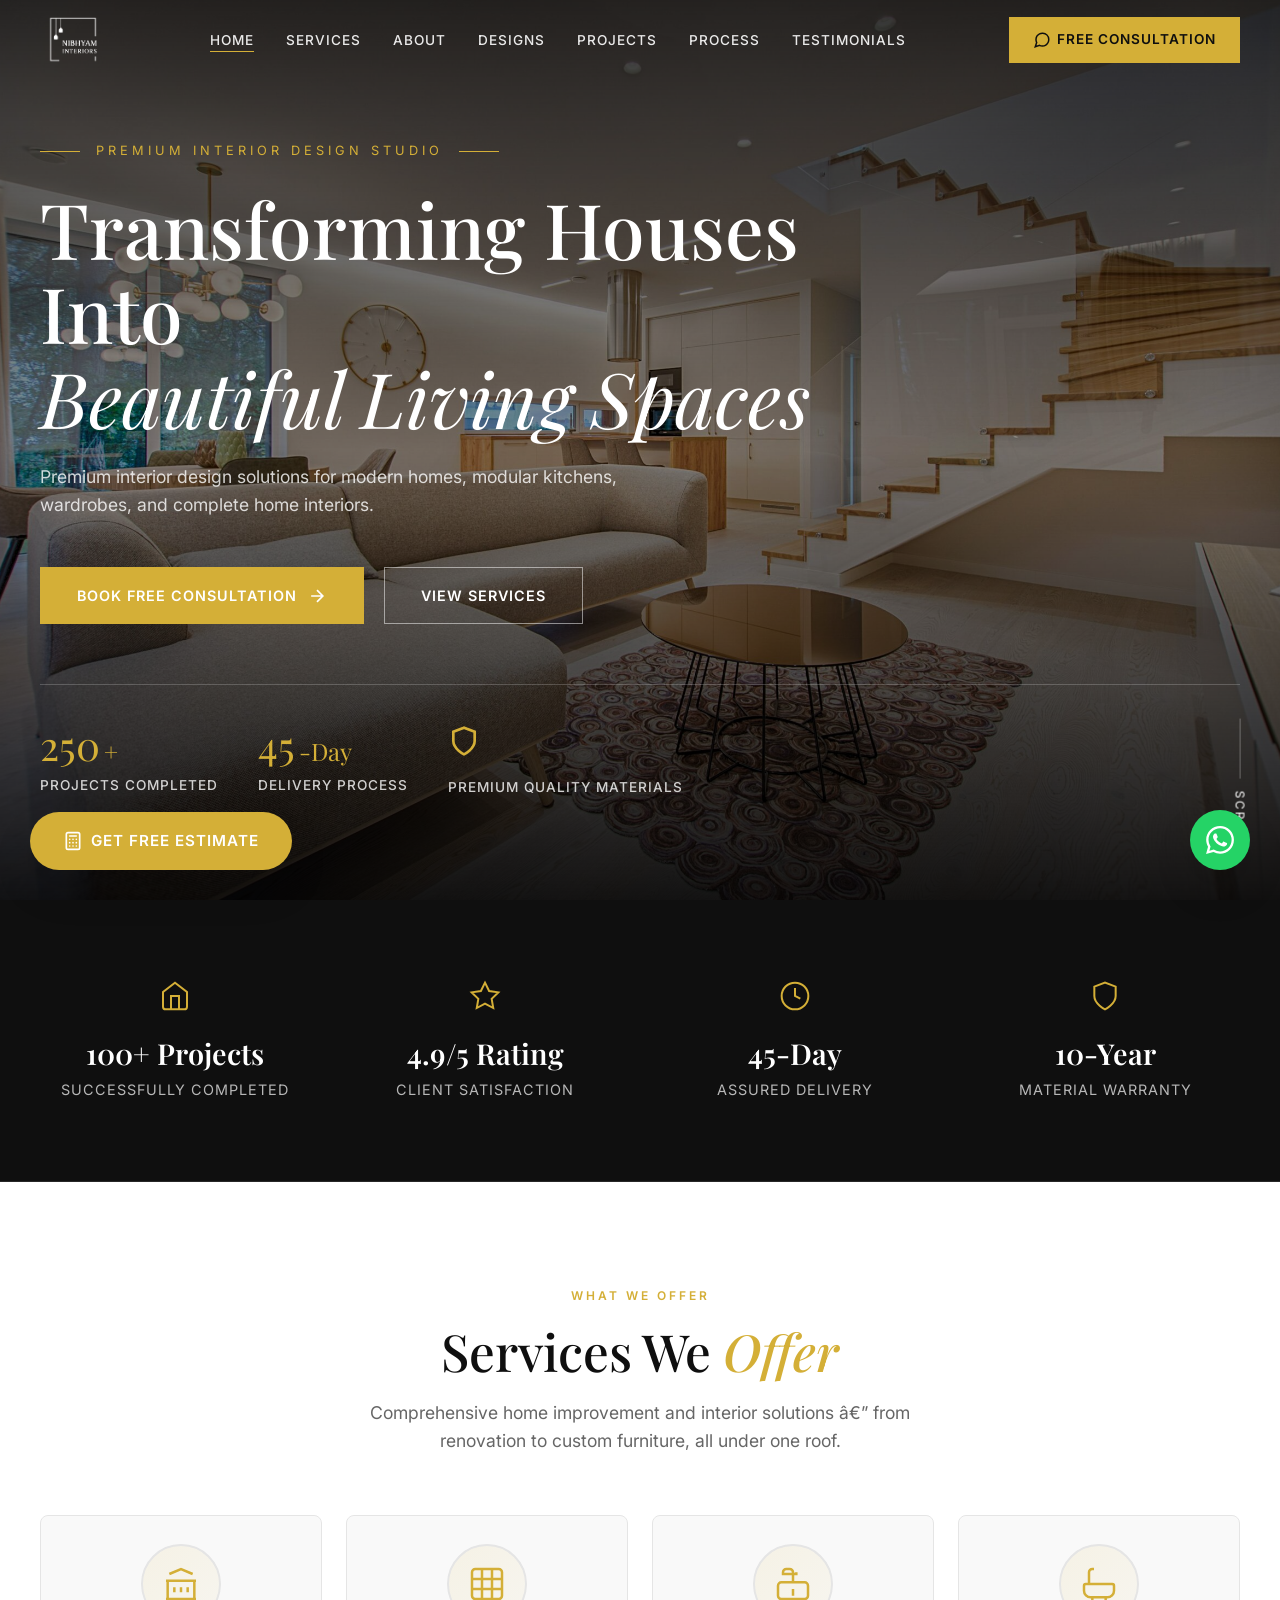
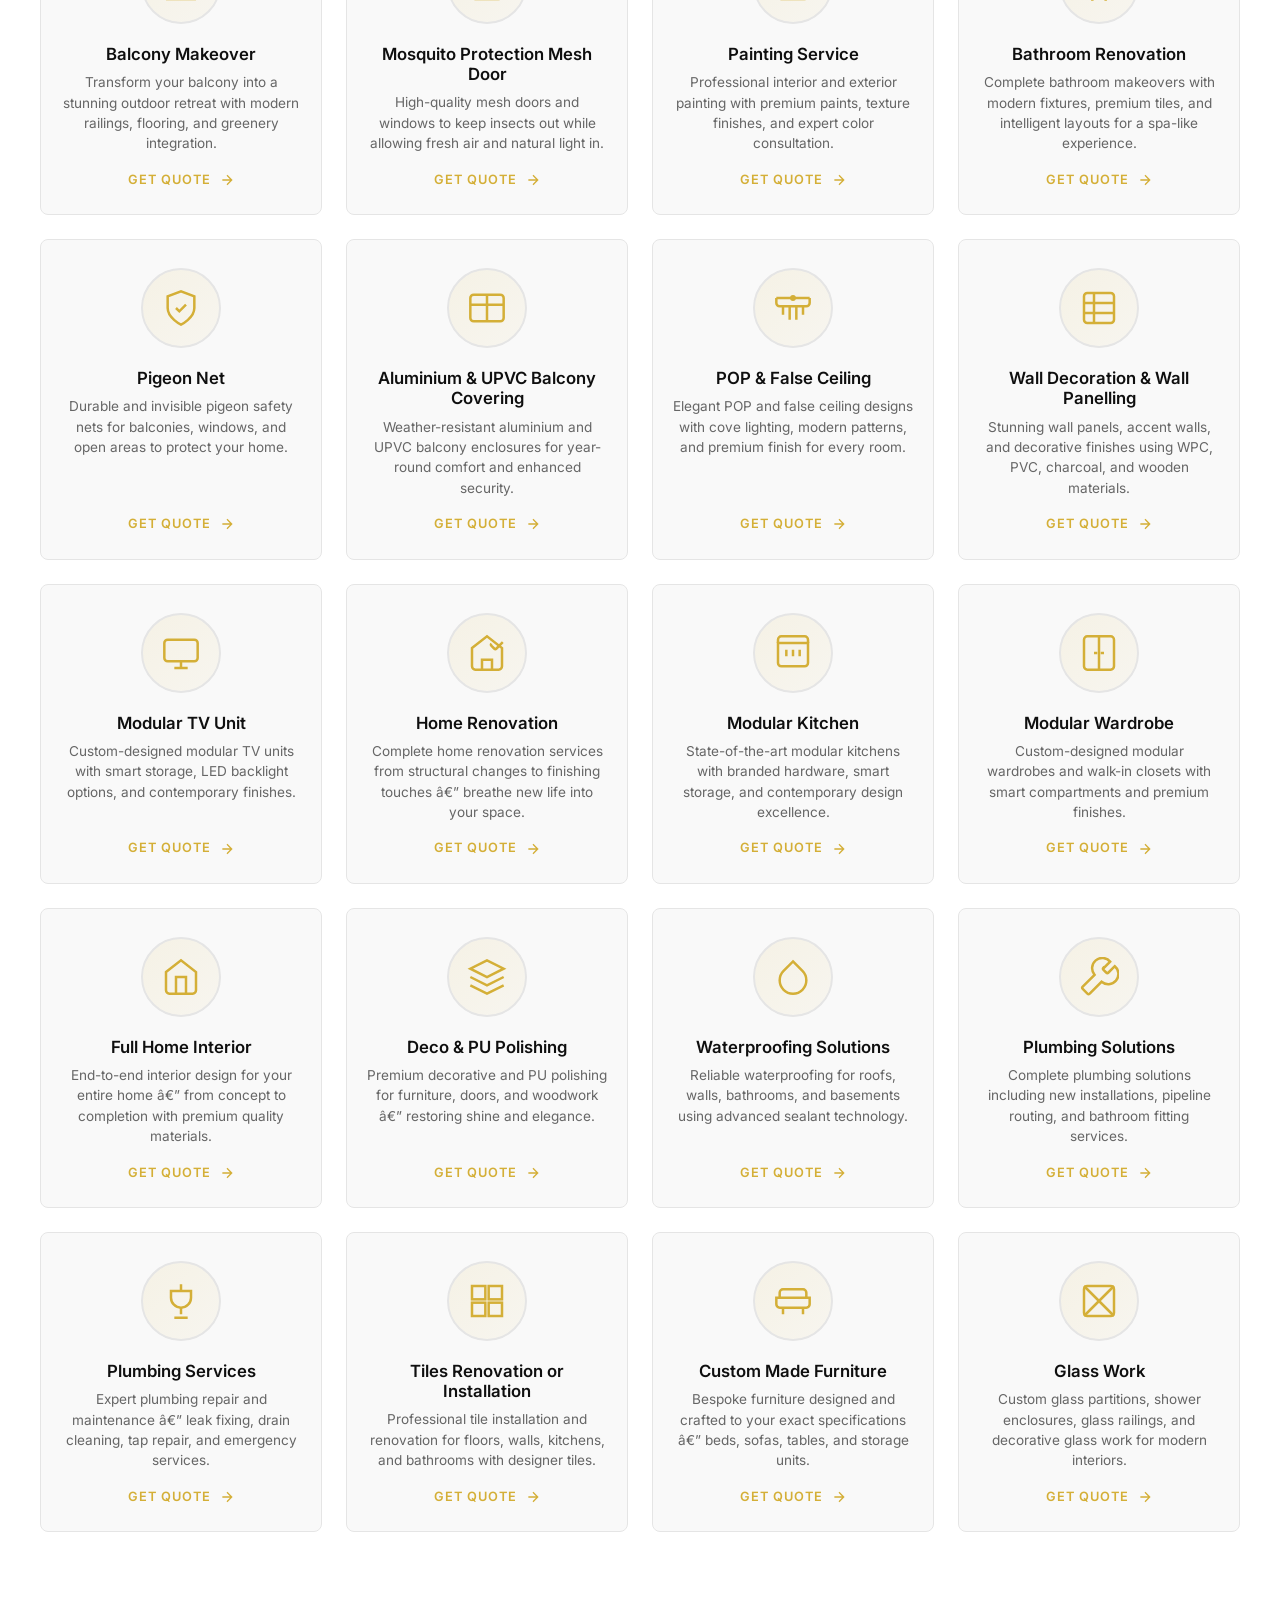
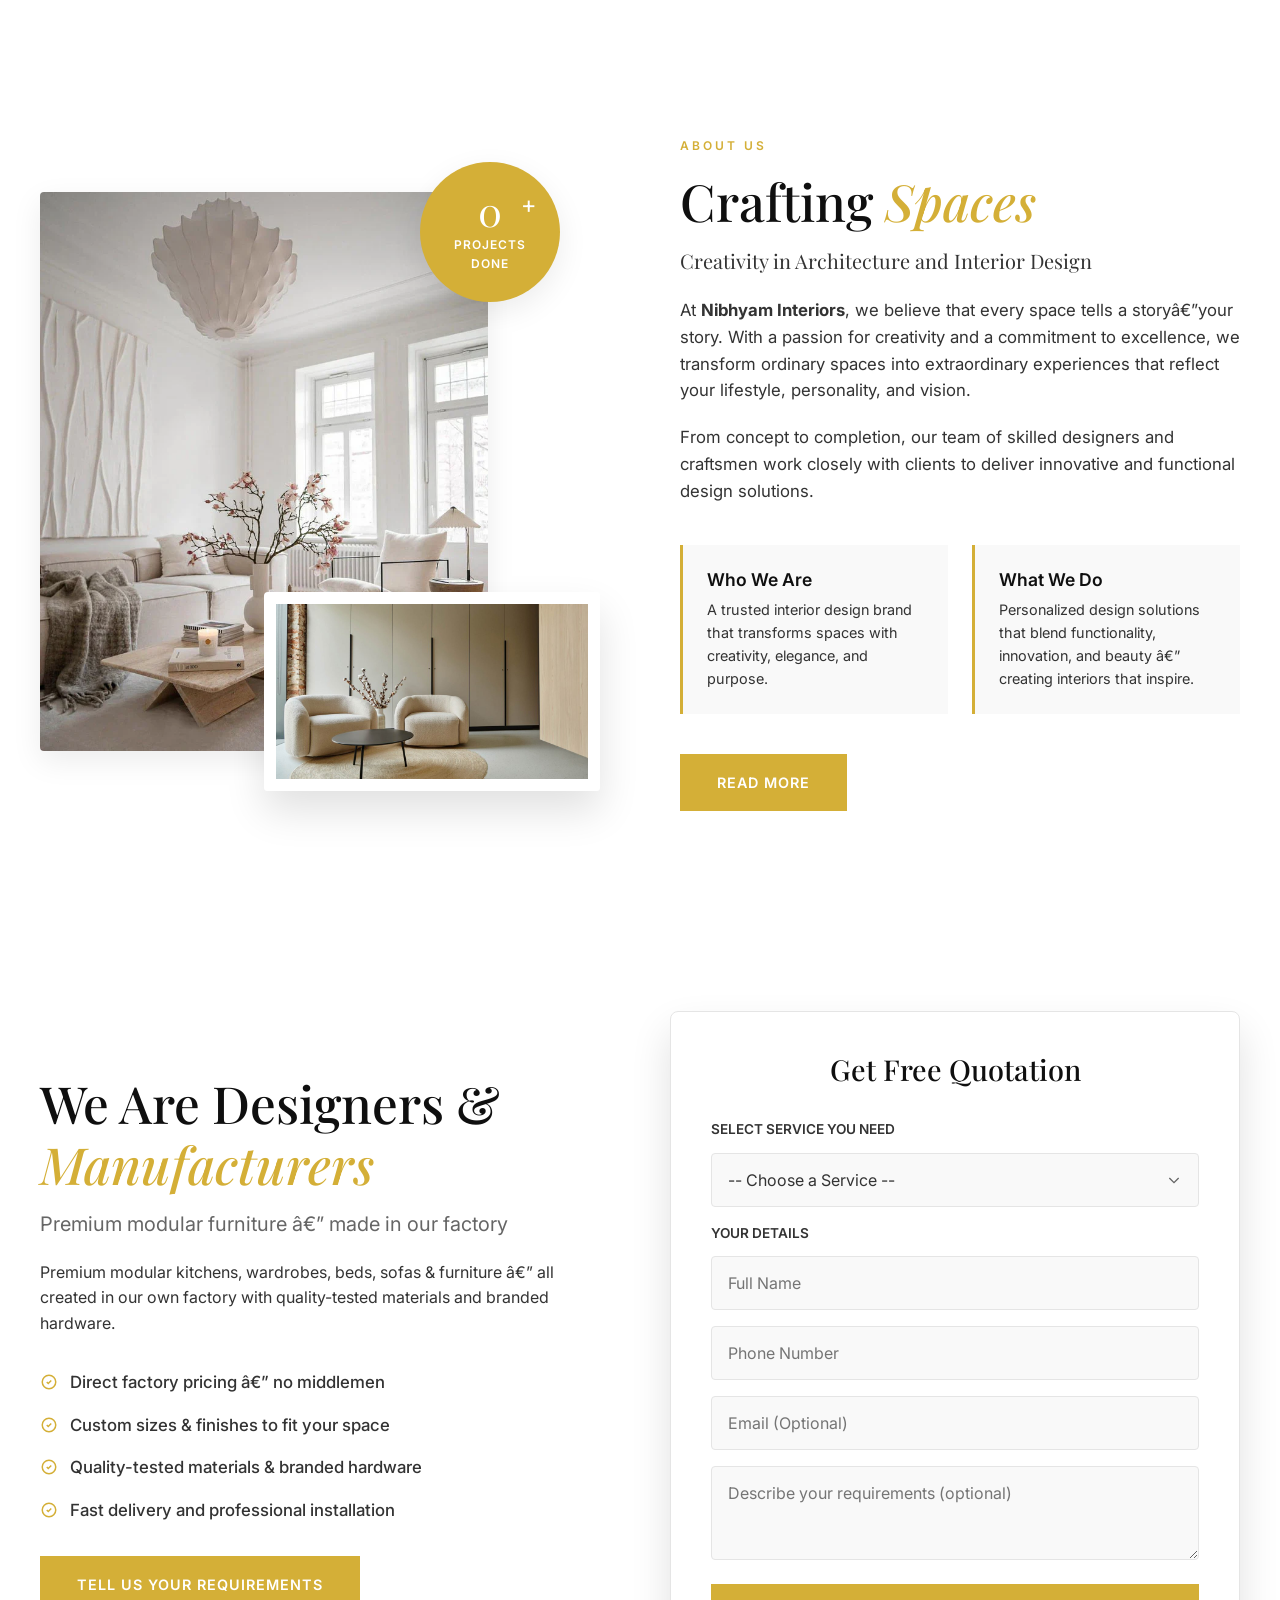
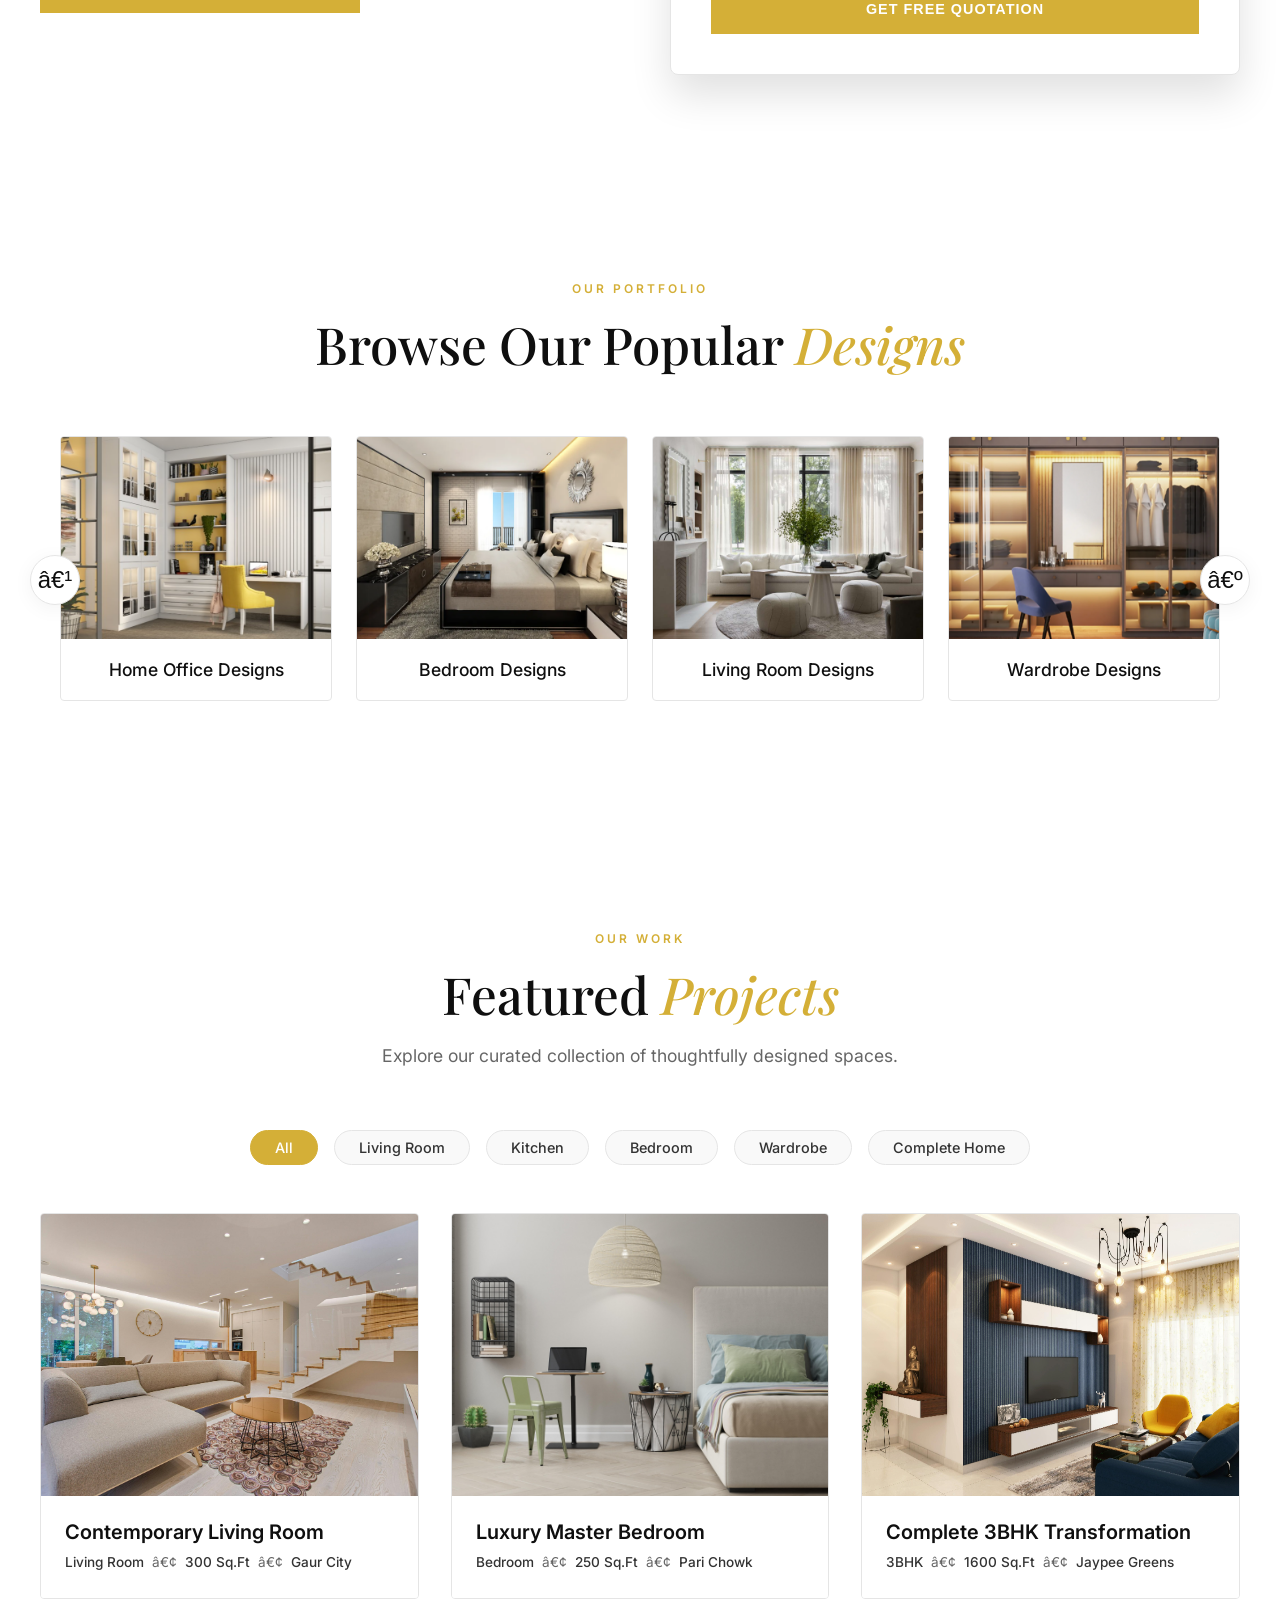
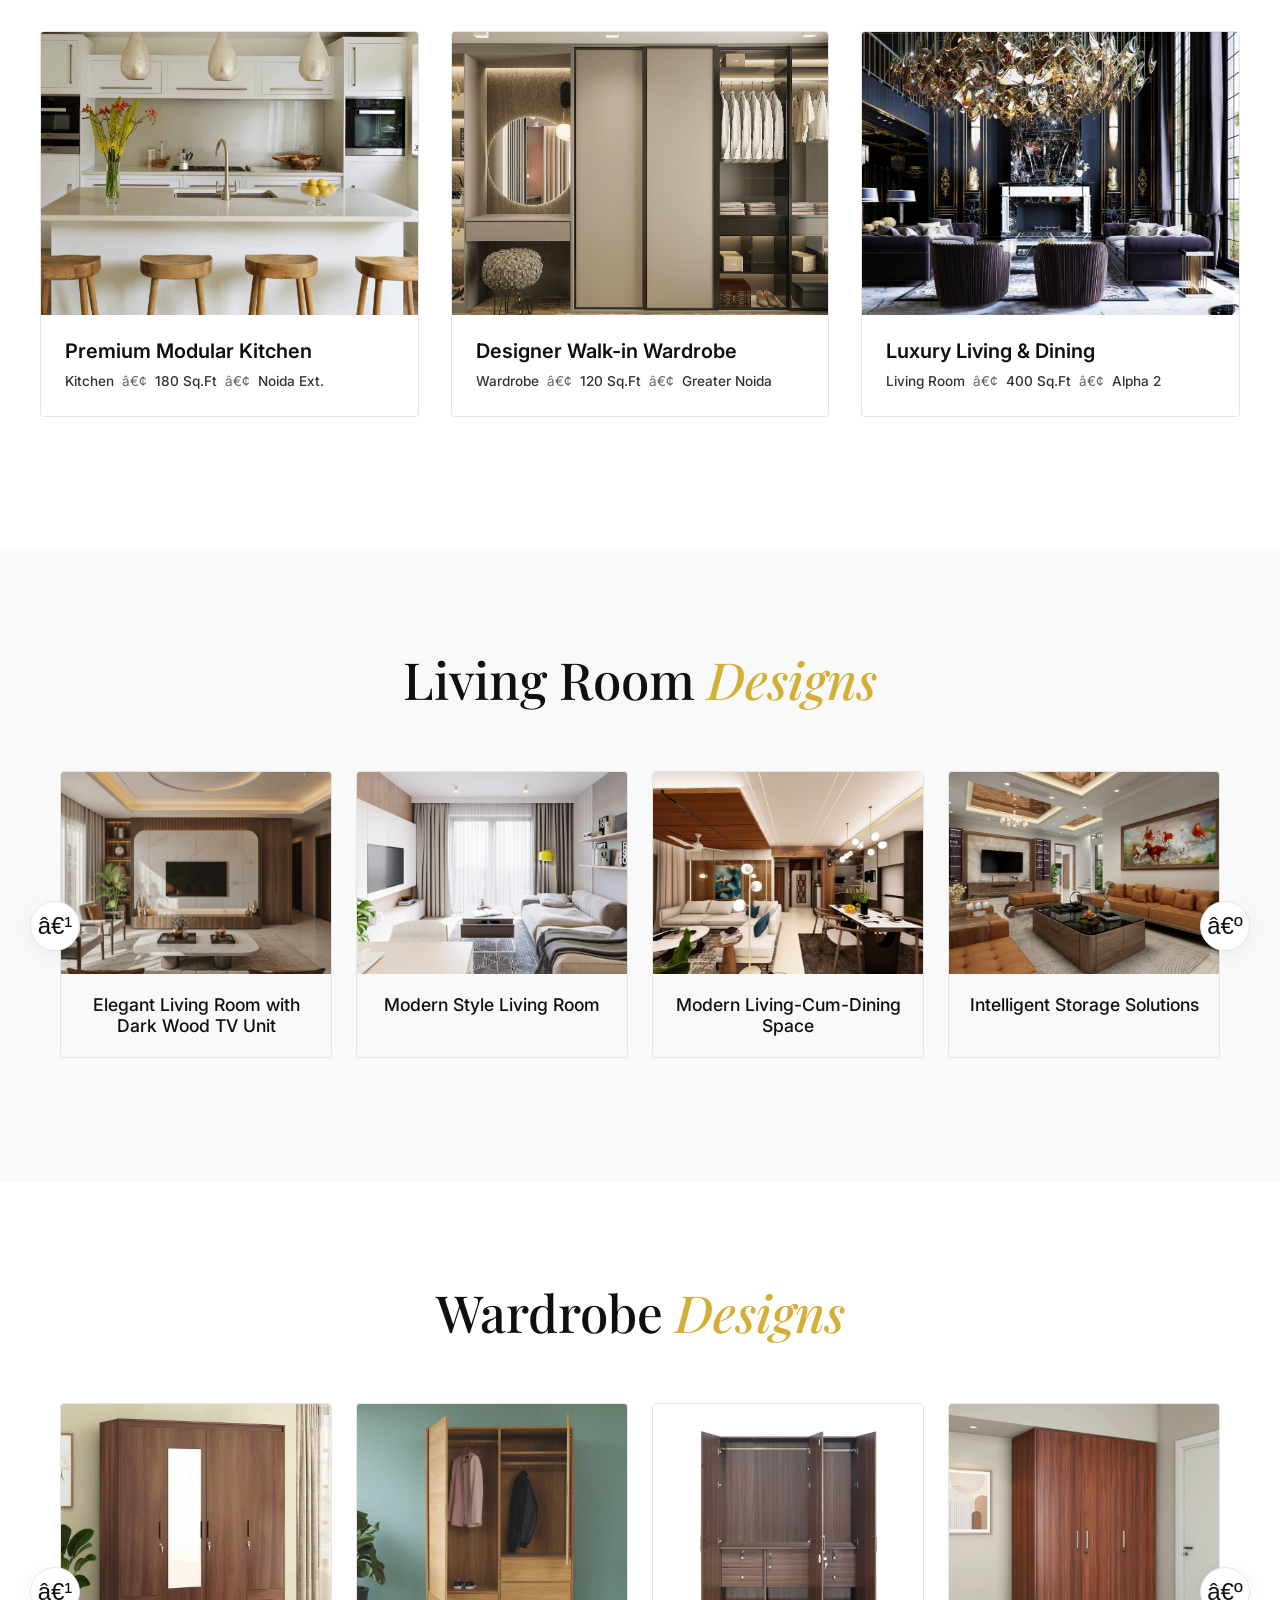
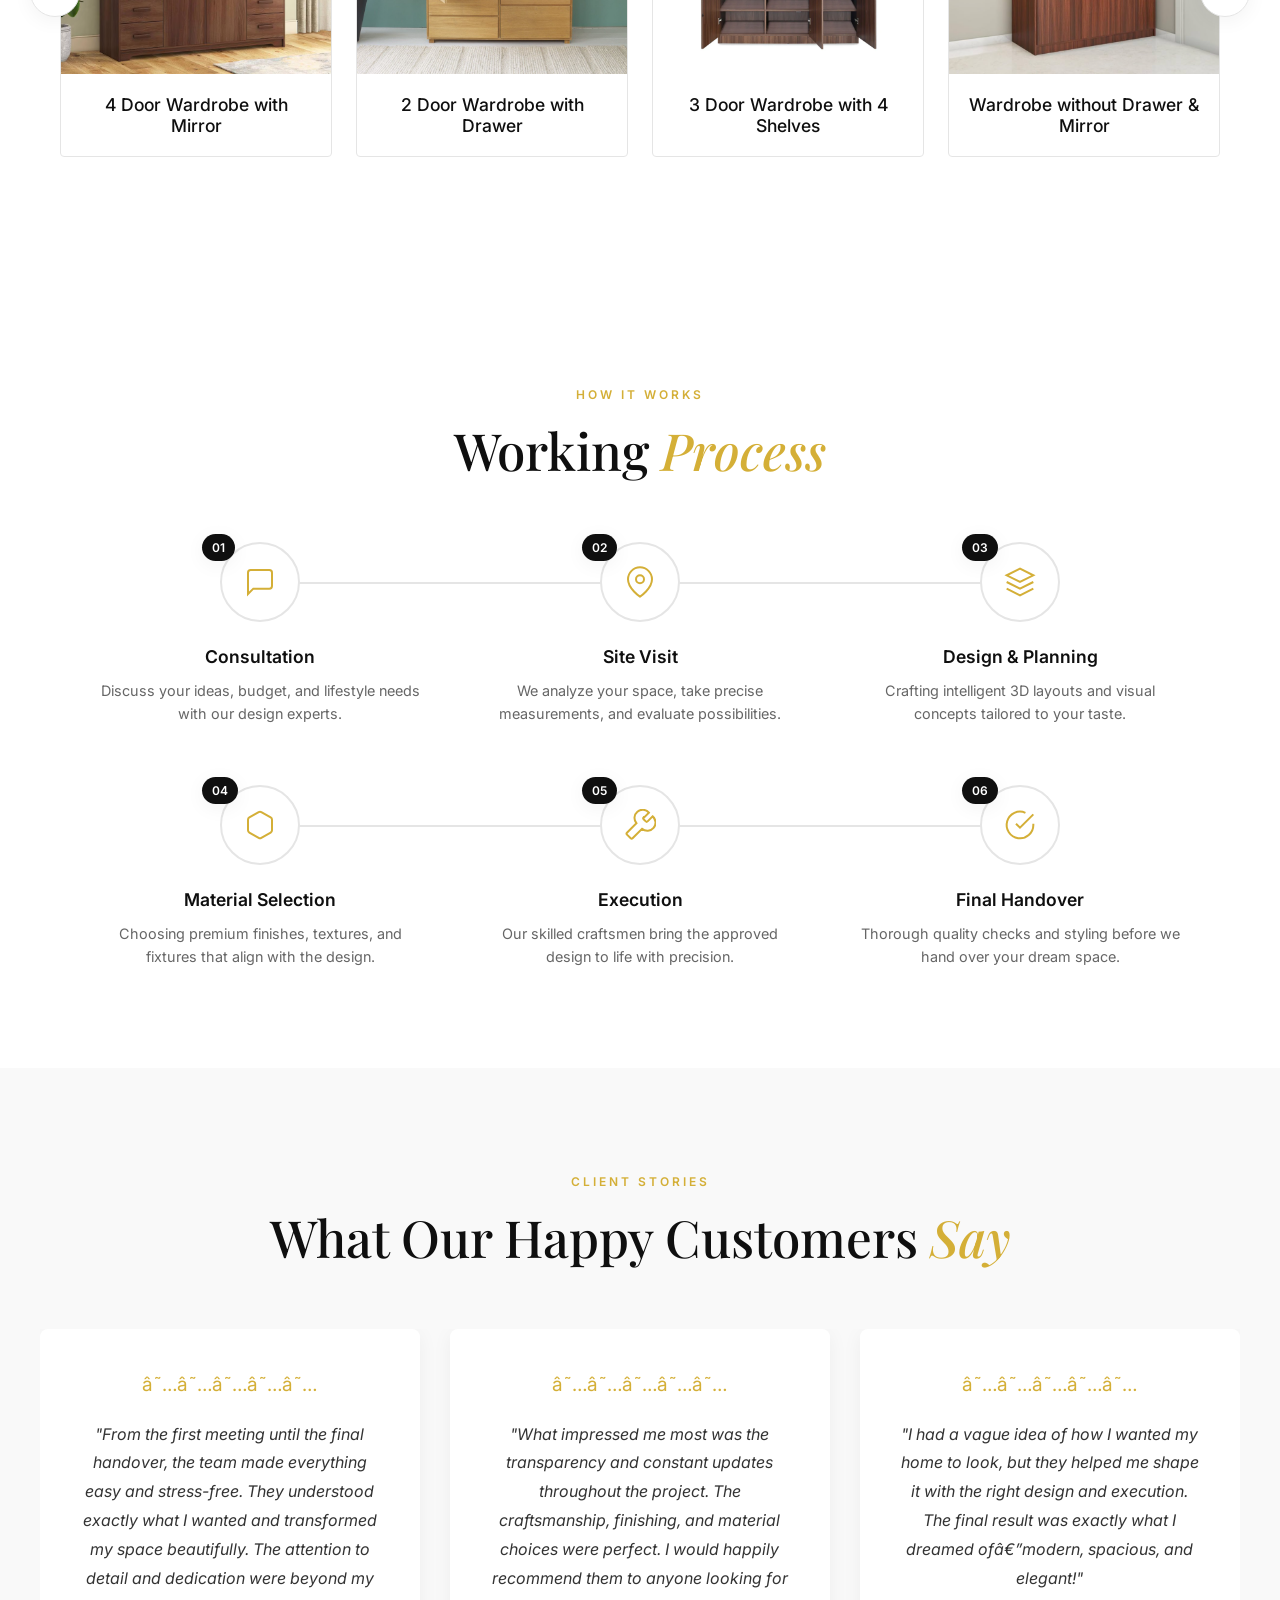
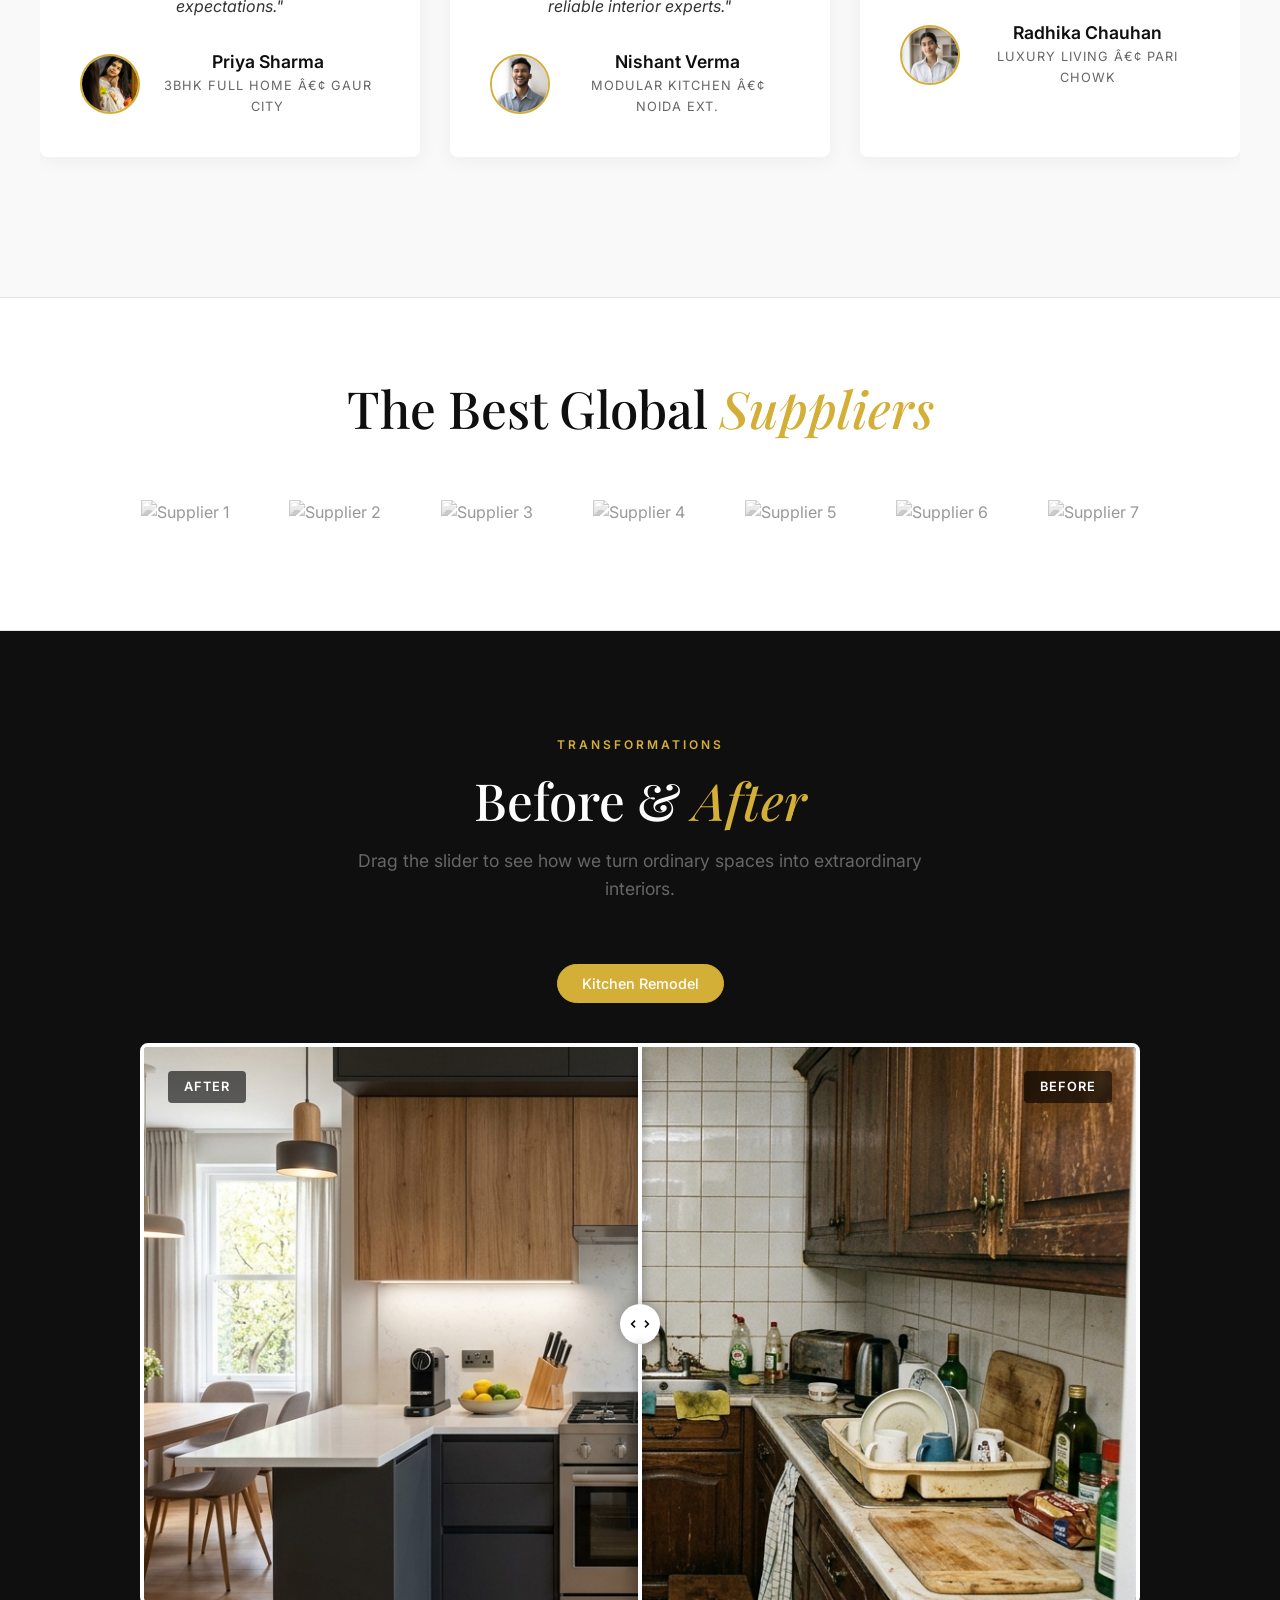
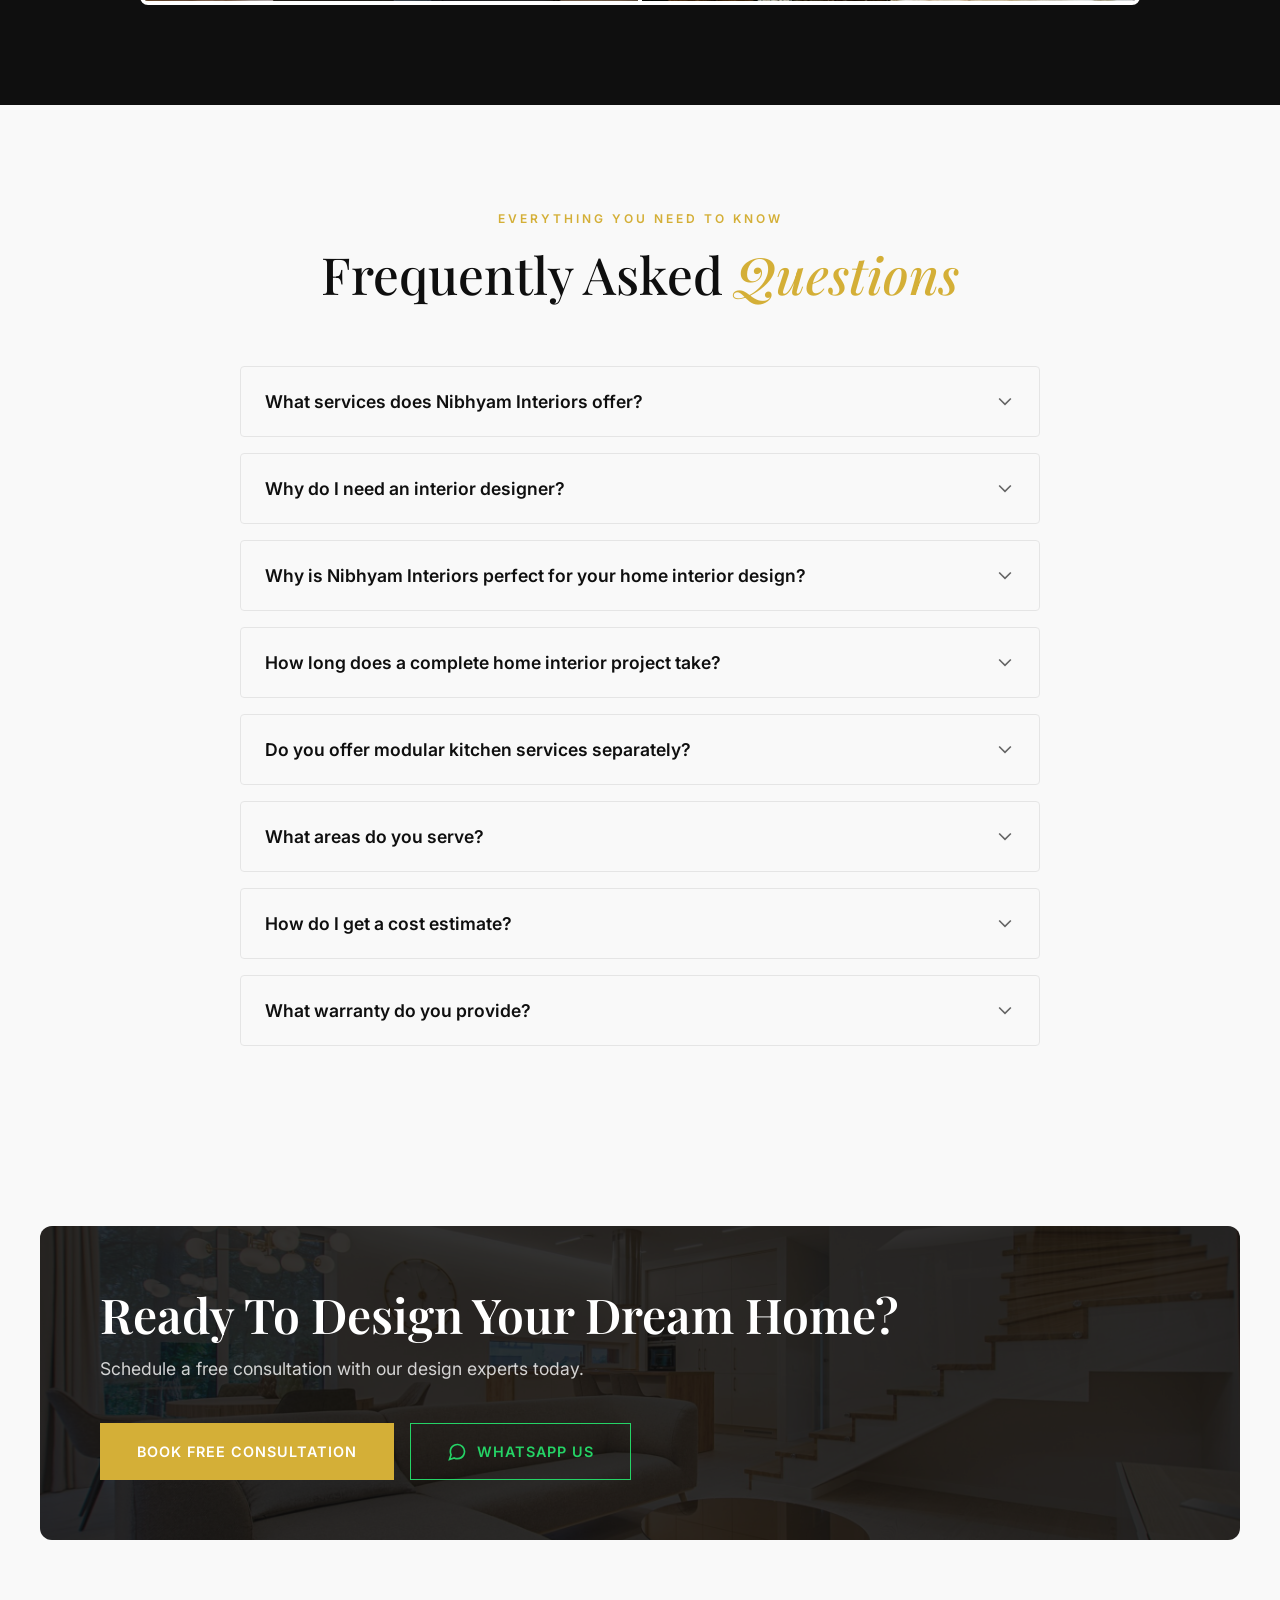
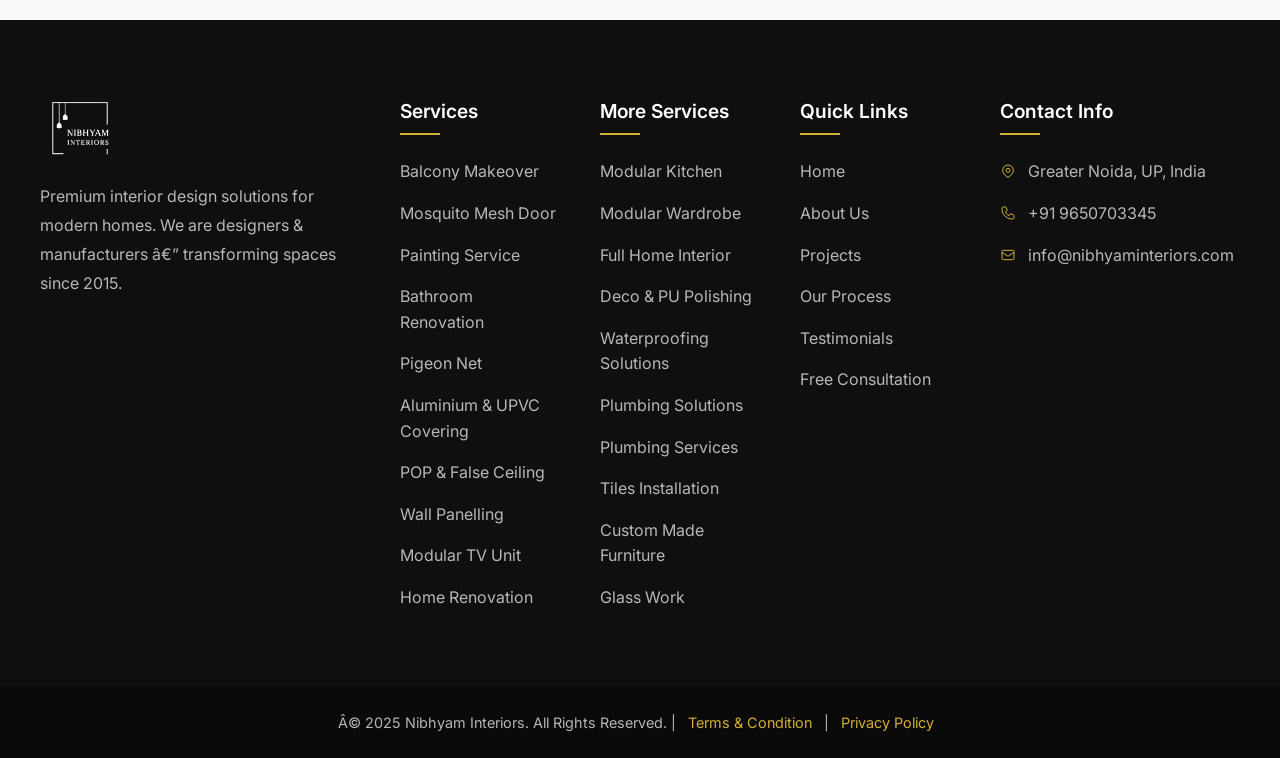
==== index.html @ f207890b "Simplify form: service dropdown + personal details, rename all links to #getfreequotation" ====
﻿<!DOCTYPE html>
<html lang="en">
<head>
    <meta charset="UTF-8">
    <meta name="viewport" content="width=device-width, initial-scale=1.0">
    <meta name="description" content="Nibhyam Interiors â€” Best interior designer in Greater Noida. Premium modular kitchen, bedroom & complete home interior services. Book free consultation.">
    <meta name="keywords" content="interior designer Greater Noida, modular kitchen, home interiors, wardrobe design, bedroom interiors, luxury interiors, Noida Extension">
    <meta name="author" content="Nibhyam Interiors">
    <meta property="og:title" content="Best Interior Designer in Greater Noida | Nibhyam Interiors">
    <meta property="og:description" content="Transforming houses into beautiful living spaces. Premium interior design solutions for modern homes.">
    <meta property="og:type" content="website">
    <meta property="og:url" content="https://nibhyaminteriors.com/">
    <meta property="og:image" content="images/logo.png">
    <title>Best Interior Designer in Greater Noida | Nibhyam Interiors</title>
    <link rel="icon" type="image/png" href="images/logo.png">
    <link rel="preconnect" href="https://fonts.googleapis.com">
    <link rel="preconnect" href="https://fonts.gstatic.com" crossorigin>
    <link href="https://fonts.googleapis.com/css2?family=Playfair+Display:ital,wght@0,400;0,500;0,600;0,700;1,400;1,500&family=Inter:wght@300;400;500;600;700&display=swap" rel="stylesheet">
    <link rel="stylesheet" href="styles.css">
</head>
<body>


    <!-- NAVBAR -->
    <nav id="navbar" class="navbar">
        <div class="nav-container">
            <a href="#" class="nav-logo">
                <img src="images/logo.png" alt="Nibhyam Interiors Logo" class="nav-logo-img">
            </a>
            <ul class="nav-links" id="navLinks">
                <li><a href="#home" class="nav-link active">Home</a></li>
                <li><a href="#services" class="nav-link">Services</a></li>
                <li><a href="#about" class="nav-link">About</a></li>
                <li><a href="#designs" class="nav-link">Designs</a></li>
                <li><a href="#projects" class="nav-link">Projects</a></li>
                <li><a href="#process" class="nav-link">Process</a></li>
                <li><a href="#testimonials" class="nav-link">Testimonials</a></li>
            </ul>
            <a href="#getfreequotation" class="nav-cta">
                <svg width="18" height="18" viewBox="0 0 24 24" fill="none" stroke="currentColor" stroke-width="2" style="vertical-align: middle; margin-right: 6px;"><path d="M21 11.5a8.38 8.38 0 0 1-.9 3.8 8.5 8.5 0 0 1-7.6 4.7 8.38 8.38 0 0 1-3.8-.9L3 21l1.9-5.7a8.38 8.38 0 0 1-.9-3.8 8.5 8.5 0 0 1 4.7-7.6 8.38 8.38 0 0 1 3.8-.9h.5a8.48 8.48 0 0 1 8 8v.5z"/></svg>Free Consultation
            </a>
            <button class="nav-toggle" id="navToggle" aria-label="Toggle menu"><span></span><span></span><span></span></button>
        </div>
    </nav>

    <!-- HERO SECTION -->
    <section id="home" class="hero" style="background-image:url('images/hero-living-room.jpg'); background-size: cover; background-position: center;">
        <div class="hero-overlay"></div>
        <div class="hero-content">
            <div class="hero-badge anim"><span class="badge-line"></span><span>Premium Interior Design Studio</span><span class="badge-line"></span></div>
            <h1 class="hero-title anim">Transforming Houses Into<br><span class="title-accent">Beautiful Living Spaces</span></h1>
            <p class="hero-subtitle anim">Premium interior design solutions for modern homes, modular kitchens, wardrobes, and complete home interiors.</p>
            <div class="hero-cta anim">
                <a href="#getfreequotation" class="btn btn-primary"><span>Book Free Consultation</span><svg width="20" height="20" viewBox="0 0 24 24" fill="none" stroke="currentColor" stroke-width="2"><path d="M5 12h14M12 5l7 7-7 7"/></svg></a>
                <a href="#services" class="btn btn-outline"><span>View Services</span></a>
            </div>
            
            <div class="hero-trust-metrics anim">
                <div class="trust-item">
                    <div class="trust-stat"><span class="trust-number" data-target="250">0</span><span class="trust-suffix">+</span></div>
                    <div class="trust-label">Projects Completed</div>
                </div>
                <div class="trust-item">
                    <div class="trust-stat"><span class="trust-number" data-target="45">0</span><span class="trust-suffix">-Day</span></div>
                    <div class="trust-label">Delivery Process</div>
                </div>
                <div class="trust-item">
                    <div class="trust-icon"><svg width="32" height="32" viewBox="0 0 24 24" fill="none" stroke="currentColor" stroke-width="2"><path d="M12 22s8-4 8-10V5l-8-3-8 3v7c0 6 8 10 8 10z"/></svg></div>
                    <div class="trust-label">Premium Quality Materials</div>
                </div>
            </div>
        </div>
        <div class="hero-scroll-indicator"><div class="scroll-line"></div><span>Scroll</span></div>
    </section>

    <!-- TRUST STRIP -->
    <section class="trust-strip">
        <div class="container">
            <div class="trust-strip-grid anim">
                <div class="trust-strip-card">
                    <div class="trust-strip-icon"><svg width="32" height="32" viewBox="0 0 24 24" fill="none" stroke="currentColor" stroke-width="1.5"><path d="M3 9l9-7 9 7v11a2 2 0 0 1-2 2H5a2 2 0 0 1-2-2z"/><polyline points="9 22 9 12 15 12 15 22"/></svg></div>
                    <h3>100+ Projects</h3>
                    <p>Successfully Completed</p>
                </div>
                <div class="trust-strip-card">
                    <div class="trust-strip-icon"><svg width="32" height="32" viewBox="0 0 24 24" fill="none" stroke="currentColor" stroke-width="1.5"><polygon points="12 2 15.09 8.26 22 9.27 17 14.14 18.18 21.02 12 17.77 5.82 21.02 7 14.14 2 9.27 8.91 8.26 12 2"/></svg></div>
                    <h3>4.9/5 Rating</h3>
                    <p>Client Satisfaction</p>
                </div>
                <div class="trust-strip-card">
                    <div class="trust-strip-icon"><svg width="32" height="32" viewBox="0 0 24 24" fill="none" stroke="currentColor" stroke-width="1.5"><circle cx="12" cy="12" r="10"/><polyline points="12 6 12 12 16 14"/></svg></div>
                    <h3>45-Day</h3>
                    <p>Assured Delivery</p>
                </div>
                <div class="trust-strip-card">
                    <div class="trust-strip-icon"><svg width="32" height="32" viewBox="0 0 24 24" fill="none" stroke="currentColor" stroke-width="1.5"><path d="M12 22s8-4 8-10V5l-8-3-8 3v7c0 6 8 10 8 10z"/></svg></div>
                    <h3>10-Year</h3>
                    <p>Material Warranty</p>
                </div>
            </div>
        </div>
    </section>

    <!-- SERVICES -->
    <section id="services" class="services-section">
        <div class="container">
            <div class="section-header anim"><span class="section-tag">What We Offer</span><h2 class="section-title">Services We <span class="text-gold">Offer</span></h2><p class="section-desc">Comprehensive home improvement and interior solutions â€” from renovation to custom furniture, all under one roof.</p></div>
            <div class="services-grid">

                <!-- 1. Balcony Makeover -->
                <div class="service-card anim">
                    <div class="service-icon-wrap">
                        <svg width="40" height="40" viewBox="0 0 24 24" fill="none" stroke="currentColor" stroke-width="1.5"><path d="M3 21h18M3 10h18M5 6l7-3 7 3M4 10v11M20 10v11M8 14v3M12 14v3M16 14v3"/></svg>
                    </div>
                    <div class="service-content">
                        <h3>Balcony Makeover</h3>
                        <p class="service-desc">Transform your balcony into a stunning outdoor retreat with modern railings, flooring, and greenery integration.</p>
                        <a href="#getfreequotation" class="service-link">Get Quote <svg width="16" height="16" viewBox="0 0 24 24" fill="none" stroke="currentColor" stroke-width="2"><path d="M5 12h14M12 5l7 7-7 7"/></svg></a>
                    </div>
                </div>

                <!-- 2. Mosquito Protection Mesh Door -->
                <div class="service-card anim">
                    <div class="service-icon-wrap">
                        <svg width="40" height="40" viewBox="0 0 24 24" fill="none" stroke="currentColor" stroke-width="1.5"><rect x="3" y="3" width="18" height="18" rx="2"/><path d="M3 9h18M3 15h18M9 3v18M15 3v18"/></svg>
                    </div>
                    <div class="service-content">
                        <h3>Mosquito Protection Mesh Door</h3>
                        <p class="service-desc">High-quality mesh doors and windows to keep insects out while allowing fresh air and natural light in.</p>
                        <a href="#getfreequotation" class="service-link">Get Quote <svg width="16" height="16" viewBox="0 0 24 24" fill="none" stroke="currentColor" stroke-width="2"><path d="M5 12h14M12 5l7 7-7 7"/></svg></a>
                    </div>
                </div>

                <!-- 3. Painting Service -->
                <div class="service-card anim">
                    <div class="service-icon-wrap">
                        <svg width="40" height="40" viewBox="0 0 24 24" fill="none" stroke="currentColor" stroke-width="1.5"><path d="M19 11H5a2 2 0 00-2 2v6a2 2 0 002 2h14a2 2 0 002-2v-6a2 2 0 00-2-2z"/><path d="M12 11V5a2 2 0 00-2-2H8a2 2 0 00-2 2v1h8V5"/><path d="M12 15v4"/></svg>
                    </div>
                    <div class="service-content">
                        <h3>Painting Service</h3>
                        <p class="service-desc">Professional interior and exterior painting with premium paints, texture finishes, and expert color consultation.</p>
                        <a href="#getfreequotation" class="service-link">Get Quote <svg width="16" height="16" viewBox="0 0 24 24" fill="none" stroke="currentColor" stroke-width="2"><path d="M5 12h14M12 5l7 7-7 7"/></svg></a>
                    </div>
                </div>

                <!-- 4. Bathroom Renovation -->
                <div class="service-card anim">
                    <div class="service-icon-wrap">
                        <svg width="40" height="40" viewBox="0 0 24 24" fill="none" stroke="currentColor" stroke-width="1.5"><path d="M4 12h16a1 1 0 011 1v3a4 4 0 01-4 4H7a4 4 0 01-4-4v-3a1 1 0 011-1z"/><path d="M6 12V5a2 2 0 012-2h1"/><path d="M8 20v2M16 20v2"/></svg>
                    </div>
                    <div class="service-content">
                        <h3>Bathroom Renovation</h3>
                        <p class="service-desc">Complete bathroom makeovers with modern fixtures, premium tiles, and intelligent layouts for a spa-like experience.</p>
                        <a href="#getfreequotation" class="service-link">Get Quote <svg width="16" height="16" viewBox="0 0 24 24" fill="none" stroke="currentColor" stroke-width="2"><path d="M5 12h14M12 5l7 7-7 7"/></svg></a>
                    </div>
                </div>

                <!-- 5. Pigeon Net -->
                <div class="service-card anim">
                    <div class="service-icon-wrap">
                        <svg width="40" height="40" viewBox="0 0 24 24" fill="none" stroke="currentColor" stroke-width="1.5"><path d="M12 22s8-4 8-10V5l-8-3-8 3v7c0 6 8 10 8 10z"/><path d="M9 12l2 2 4-4"/></svg>
                    </div>
                    <div class="service-content">
                        <h3>Pigeon Net</h3>
                        <p class="service-desc">Durable and invisible pigeon safety nets for balconies, windows, and open areas to protect your home.</p>
                        <a href="#getfreequotation" class="service-link">Get Quote <svg width="16" height="16" viewBox="0 0 24 24" fill="none" stroke="currentColor" stroke-width="2"><path d="M5 12h14M12 5l7 7-7 7"/></svg></a>
                    </div>
                </div>

                <!-- 6. Aluminium & UPVC Balcony Covering -->
                <div class="service-card anim">
                    <div class="service-icon-wrap">
                        <svg width="40" height="40" viewBox="0 0 24 24" fill="none" stroke="currentColor" stroke-width="1.5"><rect x="2" y="4" width="20" height="16" rx="2"/><path d="M2 10h20"/><path d="M12 4v16"/></svg>
                    </div>
                    <div class="service-content">
                        <h3>Aluminium & UPVC Balcony Covering</h3>
                        <p class="service-desc">Weather-resistant aluminium and UPVC balcony enclosures for year-round comfort and enhanced security.</p>
                        <a href="#getfreequotation" class="service-link">Get Quote <svg width="16" height="16" viewBox="0 0 24 24" fill="none" stroke="currentColor" stroke-width="2"><path d="M5 12h14M12 5l7 7-7 7"/></svg></a>
                    </div>
                </div>

                <!-- 7. POP & False Ceiling -->
                <div class="service-card anim">
                    <div class="service-icon-wrap">
                        <svg width="40" height="40" viewBox="0 0 24 24" fill="none" stroke="currentColor" stroke-width="1.5"><path d="M2 6h20M2 6v3a2 2 0 002 2h16a2 2 0 002-2V6"/><path d="M6 11v5M18 11v5M10 11v8M14 11v8"/><circle cx="12" cy="6" r="1"/></svg>
                    </div>
                    <div class="service-content">
                        <h3>POP & False Ceiling</h3>
                        <p class="service-desc">Elegant POP and false ceiling designs with cove lighting, modern patterns, and premium finish for every room.</p>
                        <a href="#getfreequotation" class="service-link">Get Quote <svg width="16" height="16" viewBox="0 0 24 24" fill="none" stroke="currentColor" stroke-width="2"><path d="M5 12h14M12 5l7 7-7 7"/></svg></a>
                    </div>
                </div>

                <!-- 8. Wall Decoration & Wall Panelling -->
                <div class="service-card anim">
                    <div class="service-icon-wrap">
                        <svg width="40" height="40" viewBox="0 0 24 24" fill="none" stroke="currentColor" stroke-width="1.5"><rect x="3" y="3" width="18" height="18" rx="2"/><path d="M3 9h18M3 15h18M9 3v18"/></svg>
                    </div>
                    <div class="service-content">
                        <h3>Wall Decoration & Wall Panelling</h3>
                        <p class="service-desc">Stunning wall panels, accent walls, and decorative finishes using WPC, PVC, charcoal, and wooden materials.</p>
                        <a href="#getfreequotation" class="service-link">Get Quote <svg width="16" height="16" viewBox="0 0 24 24" fill="none" stroke="currentColor" stroke-width="2"><path d="M5 12h14M12 5l7 7-7 7"/></svg></a>
                    </div>
                </div>

                <!-- 9. Modular TV Unit -->
                <div class="service-card anim">
                    <div class="service-icon-wrap">
                        <svg width="40" height="40" viewBox="0 0 24 24" fill="none" stroke="currentColor" stroke-width="1.5"><rect x="2" y="4" width="20" height="13" rx="2"/><path d="M8 21h8M12 17v4"/></svg>
                    </div>
                    <div class="service-content">
                        <h3>Modular TV Unit</h3>
                        <p class="service-desc">Custom-designed modular TV units with smart storage, LED backlight options, and contemporary finishes.</p>
                        <a href="#getfreequotation" class="service-link">Get Quote <svg width="16" height="16" viewBox="0 0 24 24" fill="none" stroke="currentColor" stroke-width="2"><path d="M5 12h14M12 5l7 7-7 7"/></svg></a>
                    </div>
                </div>

                <!-- 10. Home Renovation -->
                <div class="service-card anim">
                    <div class="service-icon-wrap">
                        <svg width="40" height="40" viewBox="0 0 24 24" fill="none" stroke="currentColor" stroke-width="1.5"><path d="M3 9l9-7 9 7v11a2 2 0 01-2 2H5a2 2 0 01-2-2z"/><path d="M14.7 6.3a1 1 0 000 1.4l1.6 1.6a1 1 0 001.4 0l3.77-3.77"/><path d="M9 22v-6h6v6"/></svg>
                    </div>
                    <div class="service-content">
                        <h3>Home Renovation</h3>
                        <p class="service-desc">Complete home renovation services from structural changes to finishing touches â€” breathe new life into your space.</p>
                        <a href="#getfreequotation" class="service-link">Get Quote <svg width="16" height="16" viewBox="0 0 24 24" fill="none" stroke="currentColor" stroke-width="2"><path d="M5 12h14M12 5l7 7-7 7"/></svg></a>
                    </div>
                </div>

                <!-- 11. Modular Kitchen -->
                <div class="service-card anim">
                    <div class="service-icon-wrap">
                        <svg width="40" height="40" viewBox="0 0 24 24" fill="none" stroke="currentColor" stroke-width="1.5"><path d="M3 6h18v12a2 2 0 01-2 2H5a2 2 0 01-2-2V6z"/><path d="M3 6V4a2 2 0 012-2h14a2 2 0 012 2v2"/><path d="M8 10v4M12 10v4M16 10v4"/></svg>
                    </div>
                    <div class="service-content">
                        <h3>Modular Kitchen</h3>
                        <p class="service-desc">State-of-the-art modular kitchens with branded hardware, smart storage, and contemporary design excellence.</p>
                        <a href="#getfreequotation" class="service-link">Get Quote <svg width="16" height="16" viewBox="0 0 24 24" fill="none" stroke="currentColor" stroke-width="2"><path d="M5 12h14M12 5l7 7-7 7"/></svg></a>
                    </div>
                </div>

                <!-- 12. Modular Wardrobe -->
                <div class="service-card anim">
                    <div class="service-icon-wrap">
                        <svg width="40" height="40" viewBox="0 0 24 24" fill="none" stroke="currentColor" stroke-width="1.5"><rect x="3" y="2" width="18" height="20" rx="2"/><path d="M12 2v20"/><path d="M9 12h2M13 12h2"/></svg>
                    </div>
                    <div class="service-content">
                        <h3>Modular Wardrobe</h3>
                        <p class="service-desc">Custom-designed modular wardrobes and walk-in closets with smart compartments and premium finishes.</p>
                        <a href="#getfreequotation" class="service-link">Get Quote <svg width="16" height="16" viewBox="0 0 24 24" fill="none" stroke="currentColor" stroke-width="2"><path d="M5 12h14M12 5l7 7-7 7"/></svg></a>
                    </div>
                </div>

                <!-- 13. Full Home Interior -->
                <div class="service-card anim">
                    <div class="service-icon-wrap">
                        <svg width="40" height="40" viewBox="0 0 24 24" fill="none" stroke="currentColor" stroke-width="1.5"><path d="M3 9l9-7 9 7v11a2 2 0 01-2 2H5a2 2 0 01-2-2z"/><polyline points="9 22 9 12 15 12 15 22"/></svg>
                    </div>
                    <div class="service-content">
                        <h3>Full Home Interior</h3>
                        <p class="service-desc">End-to-end interior design for your entire home â€” from concept to completion with premium quality materials.</p>
                        <a href="#getfreequotation" class="service-link">Get Quote <svg width="16" height="16" viewBox="0 0 24 24" fill="none" stroke="currentColor" stroke-width="2"><path d="M5 12h14M12 5l7 7-7 7"/></svg></a>
                    </div>
                </div>

                <!-- 14. Deco & PU Polishing -->
                <div class="service-card anim">
                    <div class="service-icon-wrap">
                        <svg width="40" height="40" viewBox="0 0 24 24" fill="none" stroke="currentColor" stroke-width="1.5"><path d="M12 2L2 7l10 5 10-5-10-5z"/><path d="M2 17l10 5 10-5"/><path d="M2 12l10 5 10-5"/></svg>
                    </div>
                    <div class="service-content">
                        <h3>Deco & PU Polishing</h3>
                        <p class="service-desc">Premium decorative and PU polishing for furniture, doors, and woodwork â€” restoring shine and elegance.</p>
                        <a href="#getfreequotation" class="service-link">Get Quote <svg width="16" height="16" viewBox="0 0 24 24" fill="none" stroke="currentColor" stroke-width="2"><path d="M5 12h14M12 5l7 7-7 7"/></svg></a>
                    </div>
                </div>

                <!-- 15. Waterproofing Solutions -->
                <div class="service-card anim">
                    <div class="service-icon-wrap">
                        <svg width="40" height="40" viewBox="0 0 24 24" fill="none" stroke="currentColor" stroke-width="1.5"><path d="M12 2.69l5.66 5.66a8 8 0 11-11.31 0z"/></svg>
                    </div>
                    <div class="service-content">
                        <h3>Waterproofing Solutions</h3>
                        <p class="service-desc">Reliable waterproofing for roofs, walls, bathrooms, and basements using advanced sealant technology.</p>
                        <a href="#getfreequotation" class="service-link">Get Quote <svg width="16" height="16" viewBox="0 0 24 24" fill="none" stroke="currentColor" stroke-width="2"><path d="M5 12h14M12 5l7 7-7 7"/></svg></a>
                    </div>
                </div>

                <!-- 16. Plumbing Solutions -->
                <div class="service-card anim">
                    <div class="service-icon-wrap">
                        <svg width="40" height="40" viewBox="0 0 24 24" fill="none" stroke="currentColor" stroke-width="1.5"><path d="M14.7 6.3a1 1 0 000 1.4l1.6 1.6a1 1 0 001.4 0l3.77-3.77a6 6 0 01-7.94 9.36l-7.1 7.1a1 1 0 01-1.4 0l-2.8-2.8a1 1 0 010-1.4l7.1-7.1a6 6 0 019.36-7.94l-3.77 3.77z"/></svg>
                    </div>
                    <div class="service-content">
                        <h3>Plumbing Solutions</h3>
                        <p class="service-desc">Complete plumbing solutions including new installations, pipeline routing, and bathroom fitting services.</p>
                        <a href="#getfreequotation" class="service-link">Get Quote <svg width="16" height="16" viewBox="0 0 24 24" fill="none" stroke="currentColor" stroke-width="2"><path d="M5 12h14M12 5l7 7-7 7"/></svg></a>
                    </div>
                </div>

                <!-- 17. Plumbing Services -->
                <div class="service-card anim">
                    <div class="service-icon-wrap">
                        <svg width="40" height="40" viewBox="0 0 24 24" fill="none" stroke="currentColor" stroke-width="1.5"><path d="M6 6h12v4a6 6 0 01-12 0V6z"/><path d="M12 16v4M8 22h8M12 2v4"/></svg>
                    </div>
                    <div class="service-content">
                        <h3>Plumbing Services</h3>
                        <p class="service-desc">Expert plumbing repair and maintenance â€” leak fixing, drain cleaning, tap repair, and emergency services.</p>
                        <a href="#getfreequotation" class="service-link">Get Quote <svg width="16" height="16" viewBox="0 0 24 24" fill="none" stroke="currentColor" stroke-width="2"><path d="M5 12h14M12 5l7 7-7 7"/></svg></a>
                    </div>
                </div>

                <!-- 18. Tiles Renovation or Installation -->
                <div class="service-card anim">
                    <div class="service-icon-wrap">
                        <svg width="40" height="40" viewBox="0 0 24 24" fill="none" stroke="currentColor" stroke-width="1.5"><rect x="3" y="3" width="8" height="8"/><rect x="13" y="3" width="8" height="8"/><rect x="3" y="13" width="8" height="8"/><rect x="13" y="13" width="8" height="8"/></svg>
                    </div>
                    <div class="service-content">
                        <h3>Tiles Renovation or Installation</h3>
                        <p class="service-desc">Professional tile installation and renovation for floors, walls, kitchens, and bathrooms with designer tiles.</p>
                        <a href="#getfreequotation" class="service-link">Get Quote <svg width="16" height="16" viewBox="0 0 24 24" fill="none" stroke="currentColor" stroke-width="2"><path d="M5 12h14M12 5l7 7-7 7"/></svg></a>
                    </div>
                </div>

                <!-- 19. Custom Made Furniture -->
                <div class="service-card anim">
                    <div class="service-icon-wrap">
                        <svg width="40" height="40" viewBox="0 0 24 24" fill="none" stroke="currentColor" stroke-width="1.5"><path d="M20 10V7a2 2 0 00-2-2H6a2 2 0 00-2 2v3"/><path d="M2 10h20v4a2 2 0 01-2 2H4a2 2 0 01-2-2v-4z"/><path d="M6 16v4M18 16v4"/></svg>
                    </div>
                    <div class="service-content">
                        <h3>Custom Made Furniture</h3>
                        <p class="service-desc">Bespoke furniture designed and crafted to your exact specifications â€” beds, sofas, tables, and storage units.</p>
                        <a href="#getfreequotation" class="service-link">Get Quote <svg width="16" height="16" viewBox="0 0 24 24" fill="none" stroke="currentColor" stroke-width="2"><path d="M5 12h14M12 5l7 7-7 7"/></svg></a>
                    </div>
                </div>

                <!-- 20. Glass Work -->
                <div class="service-card anim">
                    <div class="service-icon-wrap">
                        <svg width="40" height="40" viewBox="0 0 24 24" fill="none" stroke="currentColor" stroke-width="1.5"><rect x="3" y="3" width="18" height="18" rx="2"/><path d="M3 3l18 18"/><path d="M21 3L3 21"/></svg>
                    </div>
                    <div class="service-content">
                        <h3>Glass Work</h3>
                        <p class="service-desc">Custom glass partitions, shower enclosures, glass railings, and decorative glass work for modern interiors.</p>
                        <a href="#getfreequotation" class="service-link">Get Quote <svg width="16" height="16" viewBox="0 0 24 24" fill="none" stroke="currentColor" stroke-width="2"><path d="M5 12h14M12 5l7 7-7 7"/></svg></a>
                    </div>
                </div>

            </div>
        </div>
    </section>

    <!-- ABOUT / CRAFTING SPACES -->
    <section id="about" class="about-section">
        <div class="container">
            <div class="about-layout">
                <div class="about-images anim">
                    <div class="about-counter-badge"><span class="counter-num" data-target="250">0</span><span>+</span><p>Projects Done</p></div>
                    <img src="images/about-img1.webp" alt="Interior Design" class="about-img-1" loading="lazy">
                    <img src="images/featured.jpg" alt="Interior Design" class="about-img-2" loading="lazy">
                </div>
                <div class="about-content anim">
                    <span class="section-tag">About Us</span>
                    <h2 class="section-title">Crafting <span class="text-gold">Spaces</span></h2>
                    <h3 class="about-subtitle">Creativity in Architecture and Interior Design</h3>
                    <p>At <strong>Nibhyam Interiors</strong>, we believe that every space tells a storyâ€”your story. With a passion for creativity and a commitment to excellence, we transform ordinary spaces into extraordinary experiences that reflect your lifestyle, personality, and vision.</p>
                    <p>From concept to completion, our team of skilled designers and craftsmen work closely with clients to deliver innovative and functional design solutions.</p>
                    <div class="about-cards">
                        <div class="about-mini-card"><h4>Who We Are</h4><p>A trusted interior design brand that transforms spaces with creativity, elegance, and purpose.</p></div>
                        <div class="about-mini-card"><h4>What We Do</h4><p>Personalized design solutions that blend functionality, innovation, and beauty â€” creating interiors that inspire.</p></div>
                    </div>
                    <a href="#getfreequotation" class="btn btn-primary"><span>Read More</span></a>
                </div>
            </div>
        </div>
    </section>

    <!-- DESIGNERS & MANUFACTURERS (QUOTATION FORM) -->
    <section id="getfreequotation" class="factory-section">
        <div class="container">
            <div class="factory-layout">
                <div class="factory-content anim">
                    <h2 class="section-title">We Are Designers & <span class="text-gold">Manufacturers</span></h2>
                    <h3>Premium modular furniture â€” made in our factory</h3>
                    <p>Premium modular kitchens, wardrobes, beds, sofas & furniture â€” all created in our own factory with quality-tested materials and branded hardware.</p>
                    <ul class="factory-list">
                        <li><svg width="18" height="18" viewBox="0 0 24 24" fill="none" stroke="currentColor" stroke-width="2"><path d="M9 12l2 2 4-4m6 2a9 9 0 11-18 0 9 9 0 0118 0z"/></svg> Direct factory pricing â€” no middlemen</li>
                        <li><svg width="18" height="18" viewBox="0 0 24 24" fill="none" stroke="currentColor" stroke-width="2"><path d="M9 12l2 2 4-4m6 2a9 9 0 11-18 0 9 9 0 0118 0z"/></svg> Custom sizes & finishes to fit your space</li>
                        <li><svg width="18" height="18" viewBox="0 0 24 24" fill="none" stroke="currentColor" stroke-width="2"><path d="M9 12l2 2 4-4m6 2a9 9 0 11-18 0 9 9 0 0118 0z"/></svg> Quality-tested materials & branded hardware</li>
                        <li><svg width="18" height="18" viewBox="0 0 24 24" fill="none" stroke="currentColor" stroke-width="2"><path d="M9 12l2 2 4-4m6 2a9 9 0 11-18 0 9 9 0 0118 0z"/></svg> Fast delivery and professional installation</li>
                    </ul>
                    <a href="#getfreequotation" class="btn btn-primary"><span>Tell us your requirements</span></a>
                </div>
                <div class="factory-form-wrap anim">
                    <form class="bhk-form" id="quotationForm">
                        <h3>Get Free Quotation</h3>
                        <div class="form-label">Select Service You Need</div>
                        <select name="service" required class="form-input form-select">
                            <option value="" disabled selected>-- Choose a Service --</option>
                            <option value="Balcony Makeover">Balcony Makeover</option>
                            <option value="Mosquito Protection Mesh Door">Mosquito Protection Mesh Door</option>
                            <option value="Painting Service">Painting Service</option>
                            <option value="Bathroom Renovation">Bathroom Renovation</option>
                            <option value="Pigeon Net">Pigeon Net</option>
                            <option value="Aluminium & UPVC Balcony Covering">Aluminium & UPVC Balcony Covering</option>
                            <option value="POP & False Ceiling">POP & False Ceiling</option>
                            <option value="Wall Decoration & Wall Panelling">Wall Decoration & Wall Panelling</option>
                            <option value="Modular TV Unit">Modular TV Unit</option>
                            <option value="Home Renovation">Home Renovation</option>
                            <option value="Modular Kitchen">Modular Kitchen</option>
                            <option value="Modular Wardrobe">Modular Wardrobe</option>
                            <option value="Full Home Interior">Full Home Interior</option>
                            <option value="Deco & PU Polishing">Deco & PU Polishing</option>
                            <option value="Waterproofing Solutions">Waterproofing Solutions</option>
                            <option value="Plumbing Solutions">Plumbing Solutions</option>
                            <option value="Plumbing Services">Plumbing Services</option>
                            <option value="Tiles Renovation or Installation">Tiles Renovation or Installation</option>
                            <option value="Custom Made Furniture">Custom Made Furniture</option>
                            <option value="Glass Work">Glass Work</option>
                        </select>
                        <div class="form-label">Your Details</div>
                        <input type="text" name="name" placeholder="Full Name" required class="form-input">
                        <input type="tel" name="phone" placeholder="Phone Number" required class="form-input">
                        <input type="email" name="email" placeholder="Email (Optional)" class="form-input">
                        <textarea name="message" placeholder="Describe your requirements (optional)" class="form-input form-textarea" rows="3"></textarea>
                        <button type="submit" class="btn btn-primary btn-full"><span>Get Free Quotation</span></button>
                    </form>
                </div>
            </div>
        </div>
    </section>

    <!-- BROWSE POPULAR DESIGNS CAROUSEL -->
    <section id="designs" class="designs-section">
        <div class="container">
            <div class="section-header anim"><span class="section-tag">Our Portfolio</span><h2 class="section-title">Browse Our Popular <span class="text-gold">Designs</span></h2></div>
            <div class="carousel-wrap anim">
                <div class="carousel-track" id="designsTrack">
                    <div class="carousel-card"><img src="images/home-office-designs.webp" alt="Home Office Designs" loading="lazy"><h4>Home Office Designs</h4></div>
                    <div class="carousel-card"><img src="images/bedroom-designs.webp" alt="Bedroom Designs" loading="lazy"><h4>Bedroom Designs</h4></div>
                    <div class="carousel-card"><img src="images/living-room-designs.webp" alt="Living Room Designs" loading="lazy"><h4>Living Room Designs</h4></div>
                    <div class="carousel-card"><img src="images/wardrobe-designs.webp" alt="Wardrobe Designs" loading="lazy"><h4>Wardrobe Designs</h4></div>
                    <div class="carousel-card"><img src="images/tv-unit-designs.webp" alt="TV Unit Designs" loading="lazy"><h4>TV Unit Designs</h4></div>
                    <div class="carousel-card"><img src="images/2bhk-interior.webp" alt="2 BHK Interior Designs" loading="lazy"><h4>2 BHK Interior Designs</h4></div>
                    <div class="carousel-card"><img src="images/3bhk-interior.webp" alt="3 BHK Interior Designs" loading="lazy"><h4>3 BHK Interior Designs</h4></div>
                    <div class="carousel-card"><img src="images/modular-kitchen-design.webp" alt="Modular Kitchen Design" loading="lazy"><h4>Modular Kitchen Design</h4></div>
                </div>
                <button class="carousel-btn carousel-prev" aria-label="Previous">â€¹</button>
                <button class="carousel-btn carousel-next" aria-label="Next">â€º</button>
            </div>
        </div>
    </section>

    <!-- FEATURED PROJECTS GRID -->
    <section id="projects" class="projects-section">
        <div class="container">
            <div class="section-header anim"><span class="section-tag">Our Work</span><h2 class="section-title">Featured <span class="text-gold">Projects</span></h2><p class="section-desc">Explore our curated collection of thoughtfully designed spaces.</p></div>
            <div class="project-filters anim">
                <button class="filter-btn active" data-filter="all">All</button>
                <button class="filter-btn" data-filter="living">Living Room</button>
                <button class="filter-btn" data-filter="kitchen">Kitchen</button>
                <button class="filter-btn" data-filter="bedroom">Bedroom</button>
                <button class="filter-btn" data-filter="wardrobe">Wardrobe</button>
                <button class="filter-btn" data-filter="complete">Complete Home</button>
            </div>
            <div class="projects-grid">
                <div class="project-card anim" data-category="living"><div class="project-image"><img src="images/hero-living-room.jpg" alt="Contemporary Living Room" loading="lazy"><div class="project-overlay"><span class="project-view-btn">View Project</span></div></div><div class="project-info"><h3>Contemporary Living Room</h3><p class="project-meta"><span>Living Room</span> â€¢ <span>300 Sq.Ft</span> â€¢ <span>Gaur City</span></p></div></div>
                <div class="project-card anim" data-category="kitchen"><div class="project-image"><img src="images/kitchen.webp" alt="Modular Kitchen" loading="lazy"><div class="project-overlay"><span class="project-view-btn">View Project</span></div></div><div class="project-info"><h3>Premium Modular Kitchen</h3><p class="project-meta"><span>Kitchen</span> â€¢ <span>180 Sq.Ft</span> â€¢ <span>Noida Ext.</span></p></div></div>
                <div class="project-card anim" data-category="bedroom"><div class="project-image"><img src="images/hero-bedroom.jpg" alt="Master Bedroom" loading="lazy"><div class="project-overlay"><span class="project-view-btn">View Project</span></div></div><div class="project-info"><h3>Luxury Master Bedroom</h3><p class="project-meta"><span>Bedroom</span> â€¢ <span>250 Sq.Ft</span> â€¢ <span>Pari Chowk</span></p></div></div>
                <div class="project-card anim" data-category="wardrobe"><div class="project-image"><img src="images/wardrobe.webp" alt="Wardrobe" loading="lazy"><div class="project-overlay"><span class="project-view-btn">View Project</span></div></div><div class="project-info"><h3>Designer Walk-in Wardrobe</h3><p class="project-meta"><span>Wardrobe</span> â€¢ <span>120 Sq.Ft</span> â€¢ <span>Greater Noida</span></p></div></div>
                <div class="project-card anim" data-category="complete"><div class="project-image"><img src="images/home-interior.webp" alt="Complete Home" loading="lazy"><div class="project-overlay"><span class="project-view-btn">View Project</span></div></div><div class="project-info"><h3>Complete 3BHK Transformation</h3><p class="project-meta"><span>3BHK</span> â€¢ <span>1600 Sq.Ft</span> â€¢ <span>Jaypee Greens</span></p></div></div>
                <div class="project-card anim" data-category="living"><div class="project-image"><img src="images/luxury-interior.webp" alt="Luxury Living" loading="lazy"><div class="project-overlay"><span class="project-view-btn">View Project</span></div></div><div class="project-info"><h3>Luxury Living & Dining</h3><p class="project-meta"><span>Living Room</span> â€¢ <span>400 Sq.Ft</span> â€¢ <span>Alpha 2</span></p></div></div>
            </div>
        </div>
    </section>



    <!-- LIVING ROOM DESIGNS CAROUSEL -->
    <section class="designs-section alt-bg">
        <div class="container">
            <div class="section-header anim"><h2 class="section-title">Living Room <span class="text-gold">Designs</span></h2></div>
            <div class="carousel-wrap anim">
                <div class="carousel-track" id="livingTrack">
                    <div class="carousel-card"><img src="images/elegant-living-room.webp" alt="Elegant Living Room" loading="lazy"><h4>Elegant Living Room with Dark Wood TV Unit</h4></div>
                    <div class="carousel-card"><img src="images/modern-living-room.webp" alt="Modern Living Room" loading="lazy"><h4>Modern Style Living Room</h4></div>
                    <div class="carousel-card"><img src="images/living-dining.webp" alt="Living Cum Dining" loading="lazy"><h4>Modern Living-Cum-Dining Space</h4></div>
                    <div class="carousel-card"><img src="images/modern-storage-living.webp" alt="Storage Solutions" loading="lazy"><h4>Intelligent Storage Solutions</h4></div>
                </div>
                <button class="carousel-btn carousel-prev" aria-label="Previous">â€¹</button>
                <button class="carousel-btn carousel-next" aria-label="Next">â€º</button>
            </div>
        </div>
    </section>

    <!-- WARDROBE DESIGNS CAROUSEL -->
    <section class="designs-section">
        <div class="container">
            <div class="section-header anim"><h2 class="section-title">Wardrobe <span class="text-gold">Designs</span></h2></div>
            <div class="carousel-wrap anim">
                <div class="carousel-track" id="wardrobeTrack">
                    <div class="carousel-card sq"><img src="images/founder.webp" alt="4 Door Wardrobe" loading="lazy"><h4>4 Door Wardrobe with Mirror</h4></div>
                    <div class="carousel-card sq"><img src="images/wardrobe-2door.webp" alt="2 Door Wardrobe" loading="lazy"><h4>2 Door Wardrobe with Drawer</h4></div>
                    <div class="carousel-card sq"><img src="images/wardrobe-3door.webp" alt="3 Door Wardrobe" loading="lazy"><h4>3 Door Wardrobe with 4 Shelves</h4></div>
                    <div class="carousel-card sq"><img src="images/wardrobe-nodrawer.webp" alt="Wardrobe without Drawer" loading="lazy"><h4>Wardrobe without Drawer & Mirror</h4></div>
                </div>
                <button class="carousel-btn carousel-prev" aria-label="Previous">â€¹</button>
                <button class="carousel-btn carousel-next" aria-label="Next">â€º</button>
            </div>
        </div>
    </section>

    <!-- DESIGN PROCESS -->
    <section id="process" class="process-section">
        <div class="container">
            <div class="section-header anim"><span class="section-tag">How It Works</span><h2 class="section-title">Working <span class="text-gold">Process</span></h2></div>
            <div class="process-flow anim">
                <div class="process-step">
                    <div class="process-icon-wrap"><span class="process-step-badge">01</span><svg width="32" height="32" viewBox="0 0 24 24" fill="none" stroke="currentColor" stroke-width="1.5"><path d="M21 15a2 2 0 01-2 2H7l-4 4V5a2 2 0 012-2h14a2 2 0 012 2z"/></svg></div>
                    <h3>Consultation</h3>
                    <p>Discuss your ideas, budget, and lifestyle needs with our design experts.</p>
                </div>
                <div class="process-step">
                    <div class="process-icon-wrap"><span class="process-step-badge">02</span><svg width="32" height="32" viewBox="0 0 24 24" fill="none" stroke="currentColor" stroke-width="1.5"><path d="M21 10c0 7-9 13-9 13s-9-6-9-13a9 9 0 0118 0z"/><circle cx="12" cy="10" r="3"/></svg></div>
                    <h3>Site Visit</h3>
                    <p>We analyze your space, take precise measurements, and evaluate possibilities.</p>
                </div>
                <div class="process-step">
                    <div class="process-icon-wrap"><span class="process-step-badge">03</span><svg width="32" height="32" viewBox="0 0 24 24" fill="none" stroke="currentColor" stroke-width="1.5"><path d="M12 2L2 7l10 5 10-5-10-5zM2 17l10 5 10-5M2 12l10 5 10-5"/></svg></div>
                    <h3>Design & Planning</h3>
                    <p>Crafting intelligent 3D layouts and visual concepts tailored to your taste.</p>
                </div>
                <div class="process-step">
                    <div class="process-icon-wrap"><span class="process-step-badge">04</span><svg width="32" height="32" viewBox="0 0 24 24" fill="none" stroke="currentColor" stroke-width="1.5"><path d="M21 16V8a2 2 0 0 0-1-1.73l-7-4a2 2 0 0 0-2 0l-7 4A2 2 0 0 0 3 8v8a2 2 0 0 0 1 1.73l7 4a2 2 0 0 0 2 0l7-4A2 2 0 0 0 21 16z"/></svg></div>
                    <h3>Material Selection</h3>
                    <p>Choosing premium finishes, textures, and fixtures that align with the design.</p>
                </div>
                <div class="process-step">
                    <div class="process-icon-wrap"><span class="process-step-badge">05</span><svg width="32" height="32" viewBox="0 0 24 24" fill="none" stroke="currentColor" stroke-width="1.5"><path d="M14.7 6.3a1 1 0 0 0 0 1.4l1.6 1.6a1 1 0 0 0 1.4 0l3.77-3.77a6 6 0 0 1-7.94 9.36l-7.1 7.1a1 1 0 0 1-1.4 0l-2.8-2.8a1 1 0 0 1 0-1.4l7.1-7.1a6 6 0 0 1 9.36-7.94l-3.77 3.77z"/></svg></div>
                    <h3>Execution</h3>
                    <p>Our skilled craftsmen bring the approved design to life with precision.</p>
                </div>
                <div class="process-step">
                    <div class="process-icon-wrap"><span class="process-step-badge">06</span><svg width="32" height="32" viewBox="0 0 24 24" fill="none" stroke="currentColor" stroke-width="1.5"><path d="M22 11.08V12a10 10 0 1 1-5.93-9.14M22 4L12 14.01l-3-3"/></svg></div>
                    <h3>Final Handover</h3>
                    <p>Thorough quality checks and styling before we hand over your dream space.</p>
                </div>
            </div>
        </div>
    </section>



    <!-- TESTIMONIALS -->
    <section id="testimonials" class="testimonials-section">
        <div class="container">
            <div class="section-header anim"><span class="section-tag">Client Stories</span><h2 class="section-title">What Our Happy Customers <span class="text-gold">Say</span></h2></div>
            <div class="testimonials-grid anim">
                <div class="testimonial-card"><div class="testimonial-stars">â˜…â˜…â˜…â˜…â˜…</div><p class="testimonial-text">"From the first meeting until the final handover, the team made everything easy and stress-free. They understood exactly what I wanted and transformed my space beautifully. The attention to detail and dedication were beyond my expectations."</p><div class="testimonial-author"><img src="images/testi2.webp" alt="Priya Sharma" class="author-avatar"><div class="author-info"><h4>Priya Sharma</h4><span class="testi-meta">3BHK Full Home â€¢ Gaur City</span></div></div></div>
                <div class="testimonial-card"><div class="testimonial-stars">â˜…â˜…â˜…â˜…â˜…</div><p class="testimonial-text">"What impressed me most was the transparency and constant updates throughout the project. The craftsmanship, finishing, and material choices were perfect. I would happily recommend them to anyone looking for reliable interior experts."</p><div class="testimonial-author"><img src="images/testi3.webp" alt="Nishant Verma" class="author-avatar"><div class="author-info"><h4>Nishant Verma</h4><span class="testi-meta">Modular Kitchen â€¢ Noida Ext.</span></div></div></div>
                <div class="testimonial-card"><div class="testimonial-stars">â˜…â˜…â˜…â˜…â˜…</div><p class="testimonial-text">"I had a vague idea of how I wanted my home to look, but they helped me shape it with the right design and execution. The final result was exactly what I dreamed ofâ€”modern, spacious, and elegant!"</p><div class="testimonial-author"><img src="images/testi1.webp" alt="Radhika Chauhan" class="author-avatar"><div class="author-info"><h4>Radhika Chauhan</h4><span class="testi-meta">Luxury Living â€¢ Pari Chowk</span></div></div></div>
            </div>
        </div>
    </section>

    <!-- GLOBAL SUPPLIERS -->
    <section class="suppliers-section">
        <div class="container">
            <div class="section-header anim"><h2 class="section-title">The Best Global <span class="text-gold">Suppliers</span></h2></div>
            <div class="suppliers-track anim">
                <img src="https://nibhyaminteriors.com/wp-content/uploads/2025/11/1-2.png" alt="Supplier 1" class="supplier-logo" loading="lazy">
                <img src="https://nibhyaminteriors.com/wp-content/uploads/2025/11/2-2.png" alt="Supplier 2" class="supplier-logo" loading="lazy">
                <img src="https://nibhyaminteriors.com/wp-content/uploads/2025/11/6-2.png" alt="Supplier 3" class="supplier-logo" loading="lazy">
                <img src="https://nibhyaminteriors.com/wp-content/uploads/2025/11/10-2.png" alt="Supplier 4" class="supplier-logo" loading="lazy">
                <img src="https://nibhyaminteriors.com/wp-content/uploads/2025/12/1.png" alt="Supplier 5" class="supplier-logo" loading="lazy">
                <img src="https://nibhyaminteriors.com/wp-content/uploads/2025/12/2.png" alt="Supplier 6" class="supplier-logo" loading="lazy">
                <img src="https://nibhyaminteriors.com/wp-content/uploads/2025/12/3.png" alt="Supplier 7" class="supplier-logo" loading="lazy">
            </div>
        </div>
    </section>

    <!-- BEFORE & AFTER TRANSFORMATIONS -->
    <section id="transformations" class="before-after-section">
        <div class="container">
            <div class="section-header anim"><span class="section-tag">Transformations</span><h2 class="section-title">Before & <span class="text-gold">After</span></h2><p class="section-desc">Drag the slider to see how we turn ordinary spaces into extraordinary interiors.</p></div>
            <div class="ba-tabs anim">
                <button class="ba-tab active" data-ba="0">Kitchen Remodel</button>
            </div>
            <div class="ba-slider-container anim">
                <div class="ba-slider active" data-index="0">
                    <div class="ba-image ba-before"><img src="images/before-kitchen.png" alt="Before renovation"><span class="ba-label">Before</span></div>
                    <div class="ba-image ba-after"><img src="images/after-kitchen.png" alt="After renovation"><span class="ba-label">After</span></div>
                    <div class="ba-handle"><div class="ba-handle-line"></div><div class="ba-handle-circle"><svg width="20" height="20" viewBox="0 0 24 24" fill="none" stroke="currentColor" stroke-width="2"><path d="M18 8l4 4-4 4M6 8l-4 4 4 4"/></svg></div><div class="ba-handle-line"></div></div>
                </div>
            </div>
        </div>
    </section>

    <!-- FAQ -->
    <section id="faq" class="faq-section alt-bg">
        <div class="container">
            <div class="section-header anim"><span class="section-tag">Everything you need to know</span><h2 class="section-title">Frequently Asked <span class="text-gold">Questions</span></h2></div>
            <div class="faq-grid anim">
                <div class="faq-item"><button class="faq-question"><span>What services does Nibhyam Interiors offer?</span><svg class="faq-icon" width="20" height="20" viewBox="0 0 24 24" fill="none" stroke="currentColor" stroke-width="2"><path d="M19 9l-7 7-7-7"/></svg></button><div class="faq-answer"><p>We offer a wide range of home improvement and interior services including: Balcony Makeover, Mosquito Protection Mesh Door, Painting Service, Bathroom Renovation, Pigeon Net, Aluminium & UPVC Balcony Covering, POP & False Ceiling, Wall Decoration & Wall Panelling, Modular TV Unit, Home Renovation, Modular Kitchen, Modular Wardrobe, Full Home Interior, Deco & PU Polishing, Waterproofing Solutions, Plumbing Solutions, Plumbing Services, Tiles Renovation or Installation, Custom Made Furniture, and Glass Work. Each service is backed by quality materials, expert craftsmanship, and our 10-year warranty.</p></div></div>
                <div class="faq-item"><button class="faq-question"><span>Why do I need an interior designer?</span><svg class="faq-icon" width="20" height="20" viewBox="0 0 24 24" fill="none" stroke="currentColor" stroke-width="2"><path d="M19 9l-7 7-7-7"/></svg></button><div class="faq-answer"><p>An interior designer helps you make the most of your spaceâ€”balancing functionality, comfort, and style. At Nibhyam Interiors, we turn your ideas into beautiful, practical designs that reflect your personality while staying within your budget.</p></div></div>
                <div class="faq-item"><button class="faq-question"><span>Why is Nibhyam Interiors perfect for your home interior design?</span><svg class="faq-icon" width="20" height="20" viewBox="0 0 24 24" fill="none" stroke="currentColor" stroke-width="2"><path d="M19 9l-7 7-7-7"/></svg></button><div class="faq-answer"><p>We combine creativity, technical expertise, and high-quality materials to create spaces that are elegant and long-lasting. Our designers focus on understanding your lifestyle and delivering customized solutions that truly feel like home.</p></div></div>
                <div class="faq-item"><button class="faq-question"><span>How long does a complete home interior project take?</span><svg class="faq-icon" width="20" height="20" viewBox="0 0 24 24" fill="none" stroke="currentColor" stroke-width="2"><path d="M19 9l-7 7-7-7"/></svg></button><div class="faq-answer"><p>A complete home interior project typically takes 30-45 days from design approval to final handover, including manufacturing, delivery, and professional installation.</p></div></div>
                <div class="faq-item"><button class="faq-question"><span>Do you offer modular kitchen services separately?</span><svg class="faq-icon" width="20" height="20" viewBox="0 0 24 24" fill="none" stroke="currentColor" stroke-width="2"><path d="M19 9l-7 7-7-7"/></svg></button><div class="faq-answer"><p>Yes, modular kitchen design and installation is available as a standalone service with branded hardware and quality-tested materials.</p></div></div>
                <div class="faq-item"><button class="faq-question"><span>What areas do you serve?</span><svg class="faq-icon" width="20" height="20" viewBox="0 0 24 24" fill="none" stroke="currentColor" stroke-width="2"><path d="M19 9l-7 7-7-7"/></svg></button><div class="faq-answer"><p>We serve Greater Noida, Noida, Noida Extension, and the entire Delhi NCR region including residential and commercial spaces.</p></div></div>
                <div class="faq-item"><button class="faq-question"><span>How do I get a cost estimate?</span><svg class="faq-icon" width="20" height="20" viewBox="0 0 24 24" fill="none" stroke="currentColor" stroke-width="2"><path d="M19 9l-7 7-7-7"/></svg></button><div class="faq-answer"><p>Fill out our consultation form or call +91 9650703345 for a free estimate. Our team will schedule a consultation and provide a transparent quotation.</p></div></div>
                <div class="faq-item"><button class="faq-question"><span>What warranty do you provide?</span><svg class="faq-icon" width="20" height="20" viewBox="0 0 24 24" fill="none" stroke="currentColor" stroke-width="2"><path d="M19 9l-7 7-7-7"/></svg></button><div class="faq-answer"><p>We provide a comprehensive 10-year warranty on all materials and hardware including modular kitchen cabinets, wardrobe structures, and all branded fittings.</p></div></div>
            </div>
        </div>
    </section>



    <!-- PRE-FOOTER CTA -->
    <section class="pre-footer-cta">
        <div class="container anim">
            <div class="cta-banner">
                <div class="cta-content">
                    <h2>Ready To Design Your Dream Home?</h2>
                    <p>Schedule a free consultation with our design experts today.</p>
                </div>
                <div class="cta-actions">
                    <a href="#getfreequotation" class="btn btn-primary">Book Free Consultation</a>
                    <a href="https://wa.me/919650703345?text=Hi" target="_blank" rel="noopener" class="btn btn-outline btn-whatsapp"><svg width="20" height="20" viewBox="0 0 24 24" fill="none" stroke="currentColor" stroke-width="2"><path d="M21 11.5a8.38 8.38 0 0 1-.9 3.8 8.5 8.5 0 0 1-7.6 4.7 8.38 8.38 0 0 1-3.8-.9L3 21l1.9-5.7a8.38 8.38 0 0 1-.9-3.8 8.5 8.5 0 0 1 4.7-7.6 8.38 8.38 0 0 1 3.8-.9h.5a8.48 8.48 0 0 1 8 8v.5z"/></svg> WhatsApp Us</a>
                </div>
            </div>
        </div>
    </section>

    <!-- FOOTER -->
    <footer class="footer">
        <div class="footer-top">
            <div class="container">
                <div class="footer-grid">
                    <div class="footer-col footer-about">
                        <div class="footer-logo"><img src="images/logo.png" alt="Nibhyam Interiors" width="80"></div>
                        <p>Premium interior design solutions for modern homes. We are designers & manufacturers â€” transforming spaces since 2015.</p>
                    </div>
                    <div class="footer-col"><h4>Services</h4><ul><li><a href="#services">Balcony Makeover</a></li><li><a href="#services">Mosquito Mesh Door</a></li><li><a href="#services">Painting Service</a></li><li><a href="#services">Bathroom Renovation</a></li><li><a href="#services">Pigeon Net</a></li><li><a href="#services">Aluminium & UPVC Covering</a></li><li><a href="#services">POP & False Ceiling</a></li><li><a href="#services">Wall Panelling</a></li><li><a href="#services">Modular TV Unit</a></li><li><a href="#services">Home Renovation</a></li></ul></div>
                    <div class="footer-col"><h4>More Services</h4><ul><li><a href="#services">Modular Kitchen</a></li><li><a href="#services">Modular Wardrobe</a></li><li><a href="#services">Full Home Interior</a></li><li><a href="#services">Deco & PU Polishing</a></li><li><a href="#services">Waterproofing Solutions</a></li><li><a href="#services">Plumbing Solutions</a></li><li><a href="#services">Plumbing Services</a></li><li><a href="#services">Tiles Installation</a></li><li><a href="#services">Custom Made Furniture</a></li><li><a href="#services">Glass Work</a></li></ul></div>
                    <div class="footer-col"><h4>Quick Links</h4><ul><li><a href="#home">Home</a></li><li><a href="#about">About Us</a></li><li><a href="#projects">Projects</a></li><li><a href="#process">Our Process</a></li><li><a href="#testimonials">Testimonials</a></li><li><a href="#getfreequotation">Free Consultation</a></li></ul></div>
                    <div class="footer-col"><h4>Contact Info</h4><div class="footer-contact"><p><svg width="16" height="16" viewBox="0 0 24 24" fill="none" stroke="currentColor" stroke-width="1.5"><path d="M17.657 16.657L13.414 20.9a2 2 0 01-2.827 0l-4.244-4.243a8 8 0 1111.314 0z"/><path d="M15 11a3 3 0 11-6 0 3 3 0 016 0z"/></svg>Greater Noida, UP, India</p><p><svg width="16" height="16" viewBox="0 0 24 24" fill="none" stroke="currentColor" stroke-width="1.5"><path d="M3 5a2 2 0 012-2h3.28a1 1 0 01.948.684l1.498 4.493a1 1 0 01-.502 1.21l-2.257 1.13a11.042 11.042 0 005.516 5.516l1.13-2.257a1 1 0 011.21-.502l4.493 1.498a1 1 0 01.684.949V19a2 2 0 01-2 2h-1C9.716 21 3 14.284 3 6V5z"/></svg>+91 9650703345</p><p><svg width="16" height="16" viewBox="0 0 24 24" fill="none" stroke="currentColor" stroke-width="1.5"><path d="M3 8l7.89 5.26a2 2 0 002.22 0L21 8M5 19h14a2 2 0 002-2V7a2 2 0 00-2-2H5a2 2 0 00-2 2v10a2 2 0 002 2z"/></svg>info@nibhyaminteriors.com</p></div>
                        <div class="footer-map"><iframe src="https://www.google.com/maps/embed?pb=!1m18!1m12!1m3!1d112173.07726949648!2d77.39876055!3d28.47447395!2m3!1f0!2f0!3f0!3m2!1i1024!2i768!4f13.1!3m3!1m2!1s0x390cc1e35f8023fd%3A0x9be5460d82e9e764!2sGreater%20Noida%2C%20Uttar%20Pradesh!5e0!3m2!1sen!2sin!4v1700000000000!5m2!1sen!2sin" width="100%" height="160" style="border:0;border-radius:12px" allowfullscreen loading="lazy" title="Location"></iframe></div>
                    </div>
                </div>
            </div>
        </div>
        <div class="footer-bottom"><div class="container"><p>Â© 2025 Nibhyam Interiors. All Rights Reserved. | <a href="#">Terms & Condition</a> | <a href="#">Privacy Policy</a></p></div></div>
    </footer>

    <!-- STICKY ESTIMATE BTN -->
    <a href="#getfreequotation" class="sticky-estimate-btn">
        <svg width="20" height="20" viewBox="0 0 24 24" fill="none" stroke="currentColor" stroke-width="2" stroke-linecap="round" stroke-linejoin="round" style="margin-right: 8px;"><rect x="4" y="2" width="16" height="20" rx="2" ry="2"></rect><line x1="8" y1="6" x2="16" y2="6"></line><line x1="8" y1="10" x2="8.01" y2="10"></line><line x1="12" y1="10" x2="12.01" y2="10"></line><line x1="16" y1="10" x2="16.01" y2="10"></line><line x1="8" y1="14" x2="8.01" y2="14"></line><line x1="12" y1="14" x2="12.01" y2="14"></line><line x1="16" y1="14" x2="16.01" y2="14"></line><line x1="8" y1="18" x2="8.01" y2="18"></line><line x1="12" y1="18" x2="12.01" y2="18"></line><line x1="16" y1="18" x2="16.01" y2="18"></line></svg>
        Get Free Estimate
    </a>

    <!-- WHATSAPP FLOAT -->
    <a href="https://wa.me/919650703345?text=Hi%20Nibhyam%20Interiors%2C%20I'm%20interested%20in%20interior%20design%20services." target="_blank" rel="noopener" class="whatsapp-float" id="whatsappFloat" aria-label="Chat on WhatsApp">
        <svg width="28" height="28" viewBox="0 0 24 24" fill="white"><path d="M17.472 14.382c-.297-.149-1.758-.867-2.03-.967-.273-.099-.471-.148-.67.15-.197.297-.767.966-.94 1.164-.173.199-.347.223-.644.075-.297-.15-1.255-.463-2.39-1.475-.883-.788-1.48-1.761-1.653-2.059-.173-.297-.018-.458.13-.606.134-.133.298-.347.446-.52.149-.174.198-.298.298-.497.099-.198.05-.371-.025-.52-.075-.149-.669-1.612-.916-2.207-.242-.579-.487-.5-.669-.51-.173-.008-.371-.01-.57-.01-.198 0-.52.074-.792.372-.272.297-1.04 1.016-1.04 2.479 0 1.462 1.065 2.875 1.213 3.074.149.198 2.096 3.2 5.077 4.487.709.306 1.262.489 1.694.625.712.227 1.36.195 1.871.118.571-.085 1.758-.719 2.006-1.413.248-.694.248-1.289.173-1.413-.074-.124-.272-.198-.57-.347m-5.421 7.403h-.004a9.87 9.87 0 01-5.031-1.378l-.361-.214-3.741.982.998-3.648-.235-.374a9.86 9.86 0 01-1.51-5.26c.001-5.45 4.436-9.884 9.888-9.884 2.64 0 5.122 1.03 6.988 2.898a9.825 9.825 0 012.893 6.994c-.003 5.45-4.437 9.884-9.885 9.884m8.413-18.297A11.815 11.815 0 0012.05 0C5.495 0 .16 5.335.157 11.892c0 2.096.547 4.142 1.588 5.945L.057 24l6.305-1.654a11.882 11.882 0 005.683 1.448h.005c6.554 0 11.89-5.335 11.893-11.893a11.821 11.821 0 00-3.48-8.413z"/></svg>
    </a>


    <!-- LIGHTBOX -->
    <div class="lightbox" id="lightbox"><button class="lightbox-close" id="lightboxClose">Ã—</button><img src="" alt="" id="lightboxImg"></div>

    <script src="script.js"></script>
</body>
</html>
---- styles.css ----
/* ===================================================================
   NIBHYAM INTERIORS — PREMIUM LUXURY CSS v2
   =================================================================== */

:root {
    --gold: #D4AF37;
    --gold-light: #F3E5AB;
    --gold-dark: #AA8B2C;
    --black: #0F0F0F;
    --dark: #1A1A1A;
    --gray-dark: #333333;
    --gray: #666666;
    --gray-light: #999999;
    --bg-light: #F9F9F9;
    --white: #FFFFFF;
    --border: #E5E5E5;
    --font-h: 'Playfair Display', serif;
    --font-b: 'Inter', sans-serif;
    --transition: all 0.4s cubic-bezier(0.16, 1, 0.3, 1);
    --shadow-sm: 0 4px 20px rgba(0,0,0,0.05);
    --shadow-md: 0 10px 30px rgba(0,0,0,0.08);
    --shadow-lg: 0 20px 40px rgba(0,0,0,0.12);
}

*,*::before,*::after { margin: 0; padding: 0; box-sizing: border-box; }
html { scroll-behavior: smooth; font-size: 16px; scroll-padding-top: 100px; }
body { font-family: var(--font-b); color: var(--gray-dark); background: var(--white); line-height: 1.6; overflow-x: hidden; -webkit-font-smoothing: antialiased; }
a { text-decoration: none; color: inherit; transition: var(--transition); }
img { max-width: 100%; height: auto; display: block; }
ul { list-style: none; }

/* CONTAINER & TYPOGRAPHY */
.container { max-width: 1400px; margin: 0 auto; padding: 0 40px; }
h1, h2, h3, h4, h5, h6 { font-family: var(--font-h); color: var(--black); font-weight: 500; line-height: 1.2; }
.text-gold { color: var(--gold); font-style: italic; }



/* BUTTONS */
.btn { display: inline-flex; align-items: center; justify-content: center; gap: 10px; padding: 16px 36px; font-size: 0.9rem; font-weight: 600; text-transform: uppercase; letter-spacing: 1px; border-radius: 0; cursor: pointer; transition: var(--transition); position: relative; overflow: hidden; z-index: 1; border: 1px solid transparent; }
.btn::before { content: ''; position: absolute; top: 0; left: 0; width: 0%; height: 100%; background: var(--black); z-index: -1; transition: var(--transition); }
.btn-primary { background: var(--gold); color: var(--white); }
.btn-primary:hover::before { width: 100%; }
.btn-primary:hover { color: var(--gold); border-color: var(--black); }
.btn-outline { background: transparent; color: var(--white); border-color: rgba(255,255,255,0.5); }
.btn-outline:hover { background: var(--gold); border-color: var(--gold); color: var(--white); }
.btn-full { width: 100%; }

/* NAVBAR */
.navbar { position: fixed; top: 0; left: 0; right: 0; z-index: 10000; padding: 16px 0; transition: var(--transition); }
.navbar.scrolled { background: rgba(255, 255, 255, 0.95); padding: 10px 0; box-shadow: var(--shadow-sm); backdrop-filter: blur(12px); -webkit-backdrop-filter: blur(12px); }
.nav-container { max-width: 1400px; margin: 0 auto; padding: 0 40px; display: flex; align-items: center; justify-content: space-between; }
.nav-logo-img { height: 48px; transition: var(--transition); filter: brightness(0) invert(1); }
.navbar.scrolled .nav-logo-img { height: 40px; filter: none; }
.nav-links { display: flex; gap: 32px; }
.nav-link { font-size: 0.85rem; font-weight: 500; text-transform: uppercase; letter-spacing: 1px; color: rgba(255,255,255,0.9); position: relative; padding-bottom: 4px; }
.navbar.scrolled .nav-link { color: var(--black); }
.nav-link::after { content: ''; position: absolute; bottom: 0; left: 0; width: 0; height: 1px; background: var(--gold); transition: var(--transition); }
.nav-link:hover::after, .nav-link.active::after { width: 100%; }
.nav-cta { font-size: 0.85rem; font-weight: 600; text-transform: uppercase; letter-spacing: 1px; color: var(--black); background: var(--gold); padding: 12px 24px; transition: var(--transition); }
.nav-cta:hover { background: var(--white); color: var(--black); }
.nav-toggle { display: none; flex-direction: column; gap: 6px; background: none; border: none; cursor: pointer; z-index: 10001; }
.nav-toggle span { width: 30px; height: 2px; background: var(--white); transition: var(--transition); }
.navbar.scrolled .nav-toggle span { background: var(--black); }

/* HERO */
.hero { position: relative; min-height: 100vh; display: flex; align-items: center; padding: 120px 0 80px; overflow: hidden; }
.hero-slider, .hero-slide { position: absolute; inset: 0; }
.hero-slide { background-size: cover; background-position: center; opacity: 0; transition: opacity 1.5s ease; }
.hero-slide.active { opacity: 1; animation: zoomIn 10s linear forwards; }
@keyframes zoomIn { from { transform: scale(1); } to { transform: scale(1.1); } }
.hero-overlay { position: absolute; inset: 0; background: linear-gradient(180deg, rgba(0,0,0,0.8) 0%, rgba(0,0,0,0.4) 50%, rgba(0,0,0,0.9) 100%); z-index: 1; }
.hero-content { position: relative; z-index: 2; width: 100%; max-width: 1400px; margin: 0 auto; padding: 0 40px; }
.hero-badge { display: flex; align-items: center; gap: 16px; margin-bottom: 24px; opacity: 0; transform: translateY(30px); }
.badge-line { width: 40px; height: 1px; background: var(--gold); }
.hero-badge span:not(.badge-line) { font-size: 0.8rem; text-transform: uppercase; letter-spacing: 4px; color: var(--gold); }
.hero-title { font-size: clamp(3rem, 6vw, 5.5rem); color: var(--white); line-height: 1.1; margin-bottom: 24px; max-width: 900px; opacity: 0; transform: translateY(30px); }
.title-accent { font-style: italic; font-weight: 400; }
.hero-subtitle { font-size: 1.1rem; color: rgba(255,255,255,0.8); max-width: 600px; margin-bottom: 48px; opacity: 0; transform: translateY(30px); }
.hero-cta { display: flex; gap: 20px; opacity: 0; transform: translateY(30px); }
.hero-scroll-indicator { position: absolute; bottom: 40px; right: 40px; z-index: 2; display: flex; align-items: center; gap: 12px; transform: rotate(90deg); transform-origin: right center; }
.hero-scroll-indicator span { font-size: 0.75rem; text-transform: uppercase; letter-spacing: 2px; color: var(--white); }
.scroll-line { width: 60px; height: 1px; background: rgba(255,255,255,0.3); position: relative; }
.scroll-line::after { content: ''; position: absolute; top: 0; left: 0; width: 0; height: 100%; background: var(--gold); animation: scrollLine 2s infinite ease-in-out; }
@keyframes scrollLine { 0% { width: 0; left: 0; } 50% { width: 100%; left: 0; } 100% { width: 0; left: 100%; } }

/* ANIMATIONS */
.anim.visible { animation: fadeUp 1s cubic-bezier(0.16, 1, 0.3, 1) forwards; }
@keyframes fadeUp { from { opacity: 0; transform: translateY(30px); } to { opacity: 1; transform: translateY(0); } }
.delay-1 { animation-delay: 0.1s; } .delay-2 { animation-delay: 0.2s; } .delay-3 { animation-delay: 0.3s; }

/* SECTIONS COMMON */
section { padding: 100px 0; }
.section-header { text-align: center; margin-bottom: 60px; }
.section-tag { display: inline-block; font-size: 0.75rem; font-weight: 600; text-transform: uppercase; letter-spacing: 3px; color: var(--gold); margin-bottom: 16px; }
.section-title { font-size: clamp(2.5rem, 4vw, 3.5rem); margin-bottom: 16px; }
.section-desc { font-size: 1.1rem; color: var(--gray); max-width: 600px; margin: 0 auto; }
.alt-bg { background: var(--bg-light); }

/* HERO TRUST METRICS */
.hero-trust-metrics { display: flex; flex-wrap: wrap; gap: 40px; margin-top: 60px; padding-top: 40px; border-top: 1px solid rgba(255,255,255,0.2); opacity: 0; transform: translateY(30px); }
.trust-item { display: flex; flex-direction: column; gap: 4px; }
.trust-stat { display: flex; align-items: baseline; gap: 2px; }
.trust-number { display: inline-block; font-family: var(--font-h); font-size: 2.5rem; color: var(--gold); line-height: 1; }
.trust-suffix { display: inline-block; font-family: var(--font-h); font-size: 1.5rem; color: var(--gold); margin-left: 2px; vertical-align: top; }
.trust-label { font-size: 0.85rem; font-weight: 500; text-transform: uppercase; letter-spacing: 1px; color: rgba(255,255,255,0.8); }
.trust-item .trust-icon { color: var(--gold); margin-bottom: 8px; }

/* TRUST STRIP */
.trust-strip { background: var(--black); padding: 60px 0; border-bottom: 1px solid rgba(255,255,255,0.1); }
.trust-strip-grid { display: grid; grid-template-columns: repeat(4, 1fr); gap: 40px; }
.trust-strip-card { display: flex; flex-direction: column; align-items: center; text-align: center; padding: 20px; transition: var(--transition); border-radius: 8px; }
.trust-strip-card:hover { transform: translateY(-5px); background: rgba(255,255,255,0.05); }
.trust-strip-icon { color: var(--gold); margin-bottom: 16px; transition: var(--transition); }
.trust-strip-card:hover .trust-strip-icon { transform: scale(1.1); }
.trust-strip-card h3 { color: var(--white); font-size: 1.8rem; margin-bottom: 8px; font-weight: 600; }
.trust-strip-card p { color: rgba(255,255,255,0.7); font-size: 0.9rem; text-transform: uppercase; letter-spacing: 1px; }

/* SERVICES */
.services-grid { display: grid; grid-template-columns: repeat(4, 1fr); gap: 24px; }
.service-card { background: var(--bg-light); border-radius: 8px; overflow: hidden; transition: var(--transition); border: 1px solid var(--border); display: flex; flex-direction: column; align-items: center; text-align: center; }
.service-card:hover { transform: translateY(-10px); box-shadow: var(--shadow-md); border-color: var(--gold); }
.service-icon-wrap { width: 80px; height: 80px; border-radius: 50%; background: linear-gradient(135deg, rgba(212,175,55,0.1), rgba(212,175,55,0.05)); border: 2px solid var(--border); display: flex; align-items: center; justify-content: center; margin: 28px auto 0; color: var(--gold); transition: var(--transition); }
.service-card:hover .service-icon-wrap { background: var(--gold); color: var(--white); border-color: var(--gold); transform: scale(1.1); box-shadow: 0 8px 25px rgba(212,175,55,0.3); }
.service-img { position: relative; aspect-ratio: 4/3; overflow: hidden; }
.service-img img { width: 100%; height: 100%; object-fit: cover; transition: transform 0.8s ease; }
.service-card:hover .service-img img { transform: scale(1.05); }
.service-content { padding: 20px 20px 24px; text-align: center; flex-grow: 1; display: flex; flex-direction: column; }
.service-card h3 { font-size: 1.05rem; font-family: var(--font-b); font-weight: 600; margin-bottom: 8px; color: var(--black); }
.service-desc { font-size: 0.85rem; color: var(--gray); margin-bottom: 16px; line-height: 1.5; flex-grow: 1; }
.service-link { display: inline-flex; align-items: center; justify-content: center; gap: 8px; font-size: 0.8rem; font-weight: 600; text-transform: uppercase; color: var(--gold); letter-spacing: 1px; transition: var(--transition); text-decoration: none; }
.service-link:hover { color: var(--black); }

/* ABOUT */
.about-layout { display: grid; grid-template-columns: 1fr 1fr; gap: 80px; align-items: center; }
.about-images { position: relative; }
.about-img-1 { width: 80%; border-radius: 4px; box-shadow: var(--shadow-md); }
.about-img-2 { position: absolute; bottom: -40px; right: 0; width: 60%; border: 12px solid var(--white); border-radius: 4px; box-shadow: var(--shadow-lg); }
.about-counter-badge { position: absolute; top: -30px; right: 40px; background: var(--gold); color: var(--white); padding: 24px; text-align: center; border-radius: 50%; width: 140px; height: 140px; display: flex; flex-direction: column; justify-content: center; align-items: center; box-shadow: var(--shadow-md); z-index: 2; }
.counter-num { font-family: var(--font-h); font-size: 2.5rem; line-height: 1; }
.about-counter-badge span:nth-child(2) { font-size: 1.5rem; position: absolute; top: 24px; right: 24px; }
.about-counter-badge p { font-size: 0.75rem; text-transform: uppercase; letter-spacing: 1px; font-weight: 600; margin-top: 4px; }
.about-subtitle { font-size: 1.25rem; color: var(--gray-dark); margin-bottom: 24px; font-weight: 400; }
.about-content p { margin-bottom: 20px; font-size: 1.05rem; }
.about-cards { display: grid; grid-template-columns: 1fr 1fr; gap: 24px; margin: 40px 0; }
.about-mini-card { padding: 24px; background: var(--bg-light); border-left: 3px solid var(--gold); }
.about-mini-card h4 { font-family: var(--font-b); font-size: 1.1rem; font-weight: 600; margin-bottom: 8px; }
.about-mini-card p { font-size: 0.9rem; margin: 0; }

/* FACTORY & FORMS */
.factory-layout { display: grid; grid-template-columns: 1fr 1fr; gap: 60px; align-items: center; }
.factory-content h3 { font-family: var(--font-b); font-size: 1.25rem; font-weight: 400; color: var(--gray); margin-bottom: 24px; }
.factory-list { margin: 32px 0; display: flex; flex-direction: column; gap: 16px; }
.factory-list li { display: flex; align-items: flex-start; gap: 12px; font-size: 1.05rem; font-weight: 500; }
.factory-list svg { color: var(--gold); flex-shrink: 0; margin-top: 4px; }
.factory-form-wrap { background: var(--white); padding: 40px; border-radius: 8px; box-shadow: var(--shadow-lg); border: 1px solid var(--border); }
.factory-form-wrap h3 { font-size: 1.8rem; margin-bottom: 32px; text-align: center; }
.form-label { font-size: 0.85rem; font-weight: 600; text-transform: uppercase; color: var(--gray-dark); margin-bottom: 12px; display: block; }
.bhk-options { display: flex; flex-wrap: wrap; gap: 10px; margin-bottom: 24px; }
.bhk-opt { flex: 1; min-width: 80px; }
.bhk-opt input { display: none; }
.bhk-opt span { display: block; text-align: center; padding: 12px; border: 1px solid var(--border); border-radius: 4px; font-size: 0.9rem; font-weight: 500; cursor: pointer; transition: var(--transition); background: var(--bg-light); }
.bhk-opt input:checked + span { background: var(--gold); border-color: var(--gold); color: var(--white); }
.package-grid { display: grid; grid-template-columns: repeat(2, 1fr); gap: 16px; margin-bottom: 32px; }
.package-card { border: 1px solid var(--border); border-radius: 4px; overflow: hidden; cursor: pointer; transition: var(--transition); display: flex; align-items: center; }
.package-card img { width: 80px; height: 80px; object-fit: cover; }
.pkg-info { padding: 12px; }
.package-card h4 { font-family: var(--font-b); font-size: 1rem; font-weight: 600; margin-bottom: 4px; }
.package-card p { font-size: 0.75rem; color: var(--gray); margin: 0; line-height: 1.4; }
.package-card.active { border-color: var(--gold); background: rgba(212,175,55,0.05); }
.form-input { width: 100%; padding: 16px; border: 1px solid var(--border); border-radius: 4px; font-family: var(--font-b); font-size: 1rem; margin-bottom: 16px; transition: var(--transition); background: var(--bg-light); outline: none; }
.form-input:focus { border-color: var(--gold); background: var(--white); box-shadow: 0 0 0 3px rgba(212,175,55,0.1); }
.form-select { appearance: none; -webkit-appearance: none; background-image: url("data:image/svg+xml,%3Csvg xmlns='http://www.w3.org/2000/svg' width='16' height='16' viewBox='0 0 24 24' fill='none' stroke='%23666' stroke-width='2'%3E%3Cpath d='M19 9l-7 7-7-7'/%3E%3C/svg%3E"); background-repeat: no-repeat; background-position: right 16px center; padding-right: 44px; cursor: pointer; color: var(--gray-dark); }
.form-select:focus { background-image: url("data:image/svg+xml,%3Csvg xmlns='http://www.w3.org/2000/svg' width='16' height='16' viewBox='0 0 24 24' fill='none' stroke='%23D4AF37' stroke-width='2'%3E%3Cpath d='M19 9l-7 7-7-7'/%3E%3C/svg%3E"); }
.form-textarea { resize: vertical; min-height: 80px; font-family: var(--font-b); }

/* CAROUSELS */
.carousel-wrap { position: relative; padding: 0 20px; }
.carousel-track { display: flex; gap: 24px; overflow-x: auto; scroll-snap-type: x mandatory; scrollbar-width: none; -ms-overflow-style: none; padding-bottom: 24px; }
.carousel-track::-webkit-scrollbar { display: none; }
.carousel-card { flex: 0 0 calc(25% - 18px); scroll-snap-align: start; background: var(--white); border-radius: 4px; overflow: hidden; border: 1px solid var(--border); transition: var(--transition); }
.alt-bg .carousel-card { background: var(--bg-light); }
.carousel-card.sq img { aspect-ratio: 1; }
.carousel-card img { width: 100%; aspect-ratio: 4/3; object-fit: cover; transition: transform 0.6s ease; }
.carousel-card:hover img { transform: scale(1.05); }
.carousel-card h4 { padding: 20px; text-align: center; font-family: var(--font-b); font-size: 1.1rem; font-weight: 500; }
.carousel-btn { position: absolute; top: calc(50% - 25px); width: 50px; height: 50px; border-radius: 50%; background: var(--white); border: 1px solid var(--border); box-shadow: var(--shadow-sm); font-size: 1.5rem; color: var(--black); display: flex; align-items: center; justify-content: center; cursor: pointer; z-index: 2; transition: var(--transition); }
.carousel-btn:hover { background: var(--gold); color: var(--white); border-color: var(--gold); }
.carousel-prev { left: -10px; }
.carousel-next { right: -10px; }

/* PROJECTS */
.project-filters { display: flex; justify-content: center; flex-wrap: wrap; gap: 16px; margin-bottom: 48px; }
.filter-btn { padding: 8px 24px; background: var(--bg-light); border: 1px solid var(--border); border-radius: 30px; font-family: var(--font-b); font-size: 0.9rem; font-weight: 500; color: var(--gray-dark); cursor: pointer; transition: var(--transition); }
.filter-btn:hover, .filter-btn.active { background: var(--gold); color: var(--white); border-color: var(--gold); }
.projects-grid { column-count: 3; column-gap: 32px; }
.project-card { break-inside: avoid; margin-bottom: 32px; background: var(--white); border-radius: 4px; overflow: hidden; border: 1px solid var(--border); transition: var(--transition); }
.project-card:hover { transform: translateY(-10px); box-shadow: var(--shadow-md); }
.project-image { position: relative; aspect-ratio: 4/3; overflow: hidden; }
.project-image img { width: 100%; height: 100%; object-fit: cover; transition: transform 0.6s ease; }
.project-overlay { position: absolute; inset: 0; background: rgba(0,0,0,0.6); display: flex; align-items: center; justify-content: center; opacity: 0; transition: var(--transition); backdrop-filter: blur(2px); z-index: 1; }
.project-card:hover .project-image img { transform: scale(1.1); }
.project-card:hover .project-overlay { opacity: 1; }
.project-view-btn { font-size: 0.9rem; font-weight: 600; text-transform: uppercase; letter-spacing: 2px; color: var(--white); border: 1px solid var(--white); padding: 12px 24px; transition: var(--transition); transform: translateY(20px); }
.project-card:hover .project-view-btn { transform: translateY(0); background: var(--gold); border-color: var(--gold); }
.project-info { padding: 24px; position: relative; z-index: 2; background: var(--white); }
.project-info h3 { font-family: var(--font-b); font-size: 1.25rem; font-weight: 600; margin-bottom: 8px; transition: var(--transition); }
.project-card:hover .project-info h3 { color: var(--gold); }
.project-meta { font-size: 0.85rem; color: var(--gray); display: flex; flex-wrap: wrap; gap: 8px; align-items: center; }
.project-meta span { color: var(--gray-dark); font-weight: 500; }

/* BEFORE / AFTER */
.before-after-section { background: var(--black); color: var(--white); }
.before-after-section .section-title { color: var(--white); }
.ba-tabs { display: flex; justify-content: center; gap: 16px; margin-bottom: 40px; }
.ba-tab { padding: 10px 24px; background: transparent; border: 1px solid rgba(255,255,255,0.3); border-radius: 30px; font-family: var(--font-b); font-size: 0.9rem; font-weight: 500; color: var(--white); cursor: pointer; transition: var(--transition); }
.ba-tab.active { background: var(--gold); border-color: var(--gold); }
.ba-slider-container { max-width: 1000px; margin: 0 auto; position: relative; }
.ba-slider { position: relative; width: 100%; aspect-ratio: 16/9; overflow: hidden; border-radius: 8px; border: 4px solid var(--white); display: none; }
.ba-slider.active { display: block; }
.ba-image { position: absolute; inset: 0; overflow: hidden; }
.ba-image img { width: 100%; height: 100%; object-fit: cover; }
.ba-after { clip-path: inset(0 50% 0 0); }
.ba-label { position: absolute; top: 24px; padding: 6px 16px; background: rgba(0,0,0,0.6); color: var(--white); font-size: 0.8rem; font-weight: 600; text-transform: uppercase; letter-spacing: 1px; border-radius: 4px; backdrop-filter: blur(4px); }
.ba-before .ba-label { right: 24px; }
.ba-after .ba-label { left: 24px; }
.ba-handle { position: absolute; top: 0; bottom: 0; left: 50%; width: 40px; transform: translateX(-50%); display: flex; flex-direction: column; align-items: center; cursor: ew-resize; z-index: 10; }
.ba-handle-line { width: 4px; flex-grow: 1; background: var(--white); box-shadow: 0 0 10px rgba(0,0,0,0.5); }
.ba-handle-circle { width: 40px; height: 40px; border-radius: 50%; background: var(--white); display: flex; align-items: center; justify-content: center; color: var(--black); box-shadow: 0 0 15px rgba(0,0,0,0.3); flex-shrink: 0; }

/* PROCESS FLOW */
.process-flow { display: grid; grid-template-columns: repeat(3, 1fr); gap: 60px 40px; position: relative; max-width: 1100px; margin: 0 auto; }
.process-step { position: relative; z-index: 1; text-align: center; }
.process-step::after { content: ''; position: absolute; top: 40px; left: 50%; width: calc(100% + 40px); height: 2px; background: var(--border); z-index: -1; }
.process-step:nth-child(3n)::after { display: none; }
.process-icon-wrap { width: 80px; height: 80px; background: var(--white); border: 2px solid var(--border); border-radius: 50%; display: flex; align-items: center; justify-content: center; margin: 0 auto 24px; position: relative; transition: var(--transition); color: var(--gold); }
.process-step:hover .process-icon-wrap { border-color: var(--gold); background: var(--gold); color: var(--white); transform: scale(1.1); box-shadow: var(--shadow-md); }
.process-step-badge { position: absolute; top: -10px; left: -20px; background: var(--black); color: var(--white); font-size: 0.75rem; font-weight: 600; padding: 4px 10px; border-radius: 20px; box-shadow: var(--shadow-sm); }
.process-step h3 { font-family: var(--font-b); font-size: 1.1rem; font-weight: 600; margin-bottom: 12px; }
.process-step p { font-size: 0.9rem; color: var(--gray); line-height: 1.6; padding: 0 10px; }

/* ARTICLES */
.articles-grid { display: grid; grid-template-columns: repeat(3, 1fr); gap: 32px; }
.article-card { background: var(--white); border: 1px solid var(--border); border-radius: 8px; overflow: hidden; transition: var(--transition); }
.article-card:hover { transform: translateY(-5px); box-shadow: var(--shadow-md); border-color: var(--gold); }
.article-img { aspect-ratio: 16/9; overflow: hidden; display: block; }
.article-img img { width: 100%; height: 100%; object-fit: cover; transition: transform 0.6s ease; }
.article-card:hover .article-img img { transform: scale(1.05); }
.article-content { padding: 32px 24px; }
.article-title { font-family: var(--font-h); font-size: 1.25rem; font-weight: 600; margin-bottom: 16px; color: var(--black); display: block; line-height: 1.3; }
.article-title:hover { color: var(--gold); }
.article-desc { font-size: 0.9rem; color: var(--gray); margin-bottom: 24px; }
.article-readmore { display: inline-flex; align-items: center; gap: 8px; font-size: 0.85rem; font-weight: 600; text-transform: uppercase; color: var(--black); letter-spacing: 1px; }
.article-readmore:hover { color: var(--gold); }

/* SUPPLIERS */
.suppliers-section { padding: 80px 0; border-top: 1px solid var(--border); border-bottom: 1px solid var(--border); background: var(--white); }
.suppliers-track { display: flex; align-items: center; justify-content: center; gap: 60px; overflow-x: auto; scrollbar-width: none; padding-bottom: 10px; }
.suppliers-track::-webkit-scrollbar { display: none; }
.supplier-logo { height: 40px; width: auto; object-fit: contain; opacity: 0.5; filter: grayscale(100%); transition: var(--transition); }
.supplier-logo:hover { opacity: 1; filter: grayscale(0%); transform: scale(1.1); }

/* TESTIMONIALS */
.testimonials-section { background: var(--bg-light); overflow: hidden; }
.testimonials-grid { display: flex; gap: 30px; margin-top: 40px; overflow-x: auto; scroll-snap-type: x mandatory; padding-bottom: 40px; scrollbar-width: none; -webkit-overflow-scrolling: touch; }
.testimonials-grid::-webkit-scrollbar { display: none; }
.testimonial-card { flex: 0 0 calc(33.333% - 20px); min-width: 320px; scroll-snap-align: center; padding: 40px; background: var(--white); border-radius: 8px; box-shadow: var(--shadow-sm); text-align: center; transition: var(--transition); cursor: grab; }
.testimonial-card:active { cursor: grabbing; }
.testimonial-card:hover { transform: translateY(-5px); box-shadow: var(--shadow-md); border-color: var(--gold); }
.testimonial-stars { color: var(--gold); font-size: 1.2rem; margin-bottom: 20px; }
.testimonial-text { font-style: italic; color: var(--gray-dark); margin-bottom: 30px; line-height: 1.8; }
.testimonial-author { display: flex; align-items: center; justify-content: center; gap: 16px; }
.author-avatar { width: 60px; height: 60px; border-radius: 50%; object-fit: cover; border: 2px solid var(--gold); }
.author-info h4 { font-family: var(--font-b); font-size: 1.1rem; font-weight: 600; margin-bottom: 4px; }
.testi-meta { display: block; font-size: 0.8rem; color: var(--gray); text-transform: uppercase; letter-spacing: 1px; }
.author-info p { font-size: 0.85rem; color: var(--gray); margin: 0; }

/* PRE-FOOTER CTA */
.pre-footer-cta { padding: 80px 0; background: var(--bg-light); }
.cta-banner { background: var(--black); border-radius: 12px; padding: 60px; display: flex; align-items: center; justify-content: space-between; gap: 40px; flex-wrap: wrap; position: relative; overflow: hidden; }
.cta-banner::before { content: ''; position: absolute; inset: 0; background: url('images/hero-living-room.jpg') center/cover; opacity: 0.15; z-index: 0; }
.cta-content, .cta-actions { position: relative; z-index: 1; }
.cta-content h2 { font-size: clamp(2rem, 4vw, 3rem); color: var(--white); margin-bottom: 12px; font-weight: 600; }
.cta-content p { color: rgba(255,255,255,0.8); font-size: 1.1rem; }
.cta-actions { display: flex; gap: 16px; flex-wrap: wrap; }
.btn-whatsapp { border-color: #25D366; color: #25D366; }
.btn-whatsapp:hover { background: #25D366; color: var(--white); border-color: #25D366; }

/* CONTACT */


/* FAQ */
.faq-grid { max-width: 800px; margin: 0 auto; display: flex; flex-direction: column; gap: 16px; }
.faq-item { background: var(--bg-light); border: 1px solid var(--border); border-radius: 4px; overflow: hidden; }
.faq-question { width: 100%; text-align: left; padding: 24px; background: none; border: none; font-family: var(--font-b); font-size: 1.1rem; font-weight: 600; color: var(--black); cursor: pointer; display: flex; justify-content: space-between; align-items: center; transition: var(--transition); }
.faq-question:hover { color: var(--gold); }
.faq-icon { color: var(--gray); transition: transform 0.3s ease; }
.faq-item.active .faq-icon { transform: rotate(180deg); color: var(--gold); }
.faq-answer { max-height: 0; overflow: hidden; transition: max-height 0.4s ease; }
.faq-item.active .faq-answer { max-height: 300px; }
.faq-answer p { padding: 0 24px 24px; color: var(--gray); line-height: 1.7; }

/* FOOTER */
.footer { background: var(--black); color: rgba(255,255,255,0.7); }
.footer-top { padding: 80px 0 60px; }
.footer-grid { display: grid; grid-template-columns: 2fr 1fr 1fr 1fr 1.5fr; gap: 40px; }
.footer-logo { margin-bottom: 24px; filter: brightness(0) invert(1); }
.footer-about p { margin-bottom: 24px; line-height: 1.8; }
.footer-social { display: flex; gap: 16px; }
.footer-social a { display: flex; align-items: center; justify-content: center; width: 40px; height: 40px; border-radius: 50%; background: rgba(255,255,255,0.1); color: var(--white); transition: var(--transition); }
.footer-social a:hover { background: var(--gold); transform: translateY(-3px); }
.footer-col h4 { color: var(--white); font-family: var(--font-b); font-size: 1.2rem; font-weight: 600; margin-bottom: 24px; position: relative; padding-bottom: 12px; }
.footer-col h4::after { content: ''; position: absolute; bottom: 0; left: 0; width: 40px; height: 2px; background: var(--gold); }
.footer-col ul li { margin-bottom: 16px; }
.footer-col ul a { transition: var(--transition); }
.footer-col ul a:hover { color: var(--gold); padding-left: 5px; }
.footer-contact p { display: flex; align-items: flex-start; gap: 12px; margin-bottom: 16px; }
.footer-contact svg { color: var(--gold); flex-shrink: 0; margin-top: 4px; }
.footer-map { margin-top: 24px; }
.footer-bottom { background: #0A0A0A; padding: 24px 0; text-align: center; font-size: 0.9rem; }
.footer-bottom a { color: var(--gold); margin: 0 8px; }
.footer-bottom a:hover { text-decoration: underline; }

/* WHATSAPP & STICKY ESTIMATE */
.whatsapp-float { position: fixed; bottom: 30px; right: 30px; width: 60px; height: 60px; background: #25D366; border-radius: 50%; display: flex; align-items: center; justify-content: center; box-shadow: var(--shadow-lg); z-index: 9000; transition: var(--transition); }
.whatsapp-float:hover { transform: scale(1.1); }
.sticky-estimate-btn { position: fixed; bottom: 30px; left: 30px; background: var(--gold); color: var(--white); padding: 16px 32px; border-radius: 30px; font-size: 0.95rem; font-weight: 600; text-transform: uppercase; letter-spacing: 1px; box-shadow: var(--shadow-lg); z-index: 9000; transition: var(--transition); display: flex; align-items: center; justify-content: center; text-decoration: none; border: 1px solid transparent; }
.sticky-estimate-btn:hover { background: var(--black); color: var(--gold); transform: translateY(-3px); }



/* LIGHTBOX */
.lightbox { position: fixed; inset: 0; background: rgba(0,0,0,0.95); z-index: 100000; display: flex; align-items: center; justify-content: center; opacity: 0; visibility: hidden; transition: var(--transition); }
.lightbox.active { opacity: 1; visibility: visible; }
.lightbox img { max-width: 90vw; max-height: 90vh; object-fit: contain; }
.lightbox-close { position: absolute; top: 30px; right: 30px; background: none; border: none; color: var(--white); font-size: 3rem; font-weight: 300; cursor: pointer; transition: var(--transition); }
.lightbox-close:hover { color: var(--gold); }

/* RESPONSIVE */
@media (max-width: 1200px) {
    .trust-strip-grid { grid-template-columns: repeat(2, 1fr); gap: 24px; }
    .about-layout { grid-template-columns: 1fr; gap: 60px; }
    .about-images { margin-bottom: 40px; }
    .factory-layout { grid-template-columns: 1fr; gap: 60px; }
    .carousel-card { flex: 0 0 calc(33.333% - 16px); }
    .process-flow { display: grid; grid-template-columns: repeat(2, 1fr); gap: 40px; }
    .process-step::after { display: none; }
    .process-step { flex: 0 0 calc(50% - 20px); }
    .projects-grid { column-count: 2; }
    .footer-grid { grid-template-columns: 1fr 1fr; gap: 40px; }
}

@media (max-width: 768px) {
    .nav-links { position: fixed; top: 0; right: -100%; width: 100%; height: 100vh; background: rgba(255, 255, 255, 0.98); backdrop-filter: blur(10px); -webkit-backdrop-filter: blur(10px); flex-direction: column; justify-content: center; align-items: center; padding: 40px; transition: right 0.4s cubic-bezier(0.16, 1, 0.3, 1); gap: 24px; }
    .nav-links.active { right: 0; }
    .nav-link { color: var(--black) !important; font-size: 1.5rem; font-weight: 500; }
    .nav-cta { display: none; }
    .nav-toggle { display: flex; }
    .nav-toggle.active span:nth-child(1) { transform: translateY(8px) rotate(45deg); background: var(--black); }
    .nav-toggle.active span:nth-child(2) { opacity: 0; }
    .nav-toggle.active span:nth-child(3) { transform: translateY(-8px) rotate(-45deg); background: var(--black); }
    
    .sticky-estimate-btn { bottom: 0; left: 0; width: 100%; border-radius: 0; padding: 18px; font-size: 1rem; }
    .whatsapp-float { bottom: 85px; right: 20px; }
    
    .hero-title { font-size: 2.5rem; }
    .hero-scroll-indicator { display: none; }
    
    .services-grid { grid-template-columns: repeat(2, 1fr); gap: 16px; }
    .package-grid { grid-template-columns: 1fr; }
    .carousel-card { flex: 0 0 calc(50% - 12px); }
    .projects-grid { column-count: 1; }
    .testimonials-grid { grid-template-columns: 1fr; }
    .suppliers-track { justify-content: flex-start; gap: 40px; }
    .footer-grid { grid-template-columns: 1fr; }
    
    .container { padding: 0 24px; }
    section { padding: 80px 0; }
}

@media (max-width: 480px) {
    .trust-strip-grid { grid-template-columns: 1fr; }
    .services-grid { grid-template-columns: repeat(2, 1fr); }
    .about-cards { grid-template-columns: 1fr; }
    .bhk-options { grid-template-columns: 1fr 1fr; }
    .carousel-card { flex: 0 0 calc(85% - 0px); }
    .process-step { flex: 0 0 100%; }

}

/* SCROLLBAR */
::-webkit-scrollbar { width: 10px; }
::-webkit-scrollbar-track { background: var(--bg-light); }
::-webkit-scrollbar-thumb { background: var(--gold); border-radius: 5px; }
::-webkit-scrollbar-thumb:hover { background: var(--gold-dark); }
::selection { background: var(--gold); color: var(--white); }
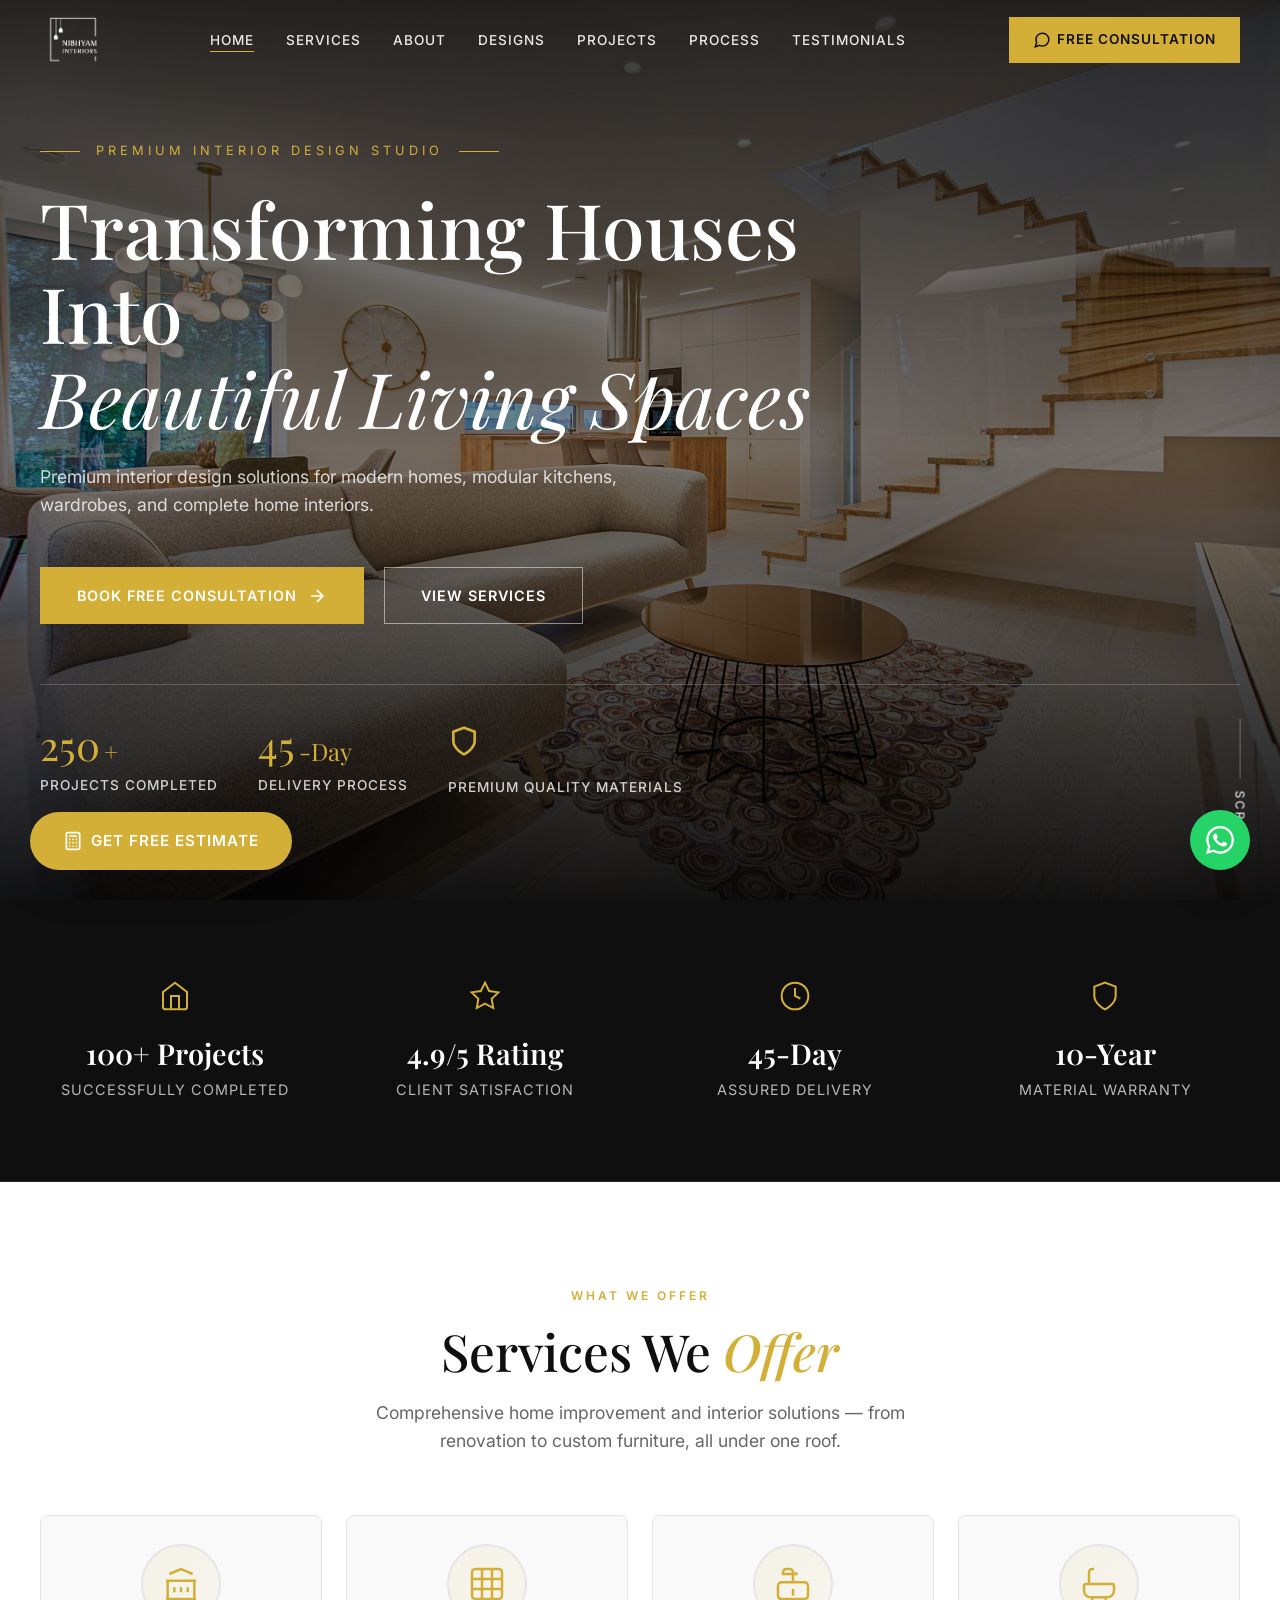
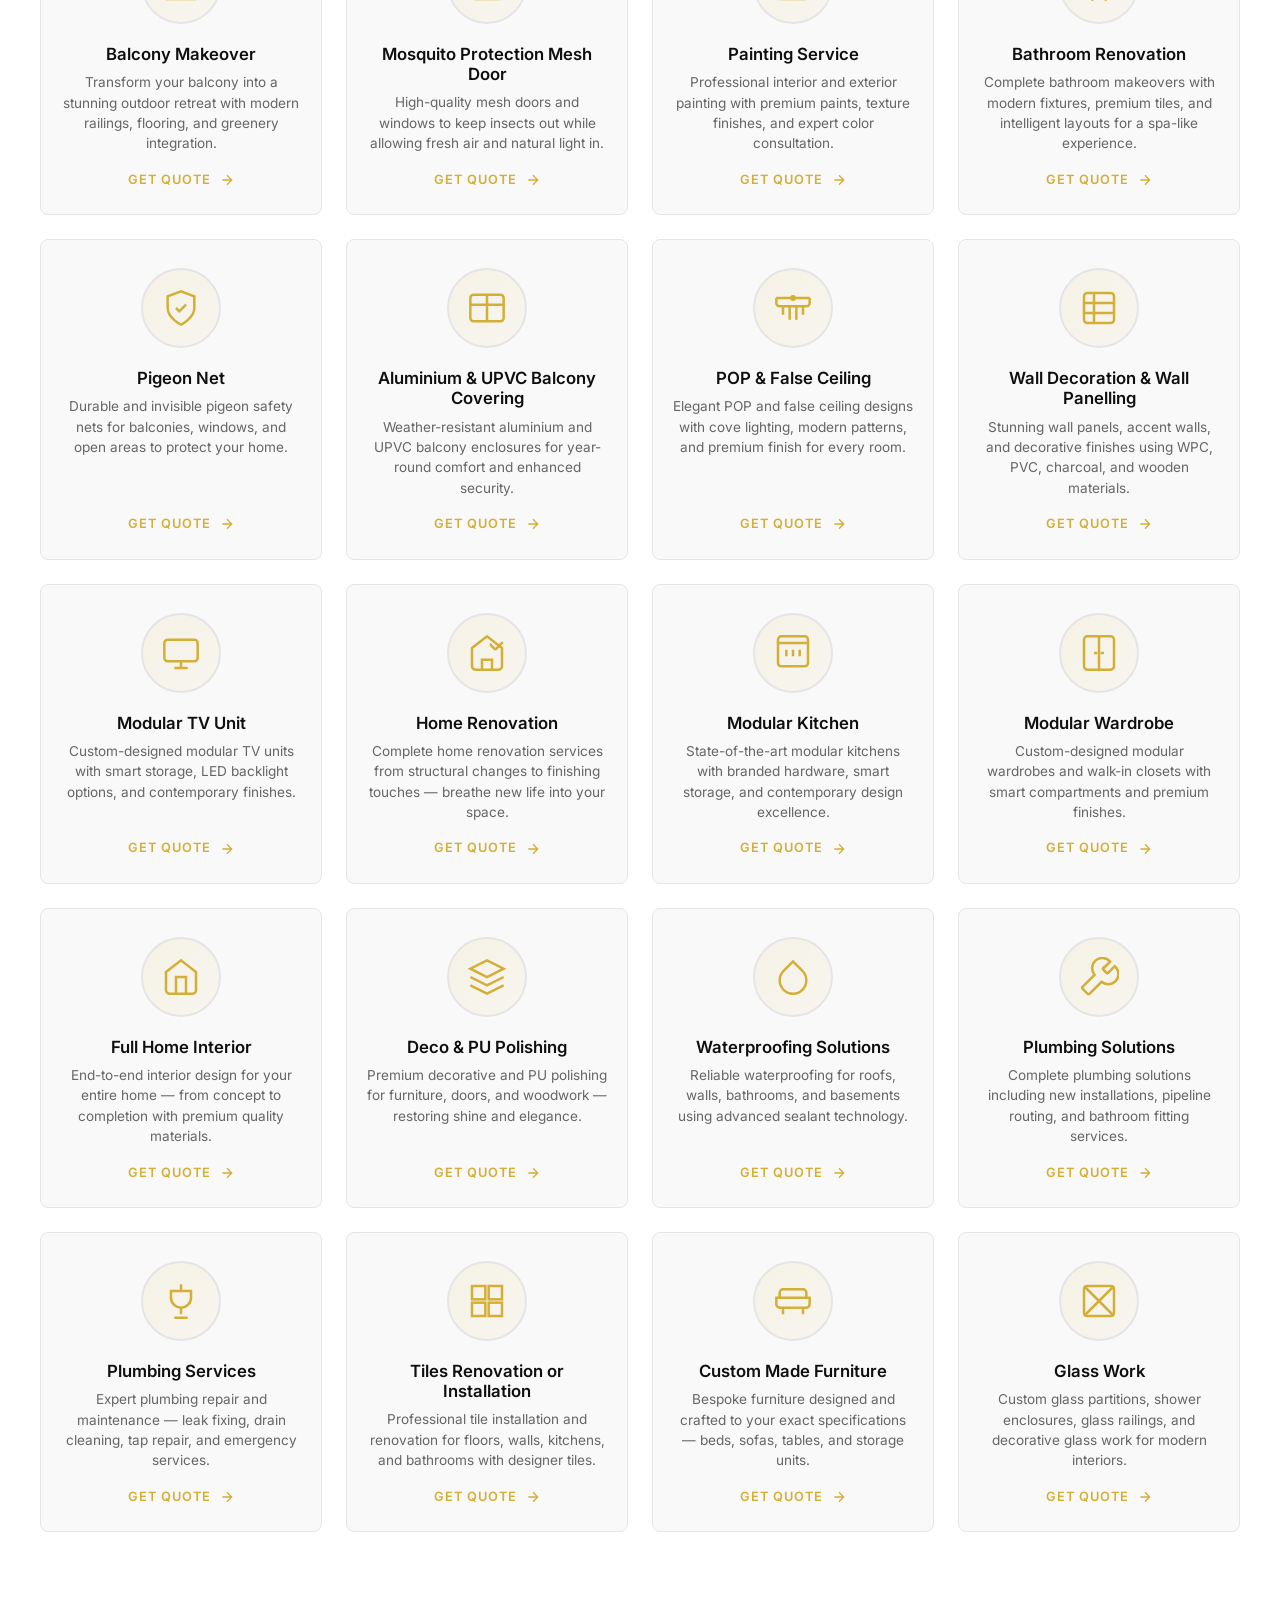
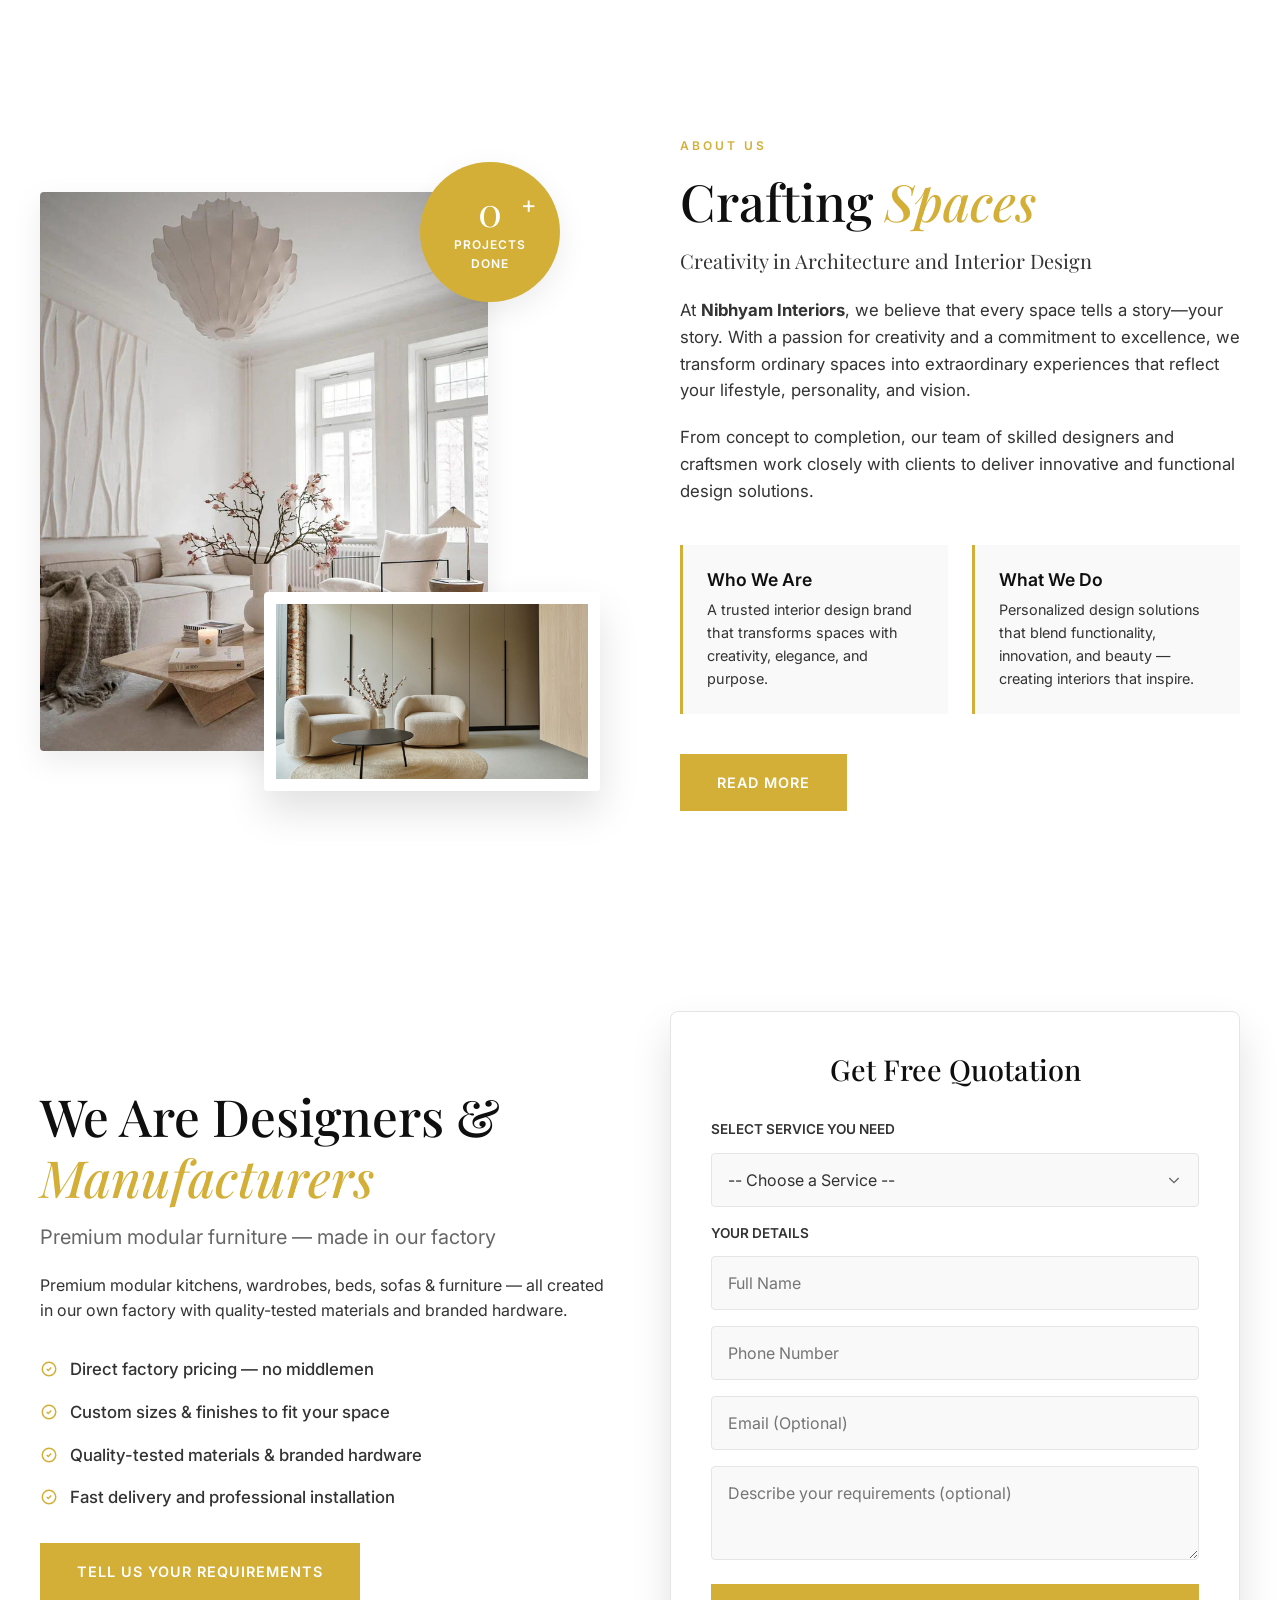
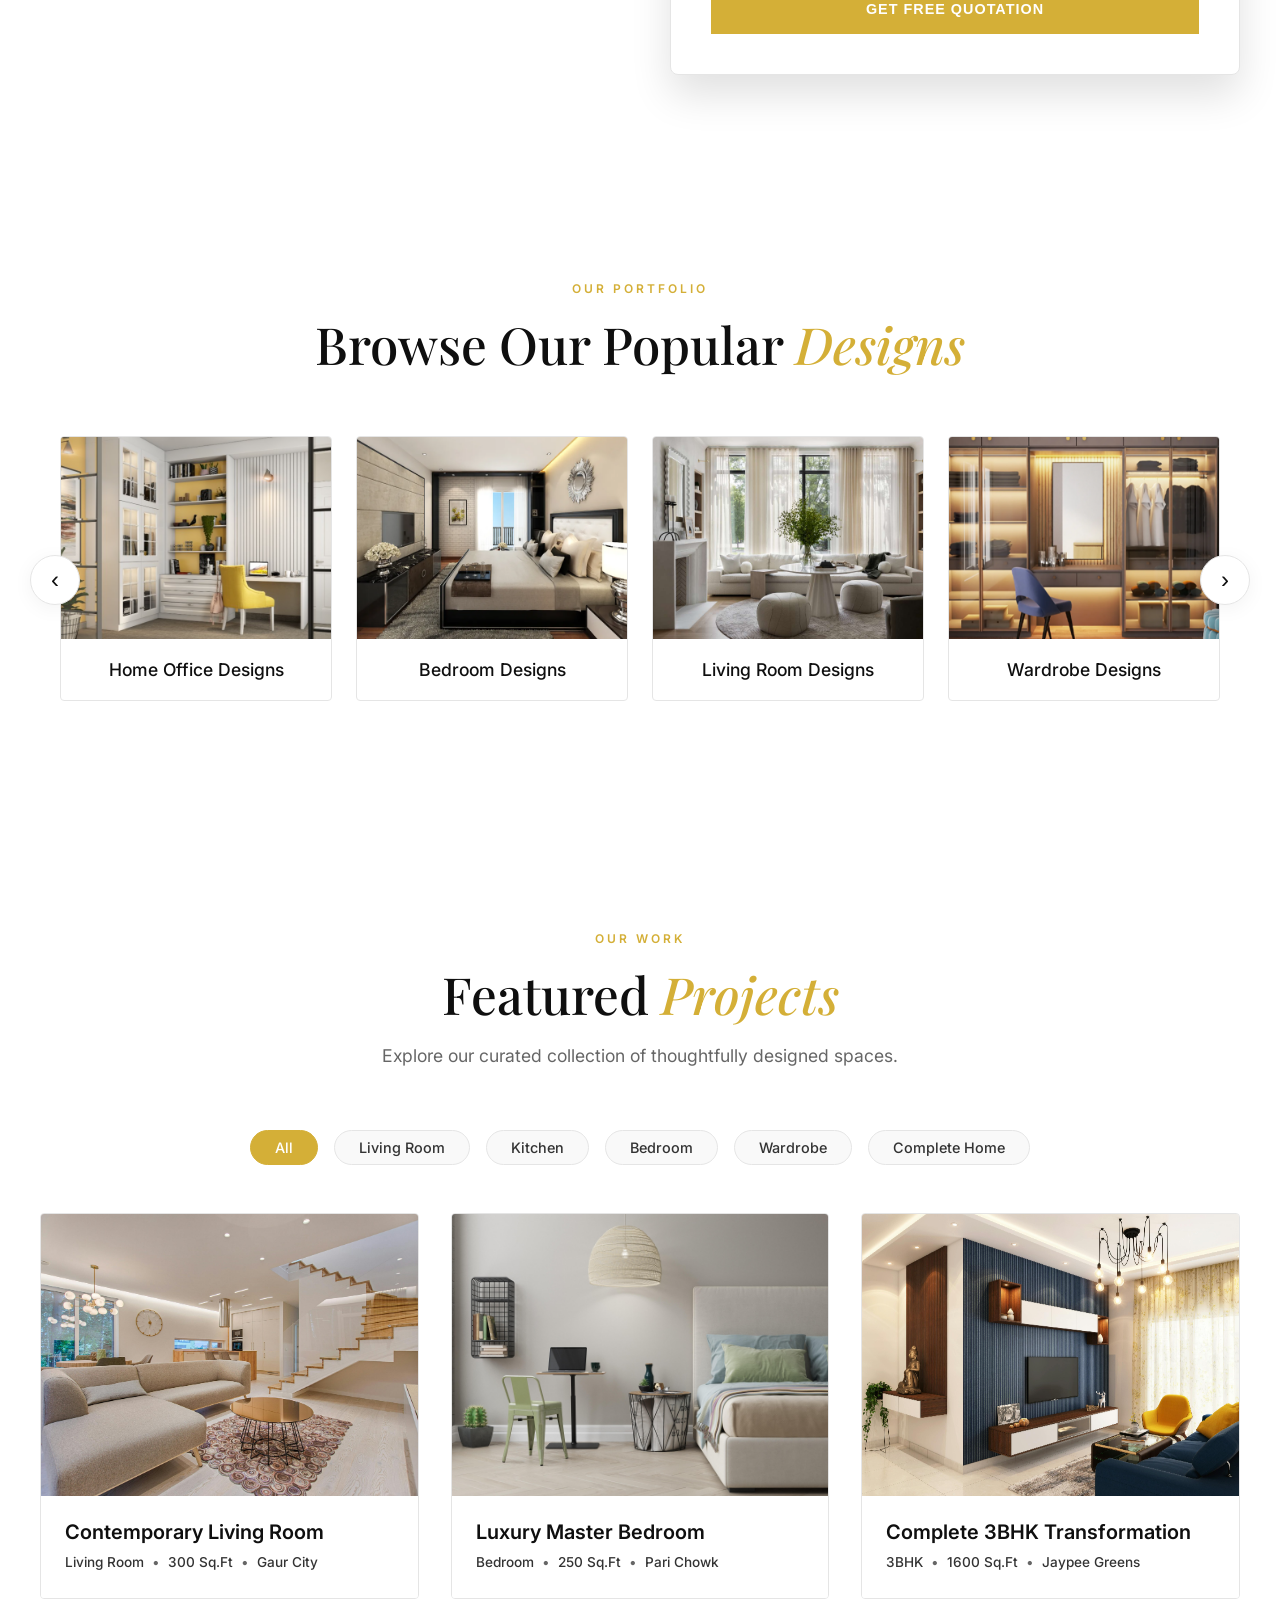
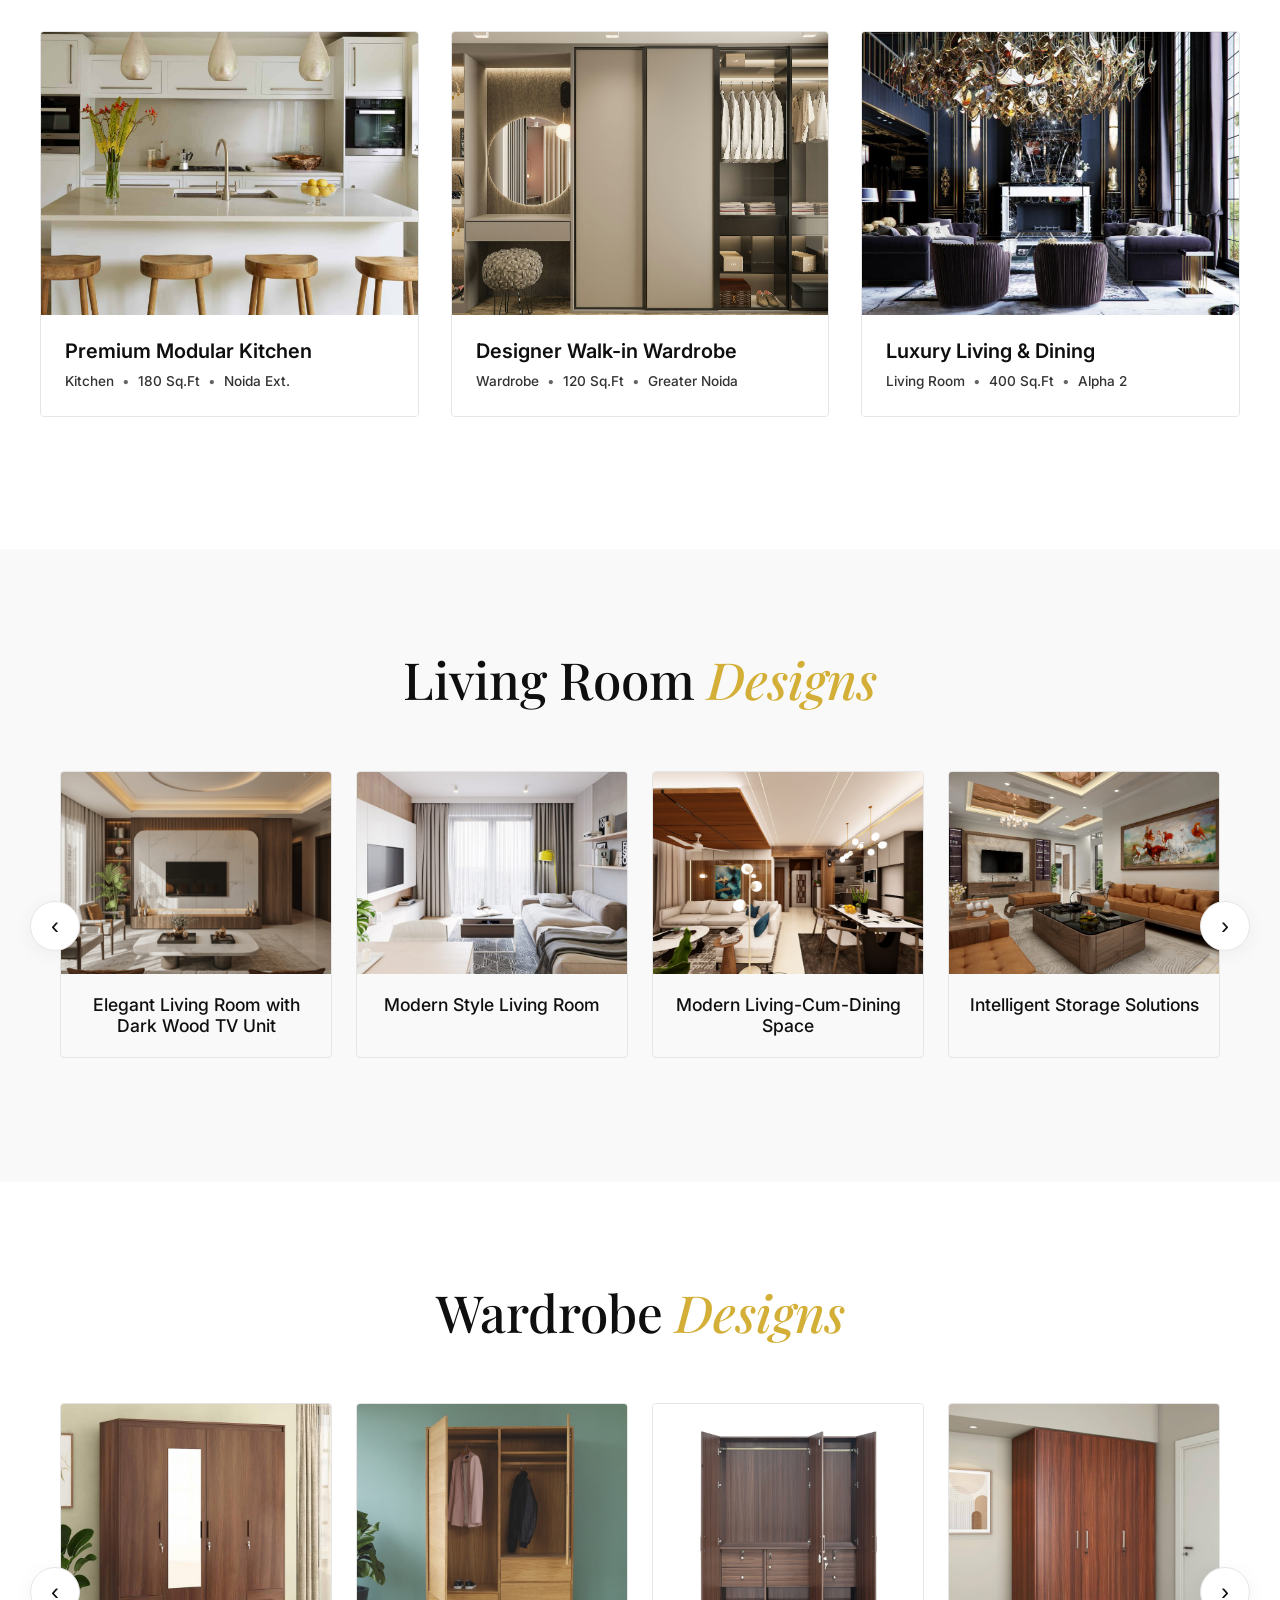
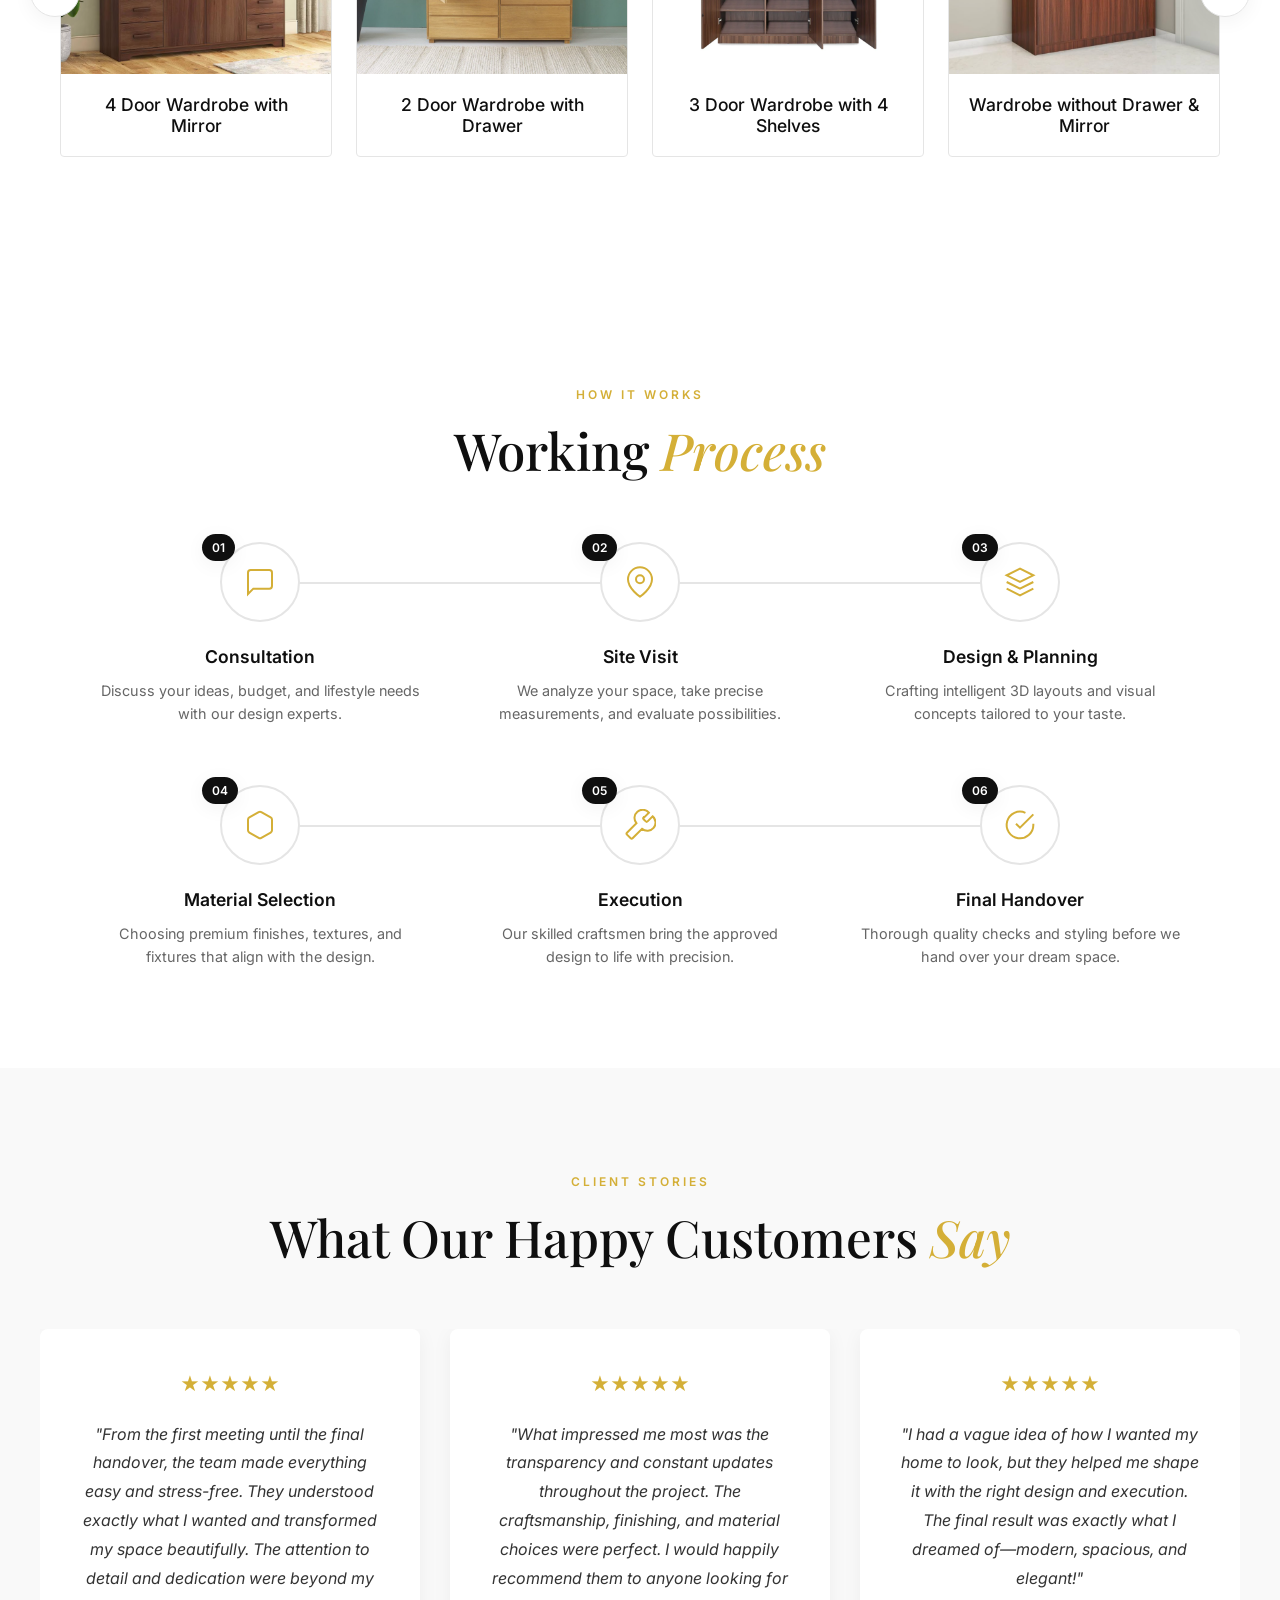
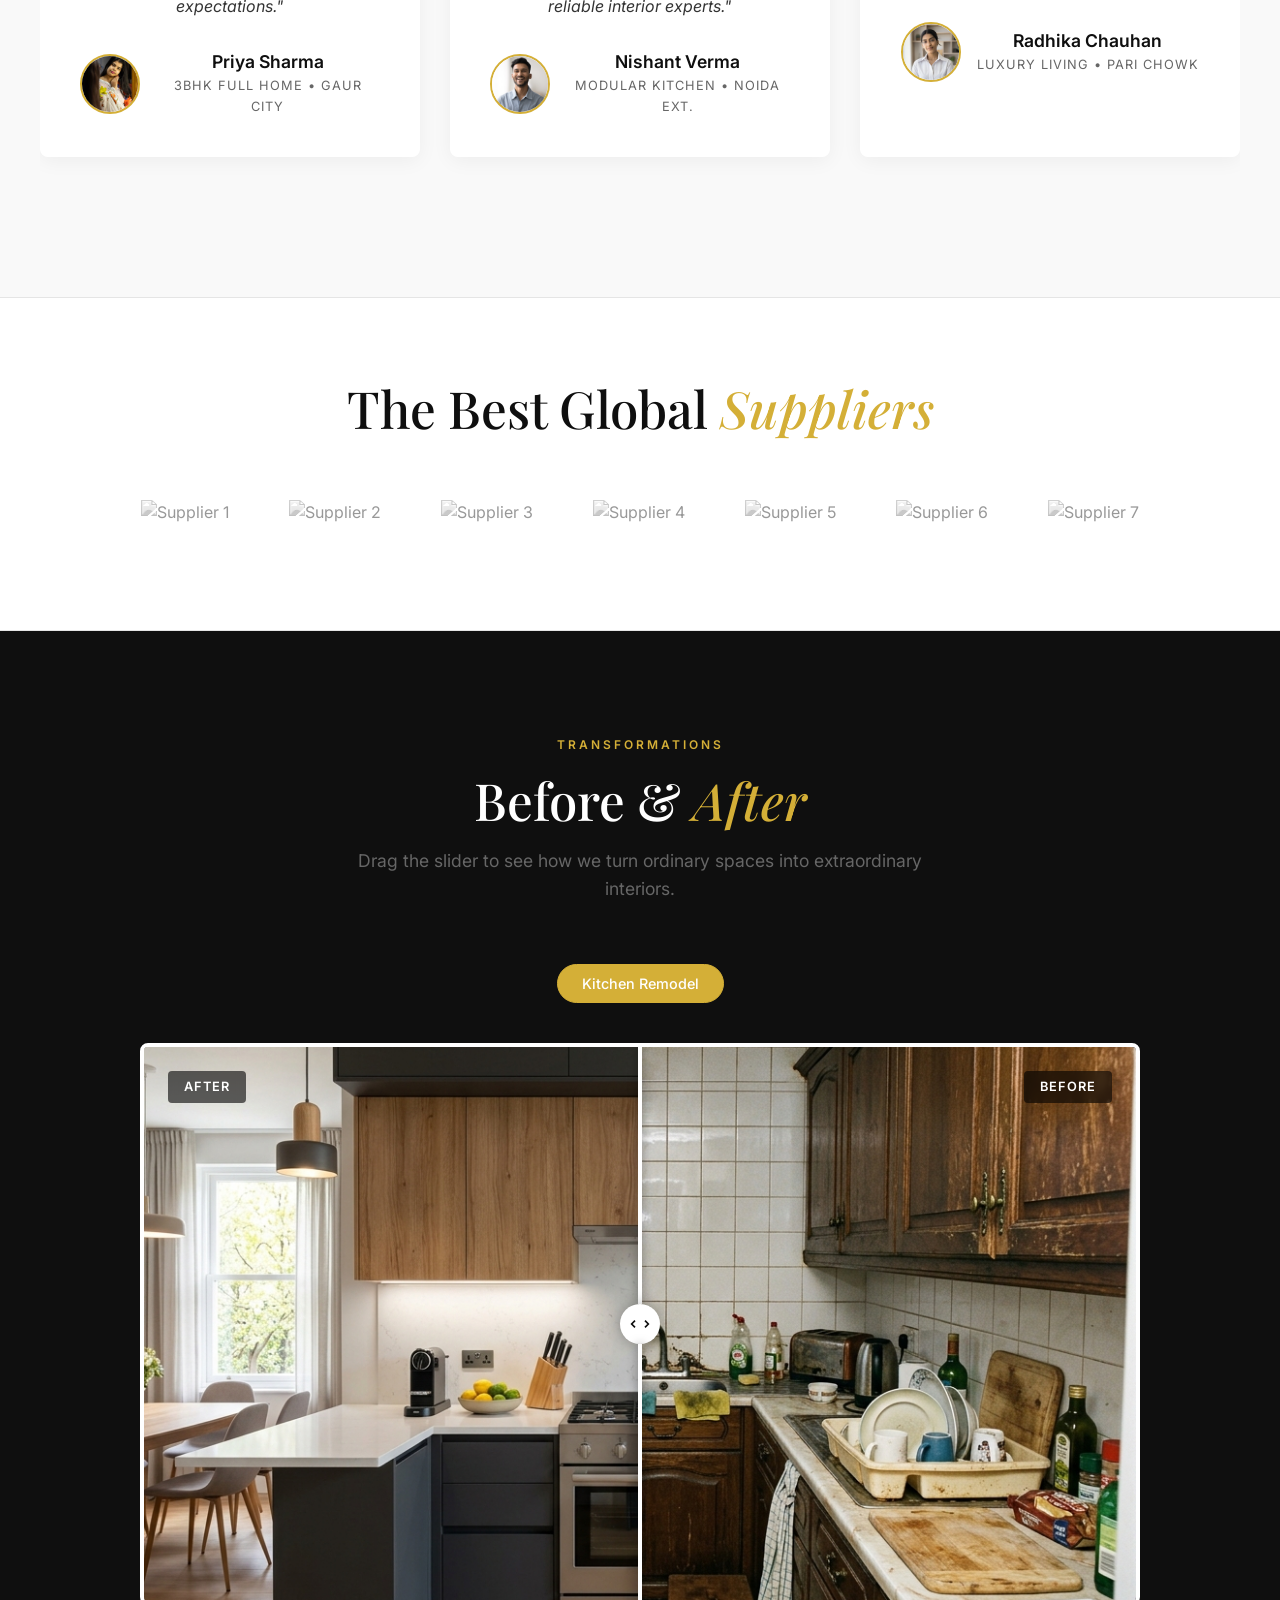
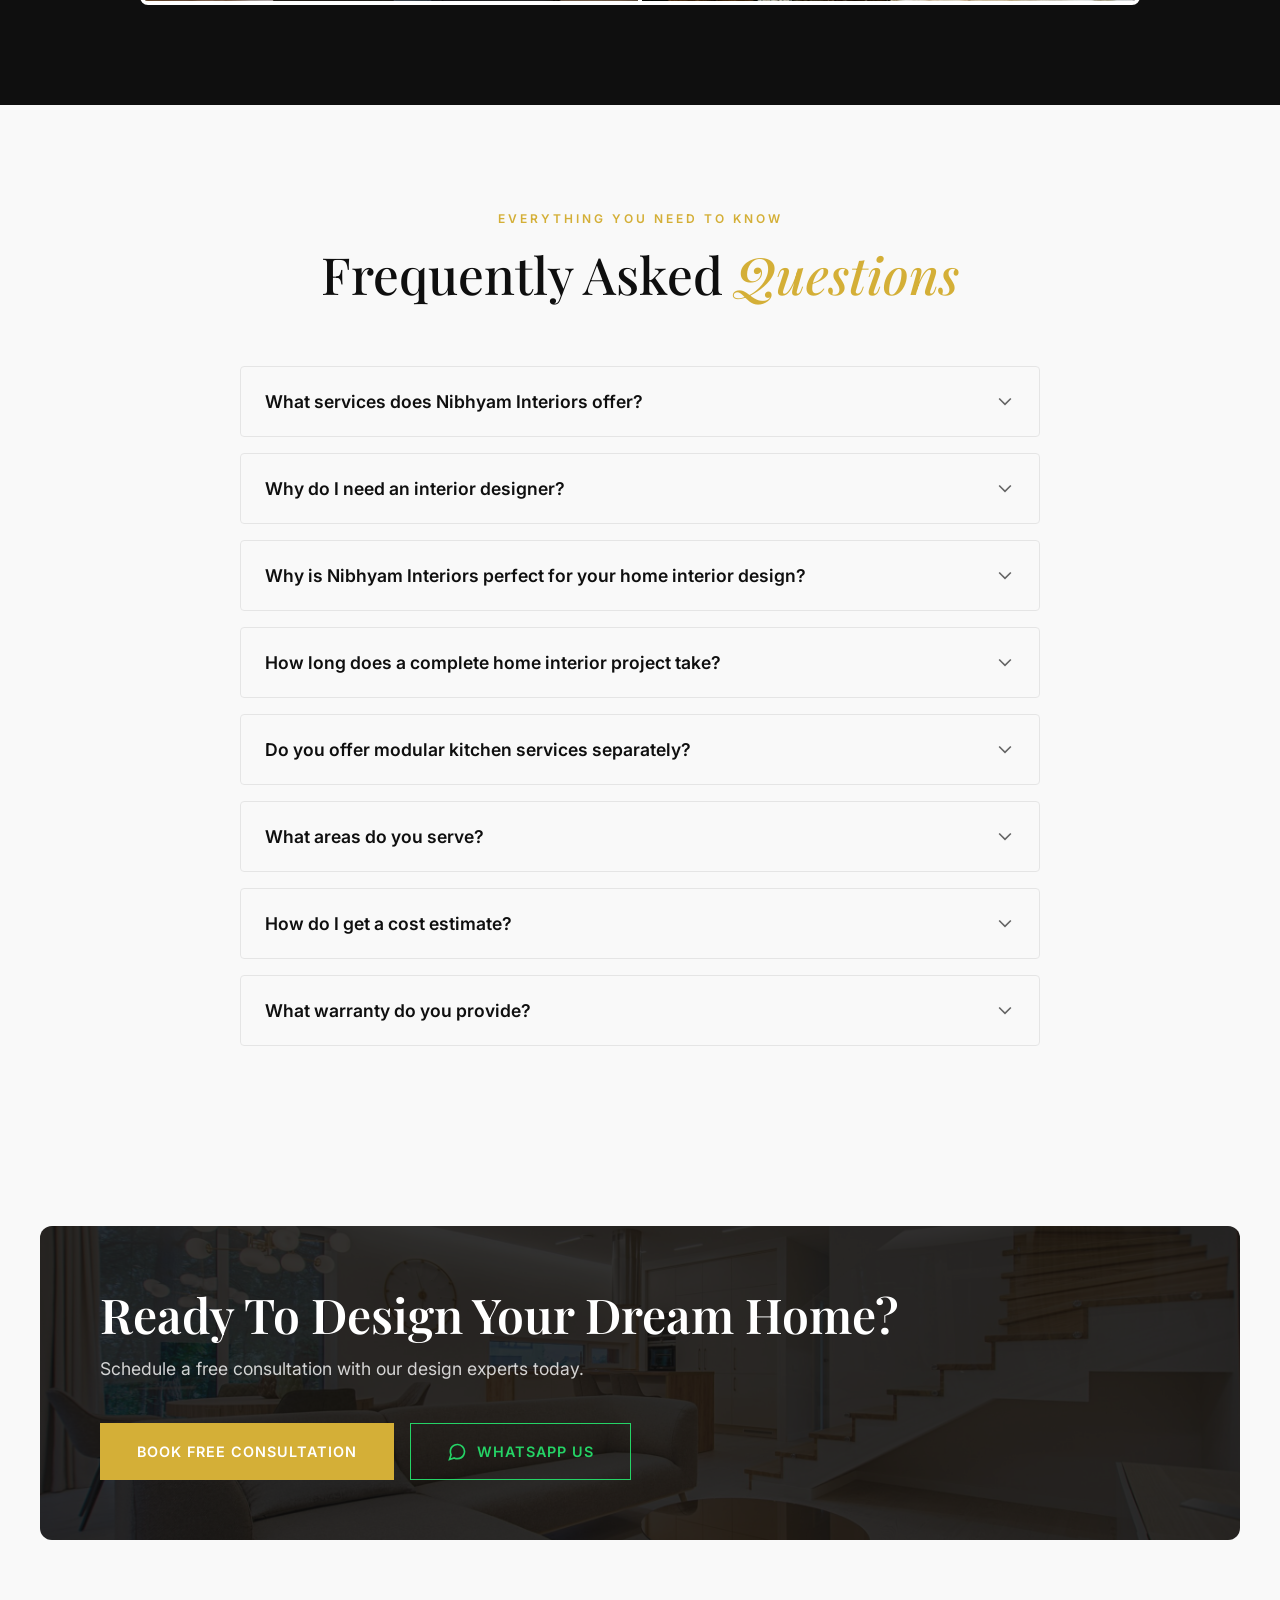
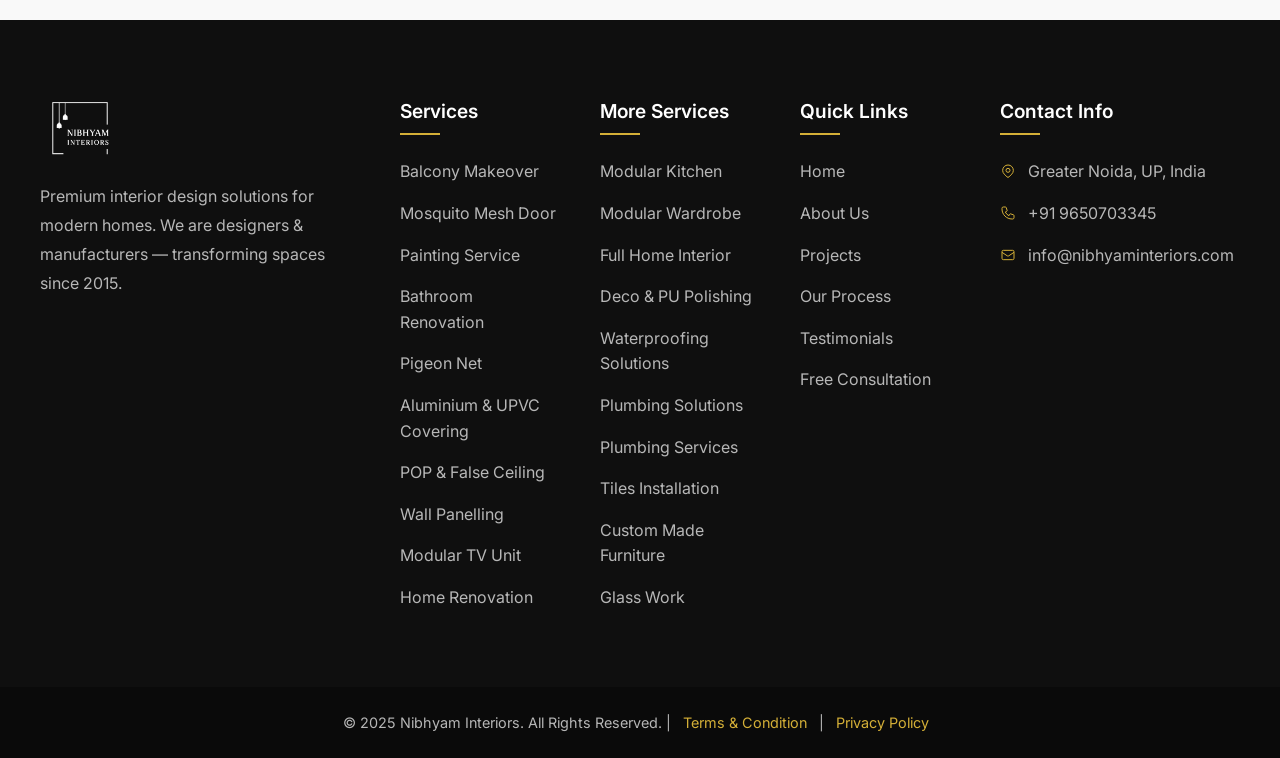
==== commit c0a64626: "Fix file encoding and re-apply simplified form" ====
--- a/index.html
+++ b/index.html
@@ -1,9 +1,9 @@
-﻿<!DOCTYPE html>
+<!DOCTYPE html>
 <html lang="en">
 <head>
     <meta charset="UTF-8">
     <meta name="viewport" content="width=device-width, initial-scale=1.0">
-    <meta name="description" content="Nibhyam Interiors â€” Best interior designer in Greater Noida. Premium modular kitchen, bedroom & complete home interior services. Book free consultation.">
+    <meta name="description" content="Nibhyam Interiors — Best interior designer in Greater Noida. Premium modular kitchen, bedroom & complete home interior services. Book free consultation.">
     <meta name="keywords" content="interior designer Greater Noida, modular kitchen, home interiors, wardrobe design, bedroom interiors, luxury interiors, Noida Extension">
     <meta name="author" content="Nibhyam Interiors">
     <meta property="og:title" content="Best Interior Designer in Greater Noida | Nibhyam Interiors">
@@ -104,7 +104,7 @@
     <!-- SERVICES -->
     <section id="services" class="services-section">
         <div class="container">
-            <div class="section-header anim"><span class="section-tag">What We Offer</span><h2 class="section-title">Services We <span class="text-gold">Offer</span></h2><p class="section-desc">Comprehensive home improvement and interior solutions â€” from renovation to custom furniture, all under one roof.</p></div>
+            <div class="section-header anim"><span class="section-tag">What We Offer</span><h2 class="section-title">Services We <span class="text-gold">Offer</span></h2><p class="section-desc">Comprehensive home improvement and interior solutions — from renovation to custom furniture, all under one roof.</p></div>
             <div class="services-grid">
 
                 <!-- 1. Balcony Makeover -->
@@ -222,7 +222,7 @@
                     </div>
                     <div class="service-content">
                         <h3>Home Renovation</h3>
-                        <p class="service-desc">Complete home renovation services from structural changes to finishing touches â€” breathe new life into your space.</p>
+                        <p class="service-desc">Complete home renovation services from structural changes to finishing touches — breathe new life into your space.</p>
                         <a href="#getfreequotation" class="service-link">Get Quote <svg width="16" height="16" viewBox="0 0 24 24" fill="none" stroke="currentColor" stroke-width="2"><path d="M5 12h14M12 5l7 7-7 7"/></svg></a>
                     </div>
                 </div>
@@ -258,7 +258,7 @@
                     </div>
                     <div class="service-content">
                         <h3>Full Home Interior</h3>
-                        <p class="service-desc">End-to-end interior design for your entire home â€” from concept to completion with premium quality materials.</p>
+                        <p class="service-desc">End-to-end interior design for your entire home — from concept to completion with premium quality materials.</p>
                         <a href="#getfreequotation" class="service-link">Get Quote <svg width="16" height="16" viewBox="0 0 24 24" fill="none" stroke="currentColor" stroke-width="2"><path d="M5 12h14M12 5l7 7-7 7"/></svg></a>
                     </div>
                 </div>
@@ -270,7 +270,7 @@
                     </div>
                     <div class="service-content">
                         <h3>Deco & PU Polishing</h3>
-                        <p class="service-desc">Premium decorative and PU polishing for furniture, doors, and woodwork â€” restoring shine and elegance.</p>
+                        <p class="service-desc">Premium decorative and PU polishing for furniture, doors, and woodwork — restoring shine and elegance.</p>
                         <a href="#getfreequotation" class="service-link">Get Quote <svg width="16" height="16" viewBox="0 0 24 24" fill="none" stroke="currentColor" stroke-width="2"><path d="M5 12h14M12 5l7 7-7 7"/></svg></a>
                     </div>
                 </div>
@@ -306,7 +306,7 @@
                     </div>
                     <div class="service-content">
                         <h3>Plumbing Services</h3>
-                        <p class="service-desc">Expert plumbing repair and maintenance â€” leak fixing, drain cleaning, tap repair, and emergency services.</p>
+                        <p class="service-desc">Expert plumbing repair and maintenance — leak fixing, drain cleaning, tap repair, and emergency services.</p>
                         <a href="#getfreequotation" class="service-link">Get Quote <svg width="16" height="16" viewBox="0 0 24 24" fill="none" stroke="currentColor" stroke-width="2"><path d="M5 12h14M12 5l7 7-7 7"/></svg></a>
                     </div>
                 </div>
@@ -330,7 +330,7 @@
                     </div>
                     <div class="service-content">
                         <h3>Custom Made Furniture</h3>
-                        <p class="service-desc">Bespoke furniture designed and crafted to your exact specifications â€” beds, sofas, tables, and storage units.</p>
+                        <p class="service-desc">Bespoke furniture designed and crafted to your exact specifications — beds, sofas, tables, and storage units.</p>
                         <a href="#getfreequotation" class="service-link">Get Quote <svg width="16" height="16" viewBox="0 0 24 24" fill="none" stroke="currentColor" stroke-width="2"><path d="M5 12h14M12 5l7 7-7 7"/></svg></a>
                     </div>
                 </div>
@@ -364,11 +364,11 @@
                     <span class="section-tag">About Us</span>
                     <h2 class="section-title">Crafting <span class="text-gold">Spaces</span></h2>
                     <h3 class="about-subtitle">Creativity in Architecture and Interior Design</h3>
-                    <p>At <strong>Nibhyam Interiors</strong>, we believe that every space tells a storyâ€”your story. With a passion for creativity and a commitment to excellence, we transform ordinary spaces into extraordinary experiences that reflect your lifestyle, personality, and vision.</p>
+                    <p>At <strong>Nibhyam Interiors</strong>, we believe that every space tells a story—your story. With a passion for creativity and a commitment to excellence, we transform ordinary spaces into extraordinary experiences that reflect your lifestyle, personality, and vision.</p>
                     <p>From concept to completion, our team of skilled designers and craftsmen work closely with clients to deliver innovative and functional design solutions.</p>
                     <div class="about-cards">
                         <div class="about-mini-card"><h4>Who We Are</h4><p>A trusted interior design brand that transforms spaces with creativity, elegance, and purpose.</p></div>
-                        <div class="about-mini-card"><h4>What We Do</h4><p>Personalized design solutions that blend functionality, innovation, and beauty â€” creating interiors that inspire.</p></div>
+                        <div class="about-mini-card"><h4>What We Do</h4><p>Personalized design solutions that blend functionality, innovation, and beauty — creating interiors that inspire.</p></div>
                     </div>
                     <a href="#getfreequotation" class="btn btn-primary"><span>Read More</span></a>
                 </div>
@@ -382,10 +382,10 @@
             <div class="factory-layout">
                 <div class="factory-content anim">
                     <h2 class="section-title">We Are Designers & <span class="text-gold">Manufacturers</span></h2>
-                    <h3>Premium modular furniture â€” made in our factory</h3>
-                    <p>Premium modular kitchens, wardrobes, beds, sofas & furniture â€” all created in our own factory with quality-tested materials and branded hardware.</p>
+                    <h3>Premium modular furniture — made in our factory</h3>
+                    <p>Premium modular kitchens, wardrobes, beds, sofas & furniture — all created in our own factory with quality-tested materials and branded hardware.</p>
                     <ul class="factory-list">
-                        <li><svg width="18" height="18" viewBox="0 0 24 24" fill="none" stroke="currentColor" stroke-width="2"><path d="M9 12l2 2 4-4m6 2a9 9 0 11-18 0 9 9 0 0118 0z"/></svg> Direct factory pricing â€” no middlemen</li>
+                        <li><svg width="18" height="18" viewBox="0 0 24 24" fill="none" stroke="currentColor" stroke-width="2"><path d="M9 12l2 2 4-4m6 2a9 9 0 11-18 0 9 9 0 0118 0z"/></svg> Direct factory pricing — no middlemen</li>
                         <li><svg width="18" height="18" viewBox="0 0 24 24" fill="none" stroke="currentColor" stroke-width="2"><path d="M9 12l2 2 4-4m6 2a9 9 0 11-18 0 9 9 0 0118 0z"/></svg> Custom sizes & finishes to fit your space</li>
                         <li><svg width="18" height="18" viewBox="0 0 24 24" fill="none" stroke="currentColor" stroke-width="2"><path d="M9 12l2 2 4-4m6 2a9 9 0 11-18 0 9 9 0 0118 0z"/></svg> Quality-tested materials & branded hardware</li>
                         <li><svg width="18" height="18" viewBox="0 0 24 24" fill="none" stroke="currentColor" stroke-width="2"><path d="M9 12l2 2 4-4m6 2a9 9 0 11-18 0 9 9 0 0118 0z"/></svg> Fast delivery and professional installation</li>
@@ -403,15 +403,15 @@
                             <option value="Painting Service">Painting Service</option>
                             <option value="Bathroom Renovation">Bathroom Renovation</option>
                             <option value="Pigeon Net">Pigeon Net</option>
-                            <option value="Aluminium & UPVC Balcony Covering">Aluminium & UPVC Balcony Covering</option>
-                            <option value="POP & False Ceiling">POP & False Ceiling</option>
-                            <option value="Wall Decoration & Wall Panelling">Wall Decoration & Wall Panelling</option>
+                            <option value="Aluminium and UPVC Balcony Covering">Aluminium & UPVC Balcony Covering</option>
+                            <option value="POP and False Ceiling">POP & False Ceiling</option>
+                            <option value="Wall Decoration and Wall Panelling">Wall Decoration & Wall Panelling</option>
                             <option value="Modular TV Unit">Modular TV Unit</option>
                             <option value="Home Renovation">Home Renovation</option>
                             <option value="Modular Kitchen">Modular Kitchen</option>
                             <option value="Modular Wardrobe">Modular Wardrobe</option>
                             <option value="Full Home Interior">Full Home Interior</option>
-                            <option value="Deco & PU Polishing">Deco & PU Polishing</option>
+                            <option value="Deco and PU Polishing">Deco & PU Polishing</option>
                             <option value="Waterproofing Solutions">Waterproofing Solutions</option>
                             <option value="Plumbing Solutions">Plumbing Solutions</option>
                             <option value="Plumbing Services">Plumbing Services</option>
@@ -446,8 +446,8 @@
                     <div class="carousel-card"><img src="images/3bhk-interior.webp" alt="3 BHK Interior Designs" loading="lazy"><h4>3 BHK Interior Designs</h4></div>
                     <div class="carousel-card"><img src="images/modular-kitchen-design.webp" alt="Modular Kitchen Design" loading="lazy"><h4>Modular Kitchen Design</h4></div>
                 </div>
-                <button class="carousel-btn carousel-prev" aria-label="Previous">â€¹</button>
-                <button class="carousel-btn carousel-next" aria-label="Next">â€º</button>
+                <button class="carousel-btn carousel-prev" aria-label="Previous">‹</button>
+                <button class="carousel-btn carousel-next" aria-label="Next">›</button>
             </div>
         </div>
     </section>
@@ -465,12 +465,12 @@
                 <button class="filter-btn" data-filter="complete">Complete Home</button>
             </div>
             <div class="projects-grid">
-                <div class="project-card anim" data-category="living"><div class="project-image"><img src="images/hero-living-room.jpg" alt="Contemporary Living Room" loading="lazy"><div class="project-overlay"><span class="project-view-btn">View Project</span></div></div><div class="project-info"><h3>Contemporary Living Room</h3><p class="project-meta"><span>Living Room</span> â€¢ <span>300 Sq.Ft</span> â€¢ <span>Gaur City</span></p></div></div>
-                <div class="project-card anim" data-category="kitchen"><div class="project-image"><img src="images/kitchen.webp" alt="Modular Kitchen" loading="lazy"><div class="project-overlay"><span class="project-view-btn">View Project</span></div></div><div class="project-info"><h3>Premium Modular Kitchen</h3><p class="project-meta"><span>Kitchen</span> â€¢ <span>180 Sq.Ft</span> â€¢ <span>Noida Ext.</span></p></div></div>
-                <div class="project-card anim" data-category="bedroom"><div class="project-image"><img src="images/hero-bedroom.jpg" alt="Master Bedroom" loading="lazy"><div class="project-overlay"><span class="project-view-btn">View Project</span></div></div><div class="project-info"><h3>Luxury Master Bedroom</h3><p class="project-meta"><span>Bedroom</span> â€¢ <span>250 Sq.Ft</span> â€¢ <span>Pari Chowk</span></p></div></div>
-                <div class="project-card anim" data-category="wardrobe"><div class="project-image"><img src="images/wardrobe.webp" alt="Wardrobe" loading="lazy"><div class="project-overlay"><span class="project-view-btn">View Project</span></div></div><div class="project-info"><h3>Designer Walk-in Wardrobe</h3><p class="project-meta"><span>Wardrobe</span> â€¢ <span>120 Sq.Ft</span> â€¢ <span>Greater Noida</span></p></div></div>
-                <div class="project-card anim" data-category="complete"><div class="project-image"><img src="images/home-interior.webp" alt="Complete Home" loading="lazy"><div class="project-overlay"><span class="project-view-btn">View Project</span></div></div><div class="project-info"><h3>Complete 3BHK Transformation</h3><p class="project-meta"><span>3BHK</span> â€¢ <span>1600 Sq.Ft</span> â€¢ <span>Jaypee Greens</span></p></div></div>
-                <div class="project-card anim" data-category="living"><div class="project-image"><img src="images/luxury-interior.webp" alt="Luxury Living" loading="lazy"><div class="project-overlay"><span class="project-view-btn">View Project</span></div></div><div class="project-info"><h3>Luxury Living & Dining</h3><p class="project-meta"><span>Living Room</span> â€¢ <span>400 Sq.Ft</span> â€¢ <span>Alpha 2</span></p></div></div>
+                <div class="project-card anim" data-category="living"><div class="project-image"><img src="images/hero-living-room.jpg" alt="Contemporary Living Room" loading="lazy"><div class="project-overlay"><span class="project-view-btn">View Project</span></div></div><div class="project-info"><h3>Contemporary Living Room</h3><p class="project-meta"><span>Living Room</span> • <span>300 Sq.Ft</span> • <span>Gaur City</span></p></div></div>
+                <div class="project-card anim" data-category="kitchen"><div class="project-image"><img src="images/kitchen.webp" alt="Modular Kitchen" loading="lazy"><div class="project-overlay"><span class="project-view-btn">View Project</span></div></div><div class="project-info"><h3>Premium Modular Kitchen</h3><p class="project-meta"><span>Kitchen</span> • <span>180 Sq.Ft</span> • <span>Noida Ext.</span></p></div></div>
+                <div class="project-card anim" data-category="bedroom"><div class="project-image"><img src="images/hero-bedroom.jpg" alt="Master Bedroom" loading="lazy"><div class="project-overlay"><span class="project-view-btn">View Project</span></div></div><div class="project-info"><h3>Luxury Master Bedroom</h3><p class="project-meta"><span>Bedroom</span> • <span>250 Sq.Ft</span> • <span>Pari Chowk</span></p></div></div>
+                <div class="project-card anim" data-category="wardrobe"><div class="project-image"><img src="images/wardrobe.webp" alt="Wardrobe" loading="lazy"><div class="project-overlay"><span class="project-view-btn">View Project</span></div></div><div class="project-info"><h3>Designer Walk-in Wardrobe</h3><p class="project-meta"><span>Wardrobe</span> • <span>120 Sq.Ft</span> • <span>Greater Noida</span></p></div></div>
+                <div class="project-card anim" data-category="complete"><div class="project-image"><img src="images/home-interior.webp" alt="Complete Home" loading="lazy"><div class="project-overlay"><span class="project-view-btn">View Project</span></div></div><div class="project-info"><h3>Complete 3BHK Transformation</h3><p class="project-meta"><span>3BHK</span> • <span>1600 Sq.Ft</span> • <span>Jaypee Greens</span></p></div></div>
+                <div class="project-card anim" data-category="living"><div class="project-image"><img src="images/luxury-interior.webp" alt="Luxury Living" loading="lazy"><div class="project-overlay"><span class="project-view-btn">View Project</span></div></div><div class="project-info"><h3>Luxury Living & Dining</h3><p class="project-meta"><span>Living Room</span> • <span>400 Sq.Ft</span> • <span>Alpha 2</span></p></div></div>
             </div>
         </div>
     </section>
@@ -488,8 +488,8 @@
                     <div class="carousel-card"><img src="images/living-dining.webp" alt="Living Cum Dining" loading="lazy"><h4>Modern Living-Cum-Dining Space</h4></div>
                     <div class="carousel-card"><img src="images/modern-storage-living.webp" alt="Storage Solutions" loading="lazy"><h4>Intelligent Storage Solutions</h4></div>
                 </div>
-                <button class="carousel-btn carousel-prev" aria-label="Previous">â€¹</button>
-                <button class="carousel-btn carousel-next" aria-label="Next">â€º</button>
+                <button class="carousel-btn carousel-prev" aria-label="Previous">‹</button>
+                <button class="carousel-btn carousel-next" aria-label="Next">›</button>
             </div>
         </div>
     </section>
@@ -505,8 +505,8 @@
                     <div class="carousel-card sq"><img src="images/wardrobe-3door.webp" alt="3 Door Wardrobe" loading="lazy"><h4>3 Door Wardrobe with 4 Shelves</h4></div>
                     <div class="carousel-card sq"><img src="images/wardrobe-nodrawer.webp" alt="Wardrobe without Drawer" loading="lazy"><h4>Wardrobe without Drawer & Mirror</h4></div>
                 </div>
-                <button class="carousel-btn carousel-prev" aria-label="Previous">â€¹</button>
-                <button class="carousel-btn carousel-next" aria-label="Next">â€º</button>
+                <button class="carousel-btn carousel-prev" aria-label="Previous">‹</button>
+                <button class="carousel-btn carousel-next" aria-label="Next">›</button>
             </div>
         </div>
     </section>
@@ -557,9 +557,9 @@
         <div class="container">
             <div class="section-header anim"><span class="section-tag">Client Stories</span><h2 class="section-title">What Our Happy Customers <span class="text-gold">Say</span></h2></div>
             <div class="testimonials-grid anim">
-                <div class="testimonial-card"><div class="testimonial-stars">â˜…â˜…â˜…â˜…â˜…</div><p class="testimonial-text">"From the first meeting until the final handover, the team made everything easy and stress-free. They understood exactly what I wanted and transformed my space beautifully. The attention to detail and dedication were beyond my expectations."</p><div class="testimonial-author"><img src="images/testi2.webp" alt="Priya Sharma" class="author-avatar"><div class="author-info"><h4>Priya Sharma</h4><span class="testi-meta">3BHK Full Home â€¢ Gaur City</span></div></div></div>
-                <div class="testimonial-card"><div class="testimonial-stars">â˜…â˜…â˜…â˜…â˜…</div><p class="testimonial-text">"What impressed me most was the transparency and constant updates throughout the project. The craftsmanship, finishing, and material choices were perfect. I would happily recommend them to anyone looking for reliable interior experts."</p><div class="testimonial-author"><img src="images/testi3.webp" alt="Nishant Verma" class="author-avatar"><div class="author-info"><h4>Nishant Verma</h4><span class="testi-meta">Modular Kitchen â€¢ Noida Ext.</span></div></div></div>
-                <div class="testimonial-card"><div class="testimonial-stars">â˜…â˜…â˜…â˜…â˜…</div><p class="testimonial-text">"I had a vague idea of how I wanted my home to look, but they helped me shape it with the right design and execution. The final result was exactly what I dreamed ofâ€”modern, spacious, and elegant!"</p><div class="testimonial-author"><img src="images/testi1.webp" alt="Radhika Chauhan" class="author-avatar"><div class="author-info"><h4>Radhika Chauhan</h4><span class="testi-meta">Luxury Living â€¢ Pari Chowk</span></div></div></div>
+                <div class="testimonial-card"><div class="testimonial-stars">★★★★★</div><p class="testimonial-text">"From the first meeting until the final handover, the team made everything easy and stress-free. They understood exactly what I wanted and transformed my space beautifully. The attention to detail and dedication were beyond my expectations."</p><div class="testimonial-author"><img src="images/testi2.webp" alt="Priya Sharma" class="author-avatar"><div class="author-info"><h4>Priya Sharma</h4><span class="testi-meta">3BHK Full Home • Gaur City</span></div></div></div>
+                <div class="testimonial-card"><div class="testimonial-stars">★★★★★</div><p class="testimonial-text">"What impressed me most was the transparency and constant updates throughout the project. The craftsmanship, finishing, and material choices were perfect. I would happily recommend them to anyone looking for reliable interior experts."</p><div class="testimonial-author"><img src="images/testi3.webp" alt="Nishant Verma" class="author-avatar"><div class="author-info"><h4>Nishant Verma</h4><span class="testi-meta">Modular Kitchen • Noida Ext.</span></div></div></div>
+                <div class="testimonial-card"><div class="testimonial-stars">★★★★★</div><p class="testimonial-text">"I had a vague idea of how I wanted my home to look, but they helped me shape it with the right design and execution. The final result was exactly what I dreamed of—modern, spacious, and elegant!"</p><div class="testimonial-author"><img src="images/testi1.webp" alt="Radhika Chauhan" class="author-avatar"><div class="author-info"><h4>Radhika Chauhan</h4><span class="testi-meta">Luxury Living • Pari Chowk</span></div></div></div>
             </div>
         </div>
     </section>
@@ -603,7 +603,7 @@
             <div class="section-header anim"><span class="section-tag">Everything you need to know</span><h2 class="section-title">Frequently Asked <span class="text-gold">Questions</span></h2></div>
             <div class="faq-grid anim">
                 <div class="faq-item"><button class="faq-question"><span>What services does Nibhyam Interiors offer?</span><svg class="faq-icon" width="20" height="20" viewBox="0 0 24 24" fill="none" stroke="currentColor" stroke-width="2"><path d="M19 9l-7 7-7-7"/></svg></button><div class="faq-answer"><p>We offer a wide range of home improvement and interior services including: Balcony Makeover, Mosquito Protection Mesh Door, Painting Service, Bathroom Renovation, Pigeon Net, Aluminium & UPVC Balcony Covering, POP & False Ceiling, Wall Decoration & Wall Panelling, Modular TV Unit, Home Renovation, Modular Kitchen, Modular Wardrobe, Full Home Interior, Deco & PU Polishing, Waterproofing Solutions, Plumbing Solutions, Plumbing Services, Tiles Renovation or Installation, Custom Made Furniture, and Glass Work. Each service is backed by quality materials, expert craftsmanship, and our 10-year warranty.</p></div></div>
-                <div class="faq-item"><button class="faq-question"><span>Why do I need an interior designer?</span><svg class="faq-icon" width="20" height="20" viewBox="0 0 24 24" fill="none" stroke="currentColor" stroke-width="2"><path d="M19 9l-7 7-7-7"/></svg></button><div class="faq-answer"><p>An interior designer helps you make the most of your spaceâ€”balancing functionality, comfort, and style. At Nibhyam Interiors, we turn your ideas into beautiful, practical designs that reflect your personality while staying within your budget.</p></div></div>
+                <div class="faq-item"><button class="faq-question"><span>Why do I need an interior designer?</span><svg class="faq-icon" width="20" height="20" viewBox="0 0 24 24" fill="none" stroke="currentColor" stroke-width="2"><path d="M19 9l-7 7-7-7"/></svg></button><div class="faq-answer"><p>An interior designer helps you make the most of your space—balancing functionality, comfort, and style. At Nibhyam Interiors, we turn your ideas into beautiful, practical designs that reflect your personality while staying within your budget.</p></div></div>
                 <div class="faq-item"><button class="faq-question"><span>Why is Nibhyam Interiors perfect for your home interior design?</span><svg class="faq-icon" width="20" height="20" viewBox="0 0 24 24" fill="none" stroke="currentColor" stroke-width="2"><path d="M19 9l-7 7-7-7"/></svg></button><div class="faq-answer"><p>We combine creativity, technical expertise, and high-quality materials to create spaces that are elegant and long-lasting. Our designers focus on understanding your lifestyle and delivering customized solutions that truly feel like home.</p></div></div>
                 <div class="faq-item"><button class="faq-question"><span>How long does a complete home interior project take?</span><svg class="faq-icon" width="20" height="20" viewBox="0 0 24 24" fill="none" stroke="currentColor" stroke-width="2"><path d="M19 9l-7 7-7-7"/></svg></button><div class="faq-answer"><p>A complete home interior project typically takes 30-45 days from design approval to final handover, including manufacturing, delivery, and professional installation.</p></div></div>
                 <div class="faq-item"><button class="faq-question"><span>Do you offer modular kitchen services separately?</span><svg class="faq-icon" width="20" height="20" viewBox="0 0 24 24" fill="none" stroke="currentColor" stroke-width="2"><path d="M19 9l-7 7-7-7"/></svg></button><div class="faq-answer"><p>Yes, modular kitchen design and installation is available as a standalone service with branded hardware and quality-tested materials.</p></div></div>
@@ -639,7 +639,7 @@
                 <div class="footer-grid">
                     <div class="footer-col footer-about">
                         <div class="footer-logo"><img src="images/logo.png" alt="Nibhyam Interiors" width="80"></div>
-                        <p>Premium interior design solutions for modern homes. We are designers & manufacturers â€” transforming spaces since 2015.</p>
+                        <p>Premium interior design solutions for modern homes. We are designers & manufacturers — transforming spaces since 2015.</p>
                     </div>
                     <div class="footer-col"><h4>Services</h4><ul><li><a href="#services">Balcony Makeover</a></li><li><a href="#services">Mosquito Mesh Door</a></li><li><a href="#services">Painting Service</a></li><li><a href="#services">Bathroom Renovation</a></li><li><a href="#services">Pigeon Net</a></li><li><a href="#services">Aluminium & UPVC Covering</a></li><li><a href="#services">POP & False Ceiling</a></li><li><a href="#services">Wall Panelling</a></li><li><a href="#services">Modular TV Unit</a></li><li><a href="#services">Home Renovation</a></li></ul></div>
                     <div class="footer-col"><h4>More Services</h4><ul><li><a href="#services">Modular Kitchen</a></li><li><a href="#services">Modular Wardrobe</a></li><li><a href="#services">Full Home Interior</a></li><li><a href="#services">Deco & PU Polishing</a></li><li><a href="#services">Waterproofing Solutions</a></li><li><a href="#services">Plumbing Solutions</a></li><li><a href="#services">Plumbing Services</a></li><li><a href="#services">Tiles Installation</a></li><li><a href="#services">Custom Made Furniture</a></li><li><a href="#services">Glass Work</a></li></ul></div>
@@ -650,11 +650,11 @@
                 </div>
             </div>
         </div>
-        <div class="footer-bottom"><div class="container"><p>Â© 2025 Nibhyam Interiors. All Rights Reserved. | <a href="#">Terms & Condition</a> | <a href="#">Privacy Policy</a></p></div></div>
+        <div class="footer-bottom"><div class="container"><p>© 2025 Nibhyam Interiors. All Rights Reserved. | <a href="#">Terms & Condition</a> | <a href="#">Privacy Policy</a></p></div></div>
     </footer>
 
     <!-- STICKY ESTIMATE BTN -->
-    <a href="#getfreequotation" class="sticky-estimate-btn">
+    <a href="#bhkForm" class="sticky-estimate-btn">
         <svg width="20" height="20" viewBox="0 0 24 24" fill="none" stroke="currentColor" stroke-width="2" stroke-linecap="round" stroke-linejoin="round" style="margin-right: 8px;"><rect x="4" y="2" width="16" height="20" rx="2" ry="2"></rect><line x1="8" y1="6" x2="16" y2="6"></line><line x1="8" y1="10" x2="8.01" y2="10"></line><line x1="12" y1="10" x2="12.01" y2="10"></line><line x1="16" y1="10" x2="16.01" y2="10"></line><line x1="8" y1="14" x2="8.01" y2="14"></line><line x1="12" y1="14" x2="12.01" y2="14"></line><line x1="16" y1="14" x2="16.01" y2="14"></line><line x1="8" y1="18" x2="8.01" y2="18"></line><line x1="12" y1="18" x2="12.01" y2="18"></line><line x1="16" y1="18" x2="16.01" y2="18"></line></svg>
         Get Free Estimate
     </a>
@@ -666,7 +666,7 @@
 
 
     <!-- LIGHTBOX -->
-    <div class="lightbox" id="lightbox"><button class="lightbox-close" id="lightboxClose">Ã—</button><img src="" alt="" id="lightboxImg"></div>
+    <div class="lightbox" id="lightbox"><button class="lightbox-close" id="lightboxClose">×</button><img src="" alt="" id="lightboxImg"></div>
 
     <script src="script.js"></script>
 </body>
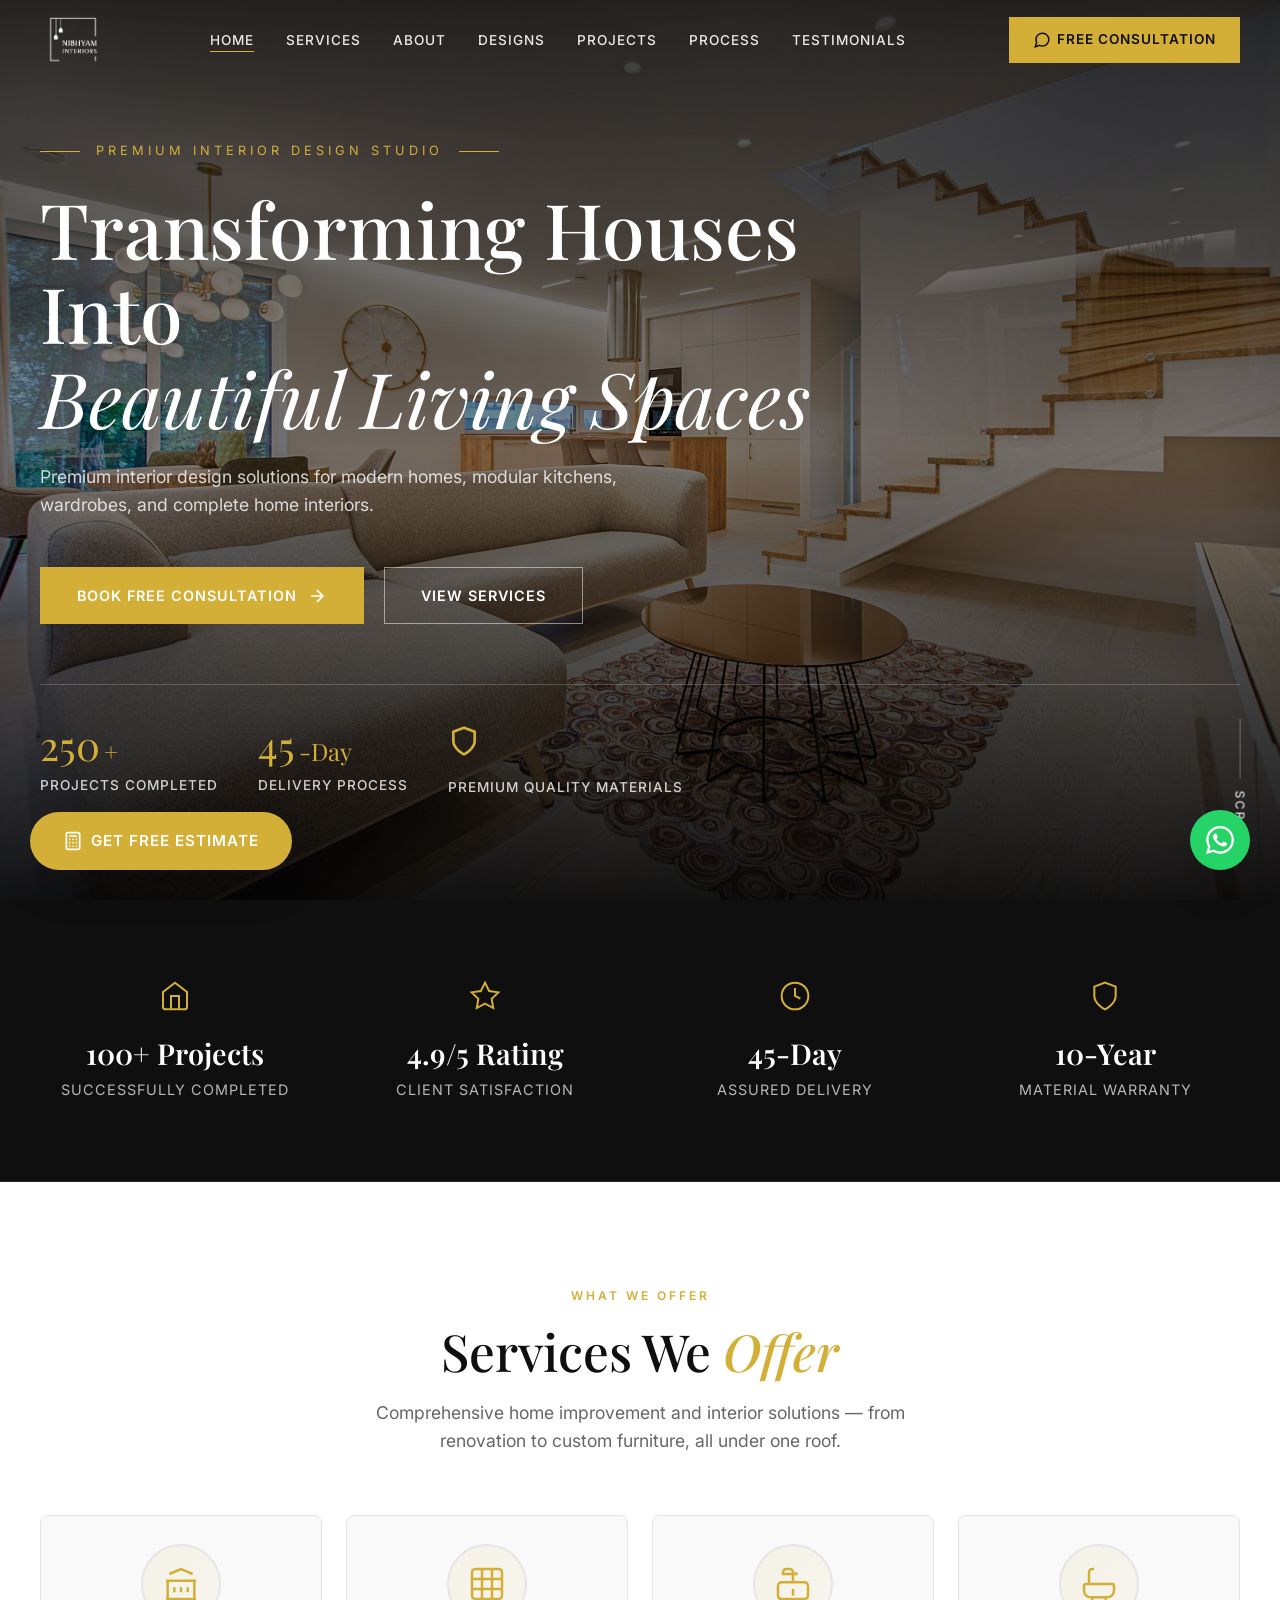
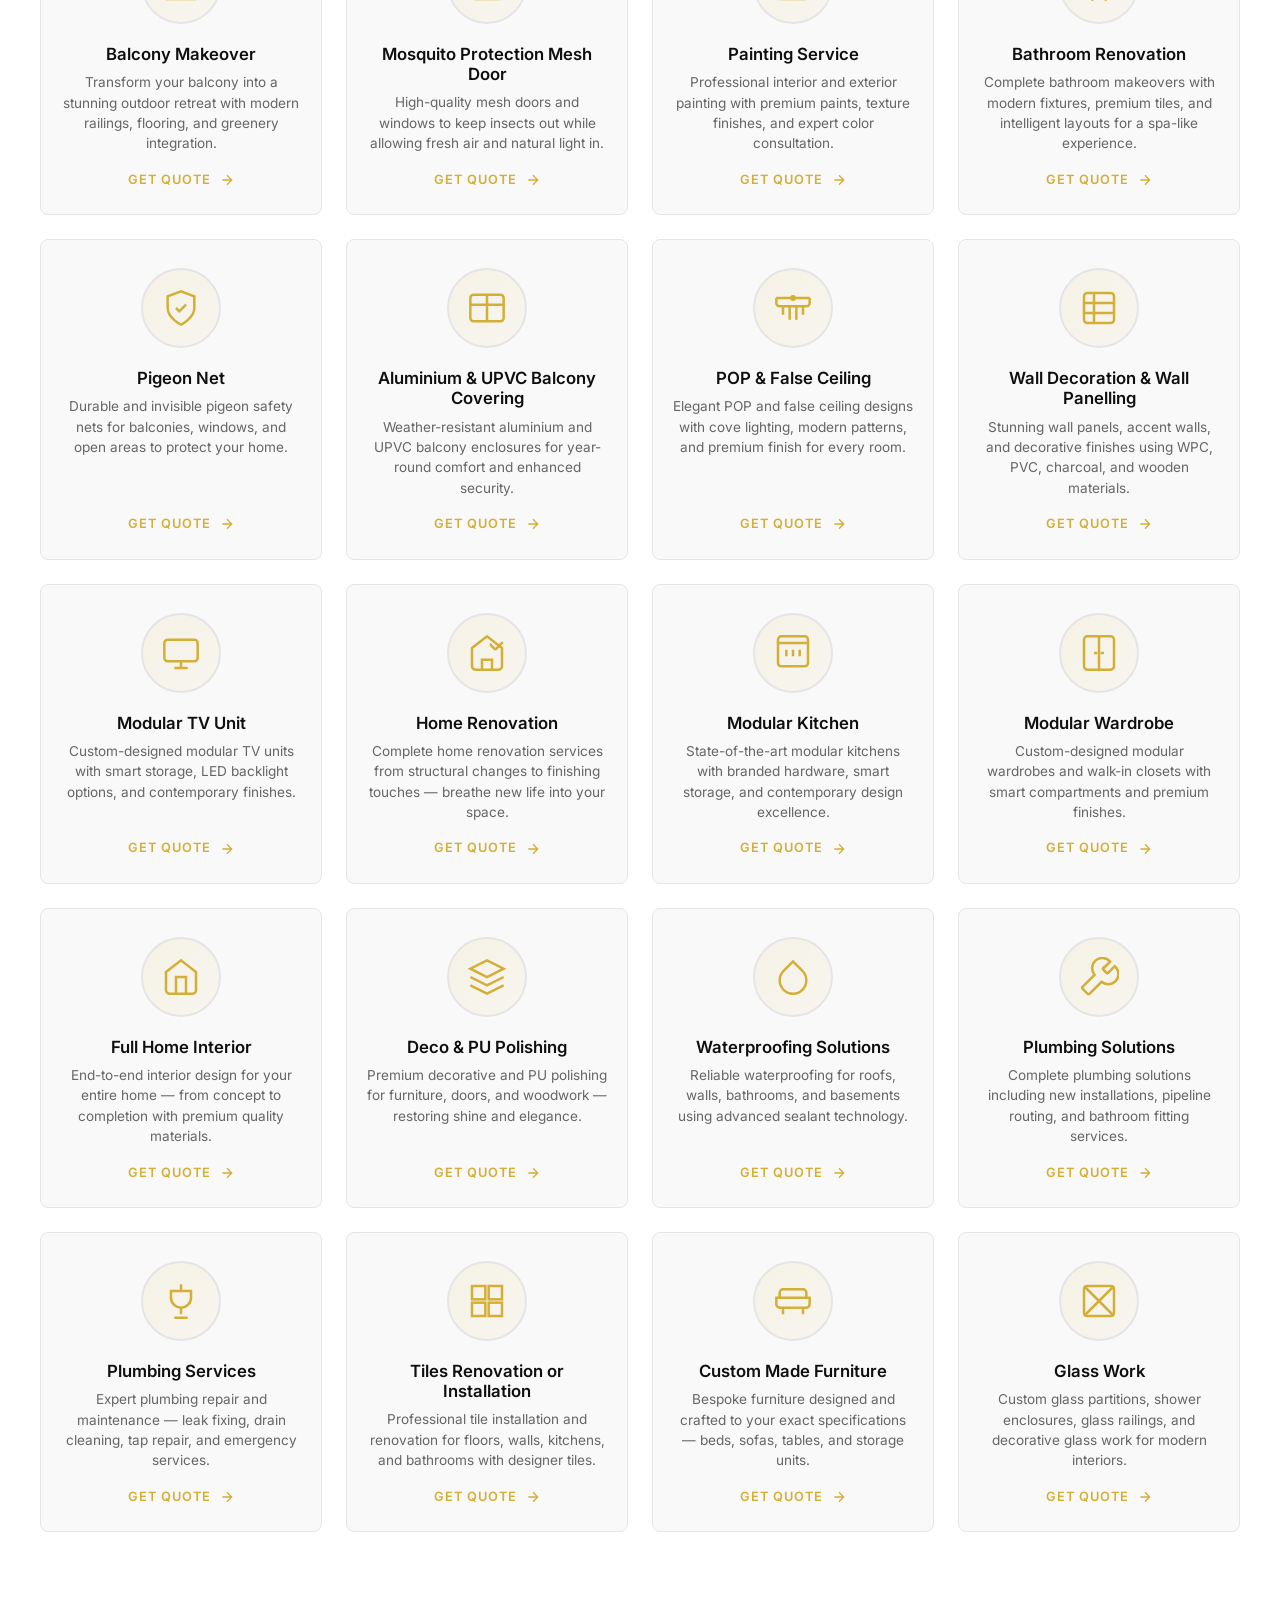
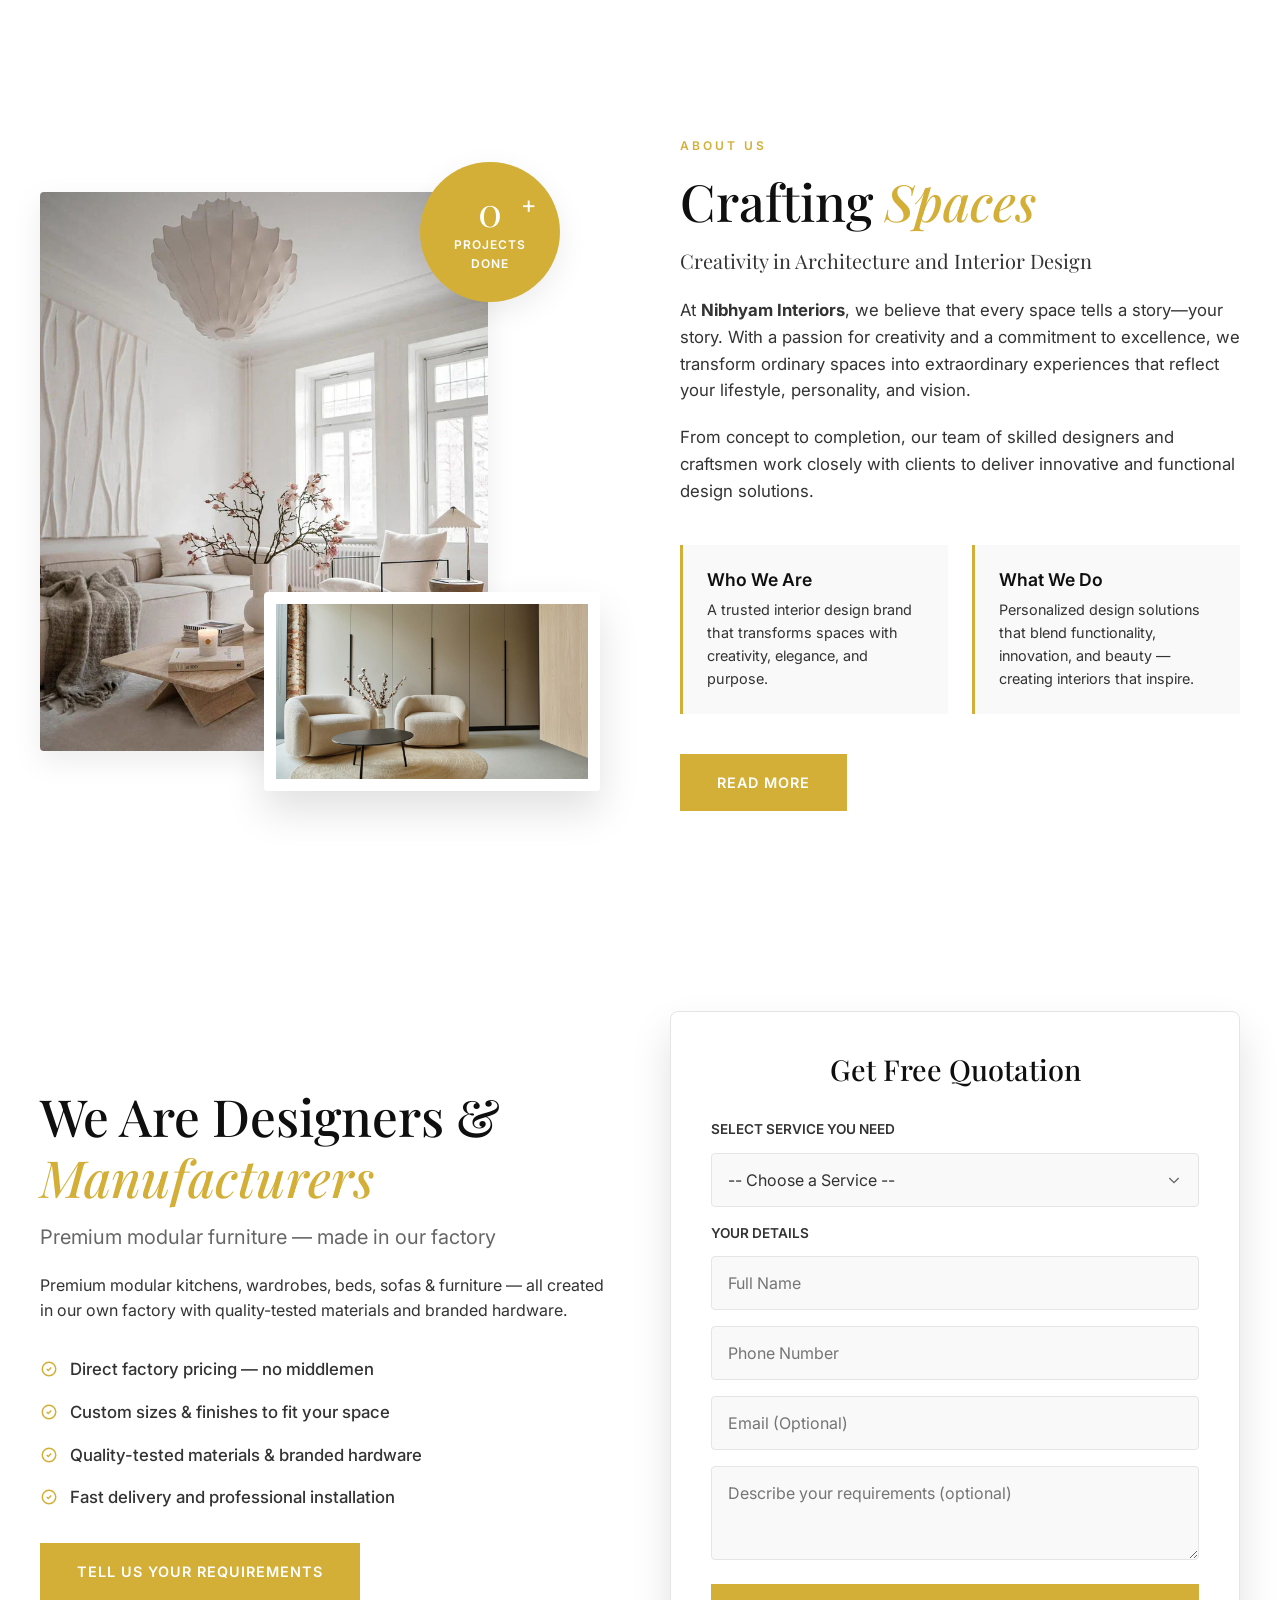
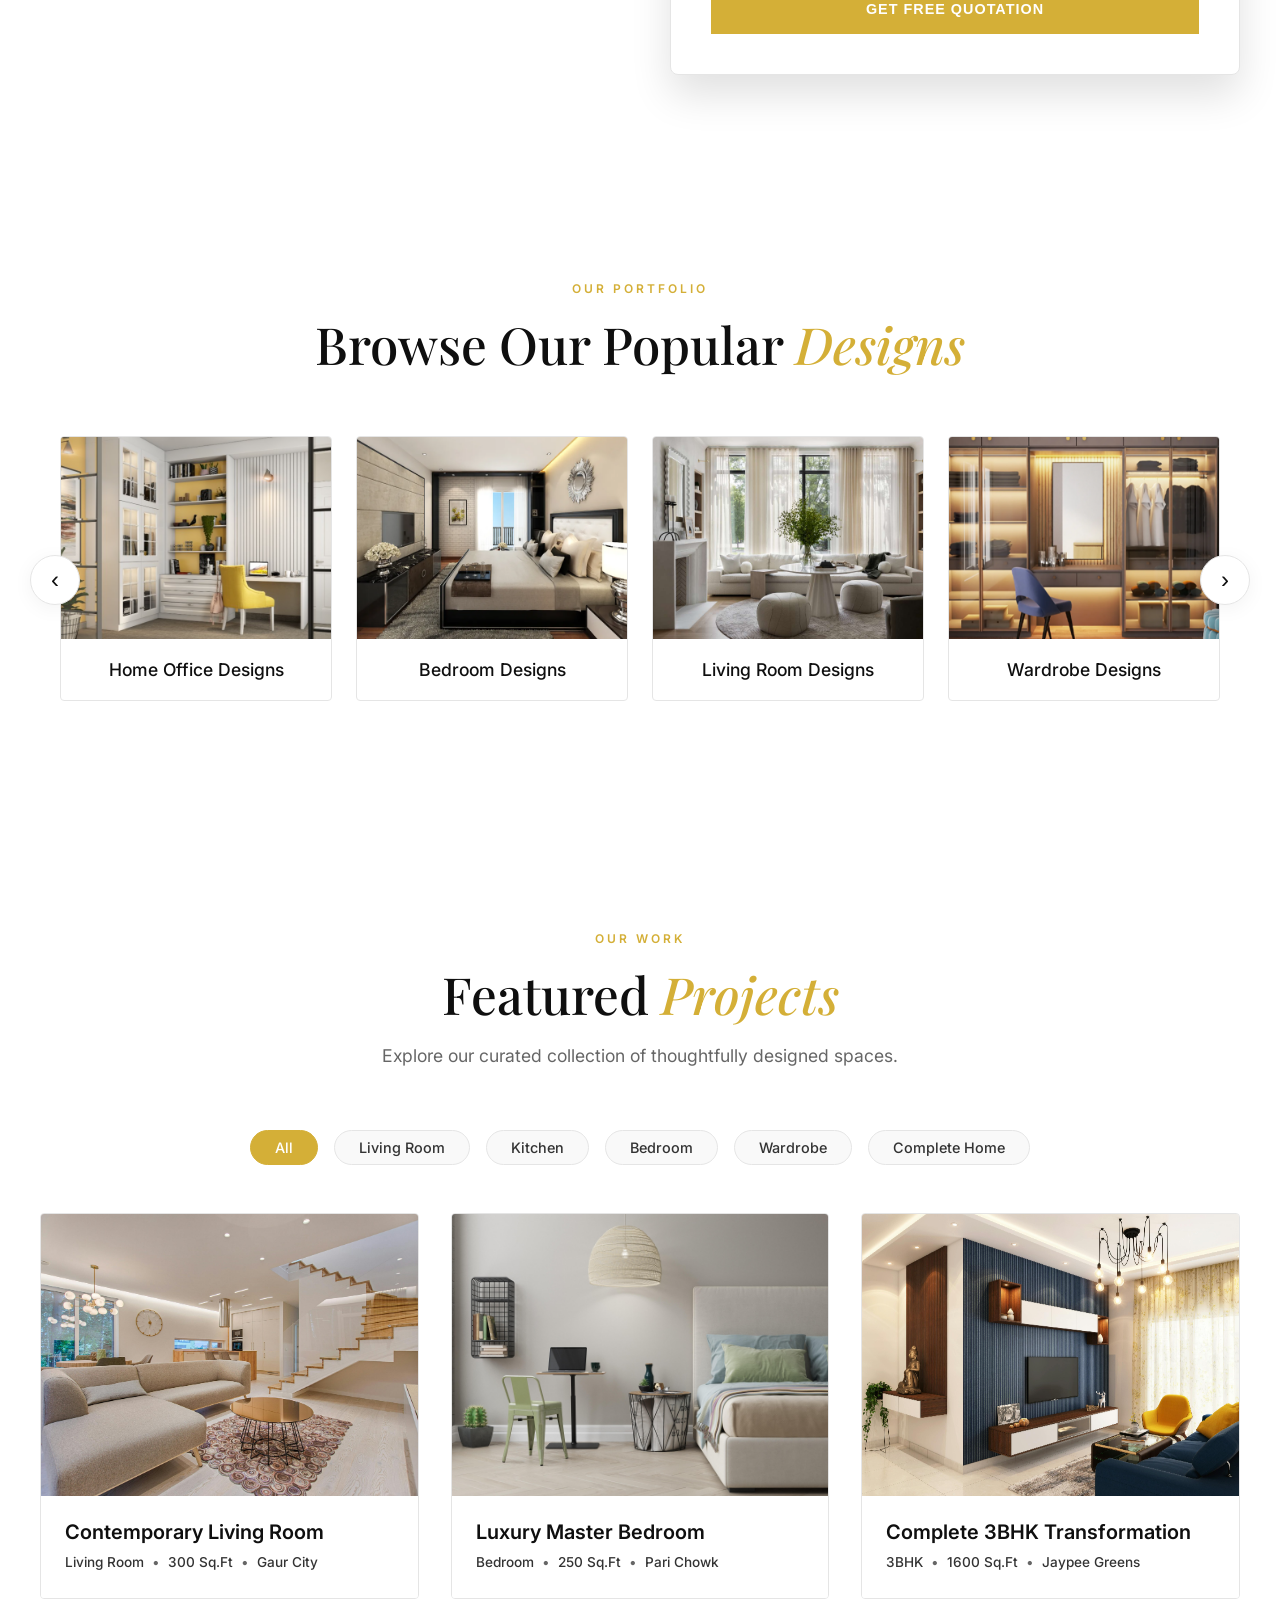
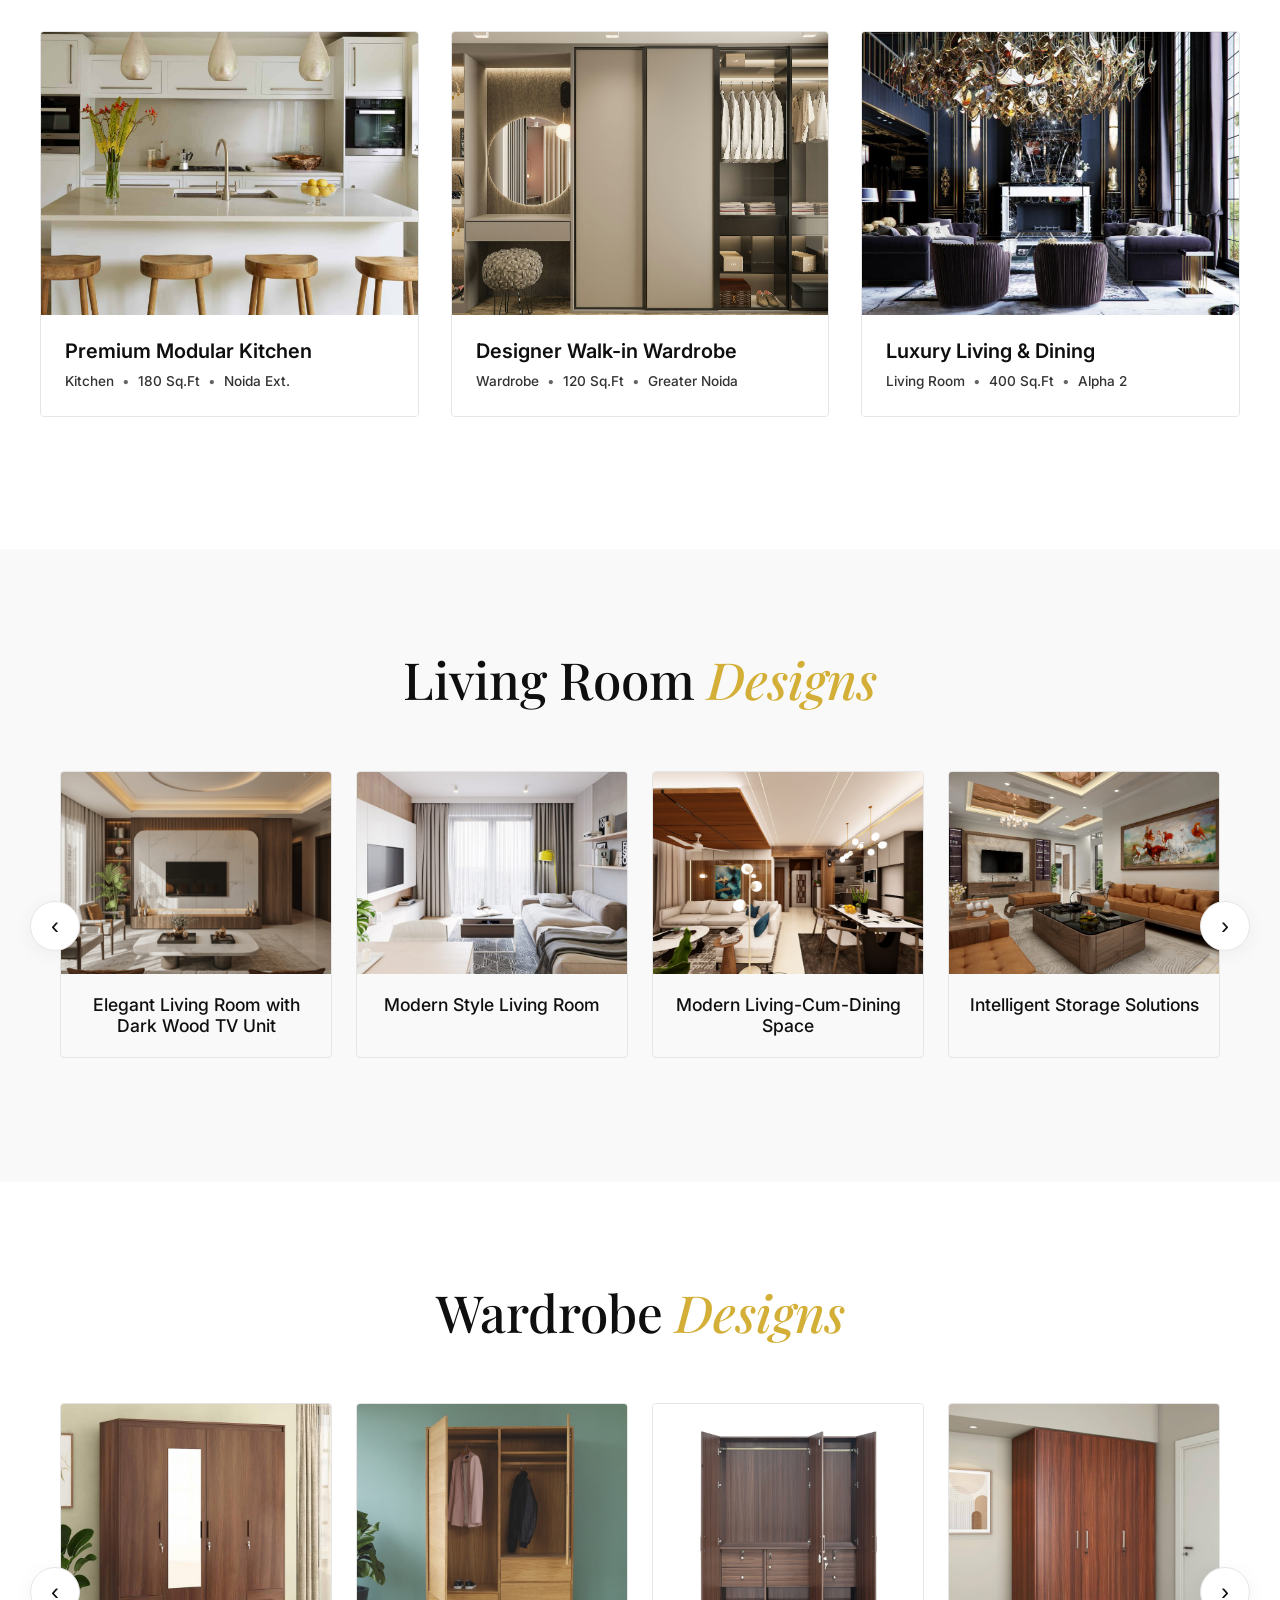
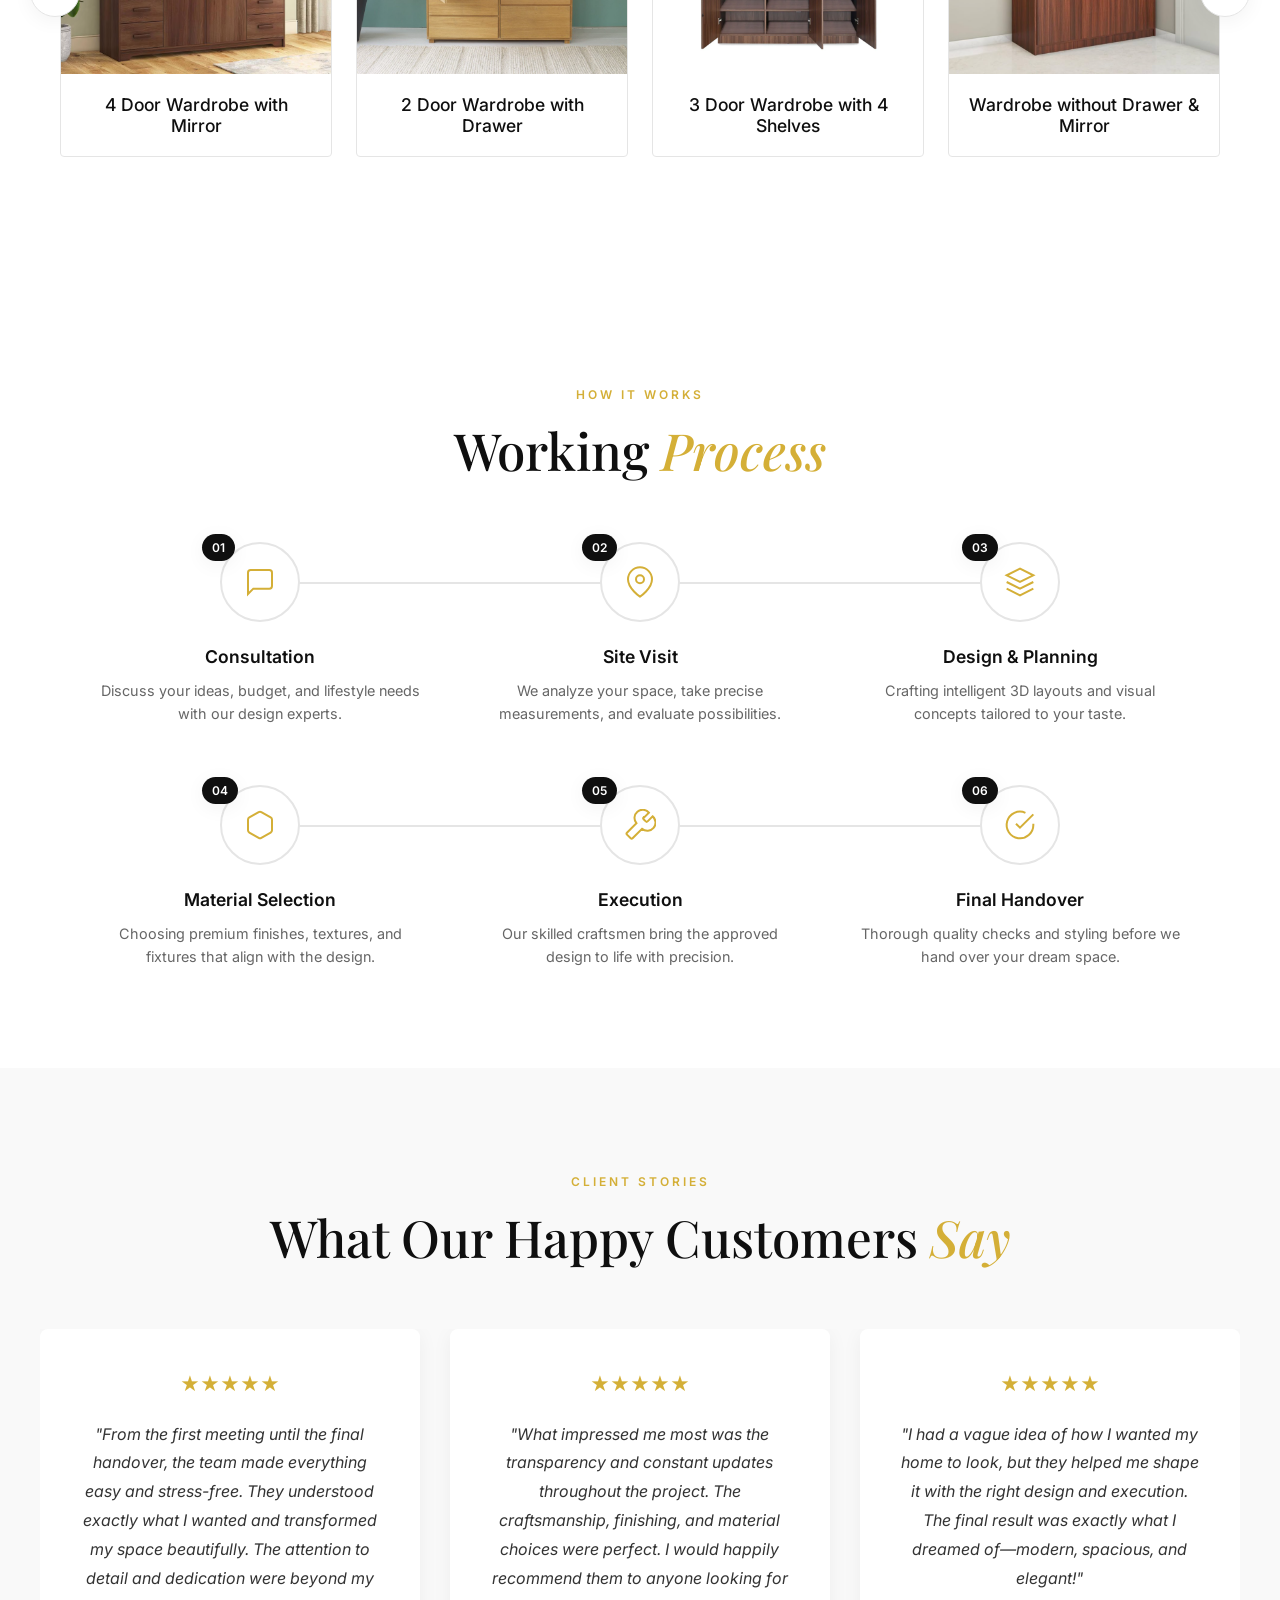
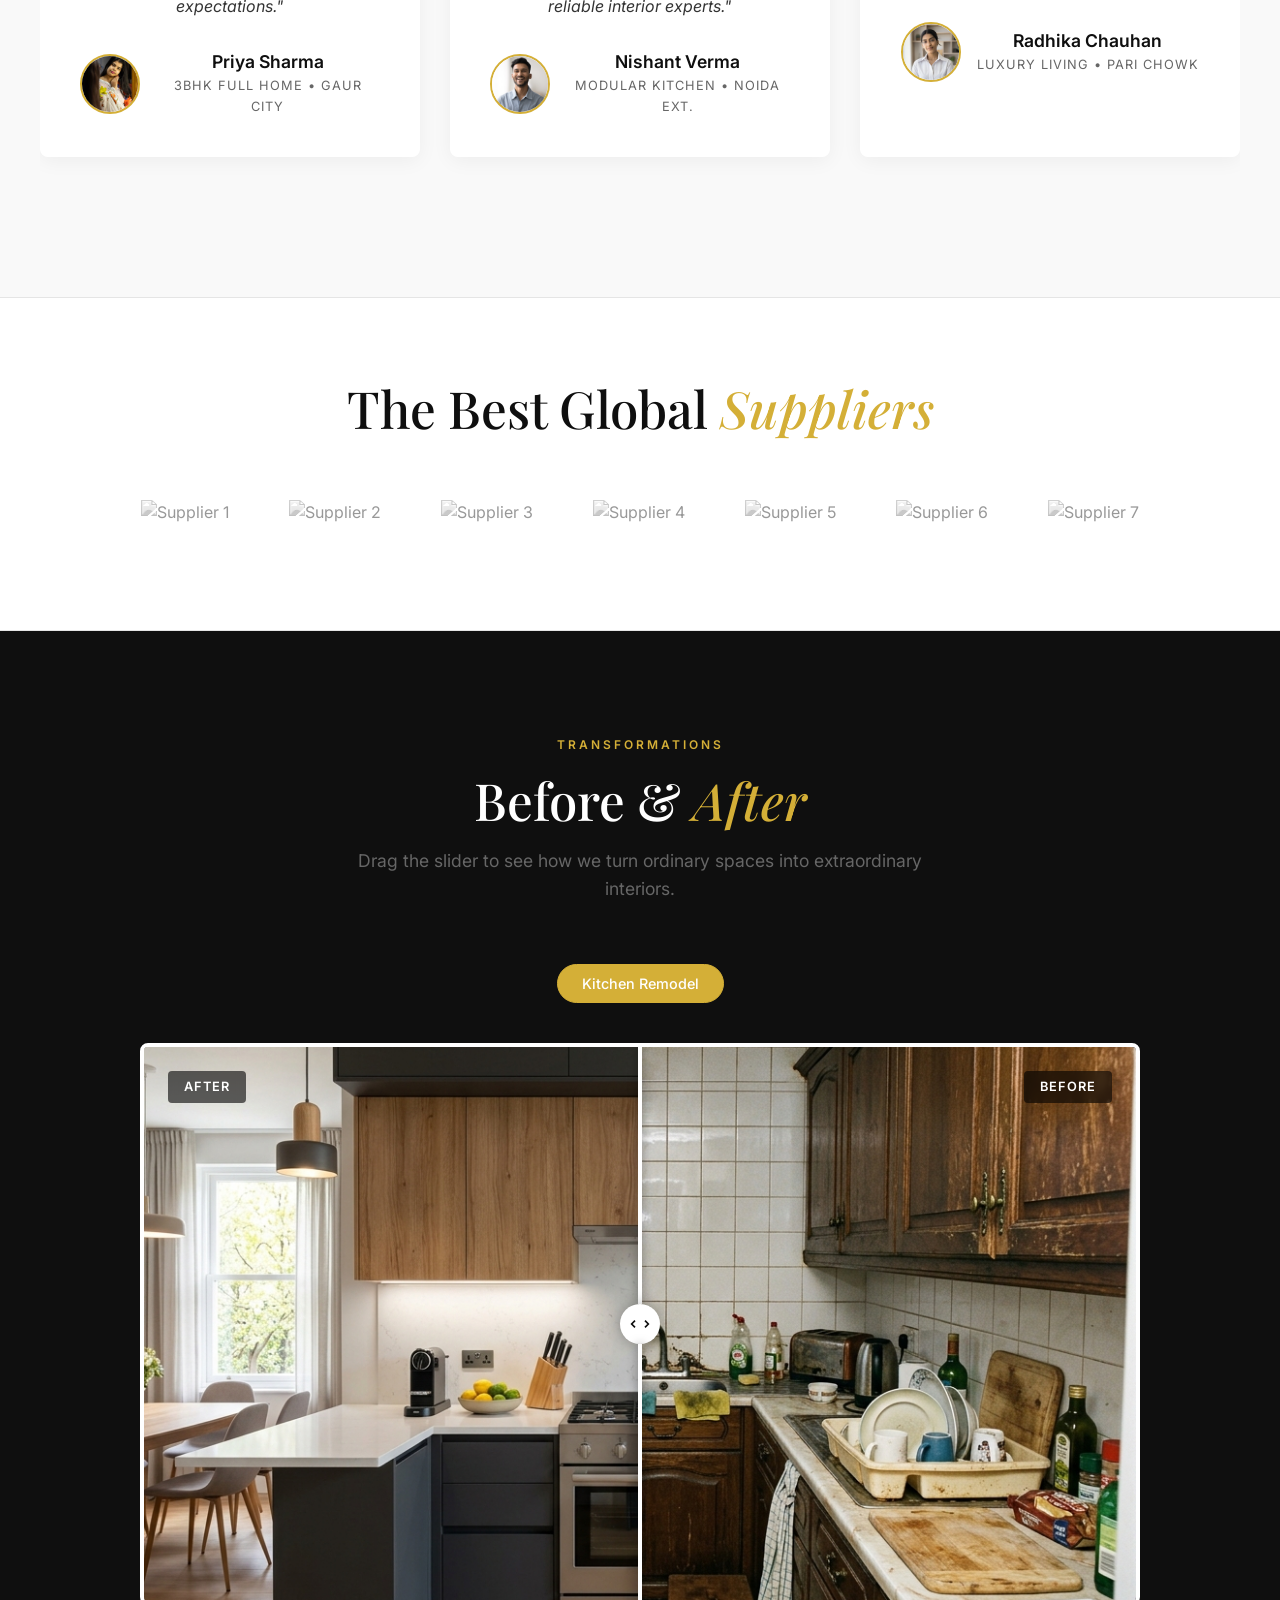
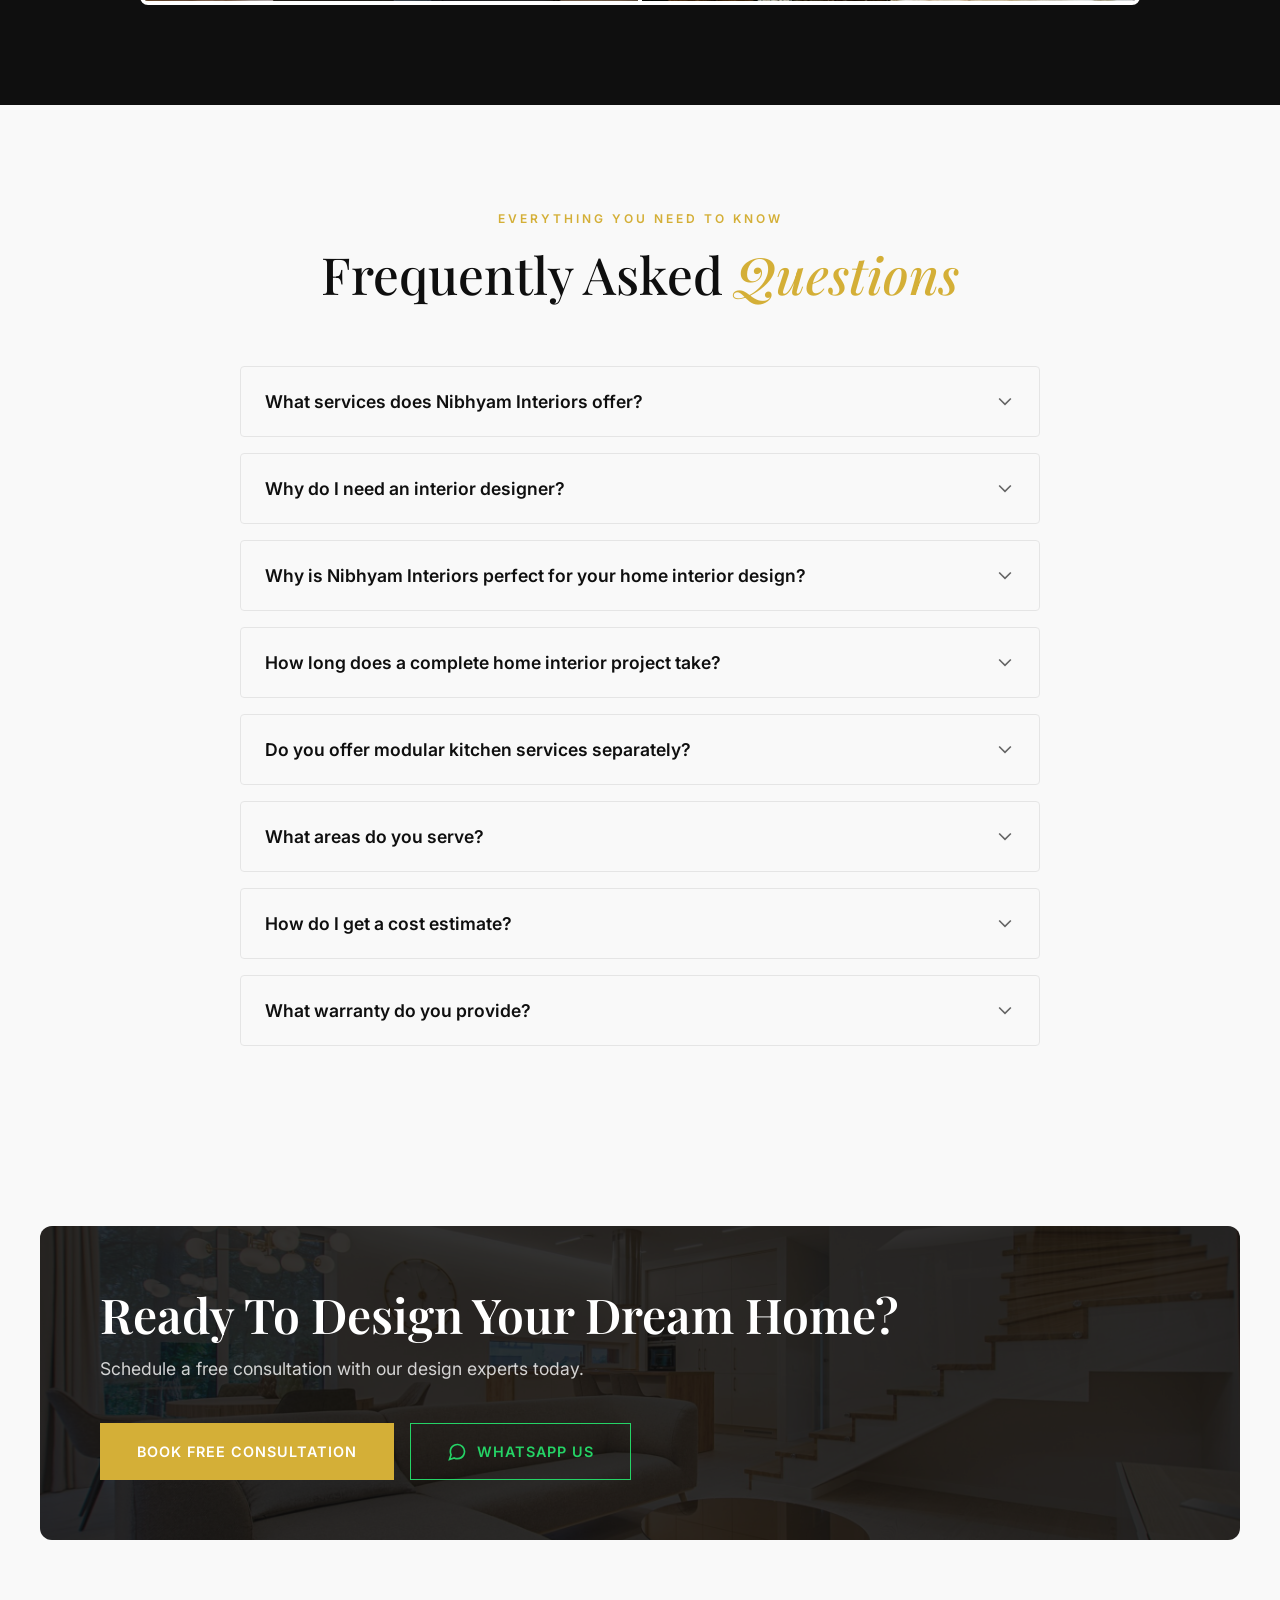
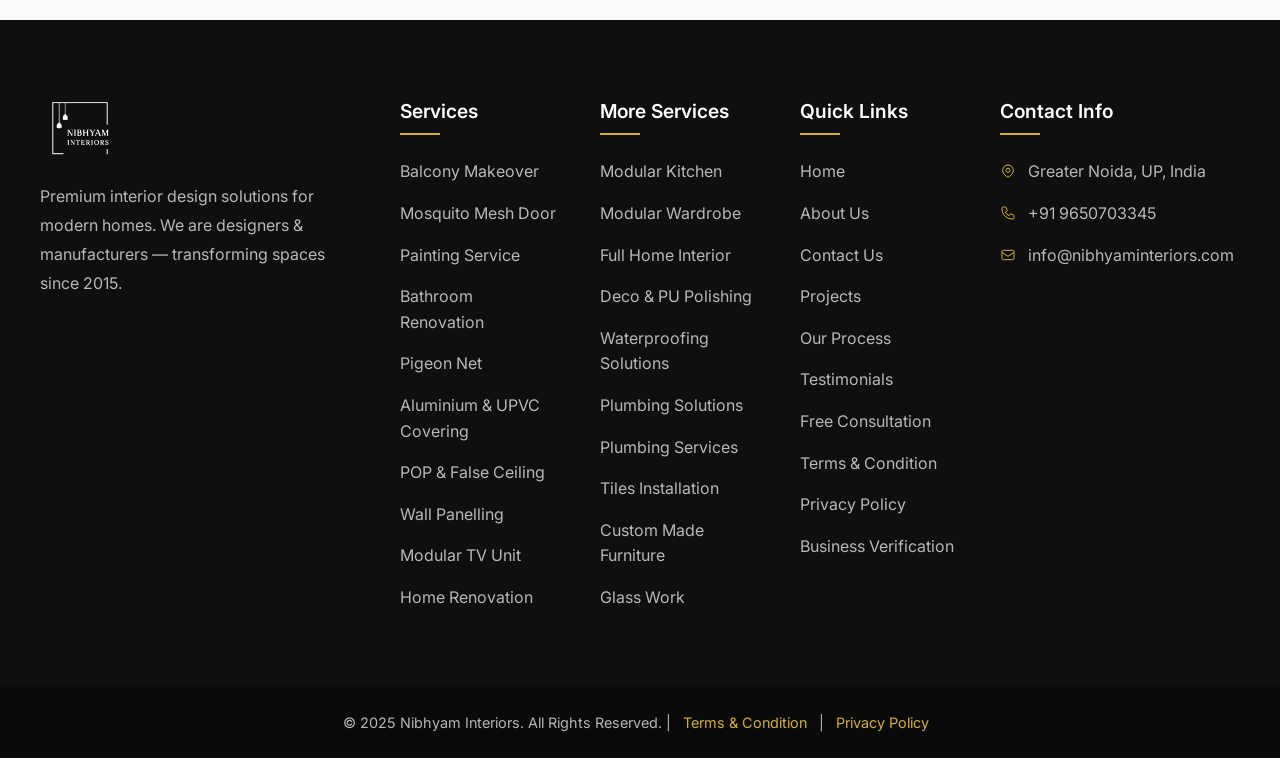
==== commit 6749ce7a: "Add legal pages, smart navbar, scroll-to-form fix, mobile footer fix, .htaccess clean URLs" ====
--- a/index.html
+++ b/index.html
@@ -370,7 +370,7 @@
                         <div class="about-mini-card"><h4>Who We Are</h4><p>A trusted interior design brand that transforms spaces with creativity, elegance, and purpose.</p></div>
                         <div class="about-mini-card"><h4>What We Do</h4><p>Personalized design solutions that blend functionality, innovation, and beauty — creating interiors that inspire.</p></div>
                     </div>
-                    <a href="#getfreequotation" class="btn btn-primary"><span>Read More</span></a>
+                    <a href="about.html" class="btn btn-primary"><span>Read More</span></a>
                 </div>
             </div>
         </div>
@@ -392,7 +392,7 @@
                     </ul>
                     <a href="#getfreequotation" class="btn btn-primary"><span>Tell us your requirements</span></a>
                 </div>
-                <div class="factory-form-wrap anim">
+                <div class="factory-form-wrap anim" id="quotationFormWrap">
                     <form class="bhk-form" id="quotationForm">
                         <h3>Get Free Quotation</h3>
                         <div class="form-label">Select Service You Need</div>
@@ -643,18 +643,18 @@
                     </div>
                     <div class="footer-col"><h4>Services</h4><ul><li><a href="#services">Balcony Makeover</a></li><li><a href="#services">Mosquito Mesh Door</a></li><li><a href="#services">Painting Service</a></li><li><a href="#services">Bathroom Renovation</a></li><li><a href="#services">Pigeon Net</a></li><li><a href="#services">Aluminium & UPVC Covering</a></li><li><a href="#services">POP & False Ceiling</a></li><li><a href="#services">Wall Panelling</a></li><li><a href="#services">Modular TV Unit</a></li><li><a href="#services">Home Renovation</a></li></ul></div>
                     <div class="footer-col"><h4>More Services</h4><ul><li><a href="#services">Modular Kitchen</a></li><li><a href="#services">Modular Wardrobe</a></li><li><a href="#services">Full Home Interior</a></li><li><a href="#services">Deco & PU Polishing</a></li><li><a href="#services">Waterproofing Solutions</a></li><li><a href="#services">Plumbing Solutions</a></li><li><a href="#services">Plumbing Services</a></li><li><a href="#services">Tiles Installation</a></li><li><a href="#services">Custom Made Furniture</a></li><li><a href="#services">Glass Work</a></li></ul></div>
-                    <div class="footer-col"><h4>Quick Links</h4><ul><li><a href="#home">Home</a></li><li><a href="#about">About Us</a></li><li><a href="#projects">Projects</a></li><li><a href="#process">Our Process</a></li><li><a href="#testimonials">Testimonials</a></li><li><a href="#getfreequotation">Free Consultation</a></li></ul></div>
+                    <div class="footer-col"><h4>Quick Links</h4><ul><li><a href="#home">Home</a></li><li><a href="about.html">About Us</a></li><li><a href="contact.html">Contact Us</a></li><li><a href="#projects">Projects</a></li><li><a href="#process">Our Process</a></li><li><a href="#testimonials">Testimonials</a></li><li><a href="#getfreequotation">Free Consultation</a></li><li><a href="terms.html">Terms & Condition</a></li><li><a href="privacy.html">Privacy Policy</a></li><li><a href="business-verification.html">Business Verification</a></li></ul></div>
                     <div class="footer-col"><h4>Contact Info</h4><div class="footer-contact"><p><svg width="16" height="16" viewBox="0 0 24 24" fill="none" stroke="currentColor" stroke-width="1.5"><path d="M17.657 16.657L13.414 20.9a2 2 0 01-2.827 0l-4.244-4.243a8 8 0 1111.314 0z"/><path d="M15 11a3 3 0 11-6 0 3 3 0 016 0z"/></svg>Greater Noida, UP, India</p><p><svg width="16" height="16" viewBox="0 0 24 24" fill="none" stroke="currentColor" stroke-width="1.5"><path d="M3 5a2 2 0 012-2h3.28a1 1 0 01.948.684l1.498 4.493a1 1 0 01-.502 1.21l-2.257 1.13a11.042 11.042 0 005.516 5.516l1.13-2.257a1 1 0 011.21-.502l4.493 1.498a1 1 0 01.684.949V19a2 2 0 01-2 2h-1C9.716 21 3 14.284 3 6V5z"/></svg>+91 9650703345</p><p><svg width="16" height="16" viewBox="0 0 24 24" fill="none" stroke="currentColor" stroke-width="1.5"><path d="M3 8l7.89 5.26a2 2 0 002.22 0L21 8M5 19h14a2 2 0 002-2V7a2 2 0 00-2-2H5a2 2 0 00-2 2v10a2 2 0 002 2z"/></svg>info@nibhyaminteriors.com</p></div>
                         <div class="footer-map"><iframe src="https://www.google.com/maps/embed?pb=!1m18!1m12!1m3!1d112173.07726949648!2d77.39876055!3d28.47447395!2m3!1f0!2f0!3f0!3m2!1i1024!2i768!4f13.1!3m3!1m2!1s0x390cc1e35f8023fd%3A0x9be5460d82e9e764!2sGreater%20Noida%2C%20Uttar%20Pradesh!5e0!3m2!1sen!2sin!4v1700000000000!5m2!1sen!2sin" width="100%" height="160" style="border:0;border-radius:12px" allowfullscreen loading="lazy" title="Location"></iframe></div>
                     </div>
                 </div>
             </div>
         </div>
-        <div class="footer-bottom"><div class="container"><p>© 2025 Nibhyam Interiors. All Rights Reserved. | <a href="#">Terms & Condition</a> | <a href="#">Privacy Policy</a></p></div></div>
+        <div class="footer-bottom"><div class="container"><p>© 2025 Nibhyam Interiors. All Rights Reserved. | <a href="terms.html">Terms & Condition</a> | <a href="privacy.html">Privacy Policy</a></p></div></div>
     </footer>
 
     <!-- STICKY ESTIMATE BTN -->
-    <a href="#bhkForm" class="sticky-estimate-btn">
+    <a href="#getfreequotation" class="sticky-estimate-btn">
         <svg width="20" height="20" viewBox="0 0 24 24" fill="none" stroke="currentColor" stroke-width="2" stroke-linecap="round" stroke-linejoin="round" style="margin-right: 8px;"><rect x="4" y="2" width="16" height="20" rx="2" ry="2"></rect><line x1="8" y1="6" x2="16" y2="6"></line><line x1="8" y1="10" x2="8.01" y2="10"></line><line x1="12" y1="10" x2="12.01" y2="10"></line><line x1="16" y1="10" x2="16.01" y2="10"></line><line x1="8" y1="14" x2="8.01" y2="14"></line><line x1="12" y1="14" x2="12.01" y2="14"></line><line x1="16" y1="14" x2="16.01" y2="14"></line><line x1="8" y1="18" x2="8.01" y2="18"></line><line x1="12" y1="18" x2="12.01" y2="18"></line><line x1="16" y1="18" x2="16.01" y2="18"></line></svg>
         Get Free Estimate
     </a>
--- a/styles.css
+++ b/styles.css
@@ -23,7 +23,7 @@
 }
 
 *,*::before,*::after { margin: 0; padding: 0; box-sizing: border-box; }
-html { scroll-behavior: smooth; font-size: 16px; scroll-padding-top: 100px; }
+html { scroll-behavior: smooth; font-size: 16px; }
 body { font-family: var(--font-b); color: var(--gray-dark); background: var(--white); line-height: 1.6; overflow-x: hidden; -webkit-font-smoothing: antialiased; }
 a { text-decoration: none; color: inherit; transition: var(--transition); }
 img { max-width: 100%; height: auto; display: block; }
@@ -47,7 +47,8 @@
 .btn-full { width: 100%; }
 
 /* NAVBAR */
-.navbar { position: fixed; top: 0; left: 0; right: 0; z-index: 10000; padding: 16px 0; transition: var(--transition); }
+.navbar { position: fixed; top: 0; left: 0; right: 0; z-index: 10000; padding: 16px 0; transition: var(--transition); transform: translateY(0); }
+.navbar.navbar-hidden { transform: translateY(-100%); }
 .navbar.scrolled { background: rgba(255, 255, 255, 0.95); padding: 10px 0; box-shadow: var(--shadow-sm); backdrop-filter: blur(12px); -webkit-backdrop-filter: blur(12px); }
 .nav-container { max-width: 1400px; margin: 0 auto; padding: 0 40px; display: flex; align-items: center; justify-content: space-between; }
 .nav-logo-img { height: 48px; transition: var(--transition); filter: brightness(0) invert(1); }
@@ -170,8 +171,8 @@
 .package-card.active { border-color: var(--gold); background: rgba(212,175,55,0.05); }
 .form-input { width: 100%; padding: 16px; border: 1px solid var(--border); border-radius: 4px; font-family: var(--font-b); font-size: 1rem; margin-bottom: 16px; transition: var(--transition); background: var(--bg-light); outline: none; }
 .form-input:focus { border-color: var(--gold); background: var(--white); box-shadow: 0 0 0 3px rgba(212,175,55,0.1); }
-.form-select { appearance: none; -webkit-appearance: none; background-image: url("data:image/svg+xml,%3Csvg xmlns='http://www.w3.org/2000/svg' width='16' height='16' viewBox='0 0 24 24' fill='none' stroke='%23666' stroke-width='2'%3E%3Cpath d='M19 9l-7 7-7-7'/%3E%3C/svg%3E"); background-repeat: no-repeat; background-position: right 16px center; padding-right: 44px; cursor: pointer; color: var(--gray-dark); }
-.form-select:focus { background-image: url("data:image/svg+xml,%3Csvg xmlns='http://www.w3.org/2000/svg' width='16' height='16' viewBox='0 0 24 24' fill='none' stroke='%23D4AF37' stroke-width='2'%3E%3Cpath d='M19 9l-7 7-7-7'/%3E%3C/svg%3E"); }
+.form-select { appearance: none; -webkit-appearance: none; background: var(--bg-light) url("data:image/svg+xml,%3Csvg xmlns='http://www.w3.org/2000/svg' width='16' height='16' viewBox='0 0 24 24' fill='none' stroke='%23666' stroke-width='2'%3E%3Cpath d='M19 9l-7 7-7-7'/%3E%3C/svg%3E") no-repeat right 16px center; padding-right: 44px; cursor: pointer; color: var(--gray-dark); }
+.form-select:focus { background: var(--white) url("data:image/svg+xml,%3Csvg xmlns='http://www.w3.org/2000/svg' width='16' height='16' viewBox='0 0 24 24' fill='none' stroke='%23D4AF37' stroke-width='2'%3E%3Cpath d='M19 9l-7 7-7-7'/%3E%3C/svg%3E") no-repeat right 16px center; }
 .form-textarea { resize: vertical; min-height: 80px; font-family: var(--font-b); }
 
 /* CAROUSELS */
@@ -362,6 +363,7 @@
     
     .sticky-estimate-btn { bottom: 0; left: 0; width: 100%; border-radius: 0; padding: 18px; font-size: 1rem; }
     .whatsapp-float { bottom: 85px; right: 20px; }
+    .footer-bottom { padding-bottom: 80px; }
     
     .hero-title { font-size: 2.5rem; }
     .hero-scroll-indicator { display: none; }
@@ -394,3 +396,292 @@
 ::-webkit-scrollbar-thumb { background: var(--gold); border-radius: 5px; }
 ::-webkit-scrollbar-thumb:hover { background: var(--gold-dark); }
 ::selection { background: var(--gold); color: var(--white); }
+
+/* ===================================================================
+   LEGAL / INFO PAGES
+   =================================================================== */
+.legal-page-hero {
+    background: var(--black);
+    padding: 160px 0 80px;
+    text-align: center;
+    position: relative;
+    overflow: hidden;
+}
+.legal-page-hero::before {
+    content: '';
+    position: absolute;
+    inset: 0;
+    background: linear-gradient(135deg, rgba(212,175,55,0.08) 0%, transparent 50%, rgba(212,175,55,0.05) 100%);
+    z-index: 0;
+}
+.legal-page-hero .container {
+    position: relative;
+    z-index: 1;
+}
+.legal-page-hero .breadcrumb {
+    display: flex;
+    align-items: center;
+    justify-content: center;
+    gap: 8px;
+    font-size: 0.85rem;
+    color: rgba(255,255,255,0.6);
+    margin-bottom: 24px;
+}
+.legal-page-hero .breadcrumb a {
+    color: var(--gold);
+    text-decoration: none;
+    transition: var(--transition);
+}
+.legal-page-hero .breadcrumb a:hover {
+    color: var(--gold-light);
+}
+.legal-page-hero h1 {
+    font-size: clamp(2.5rem, 5vw, 4rem);
+    color: var(--white);
+    margin-bottom: 16px;
+}
+.legal-page-hero p {
+    font-size: 1.15rem;
+    color: rgba(255,255,255,0.7);
+    max-width: 600px;
+    margin: 0 auto;
+}
+
+.legal-content-section {
+    padding: 80px 0;
+    background: var(--white);
+}
+.legal-content-section.alt-bg {
+    background: var(--bg-light);
+}
+.legal-container {
+    max-width: 900px;
+    margin: 0 auto;
+    padding: 0 40px;
+}
+.legal-container h2 {
+    font-size: 1.8rem;
+    margin-bottom: 20px;
+    padding-bottom: 12px;
+    border-bottom: 2px solid var(--gold);
+    display: inline-block;
+}
+.legal-container h3 {
+    font-size: 1.3rem;
+    margin-bottom: 12px;
+    margin-top: 32px;
+    color: var(--gray-dark);
+}
+.legal-container p {
+    font-size: 1.05rem;
+    line-height: 1.8;
+    color: var(--gray);
+    margin-bottom: 16px;
+}
+.legal-container ul, .legal-container ol {
+    margin: 16px 0 24px 24px;
+    list-style: disc;
+}
+.legal-container ol {
+    list-style: decimal;
+}
+.legal-container ul li, .legal-container ol li {
+    font-size: 1.05rem;
+    line-height: 1.8;
+    color: var(--gray);
+    margin-bottom: 8px;
+}
+.legal-container a {
+    color: var(--gold);
+    text-decoration: underline;
+    transition: var(--transition);
+}
+.legal-container a:hover {
+    color: var(--gold-dark);
+}
+.legal-container .update-date {
+    font-size: 0.9rem;
+    color: var(--gray-light);
+    font-style: italic;
+    margin-bottom: 32px;
+}
+
+/* Contact Page Specific */
+.contact-grid {
+    display: grid;
+    grid-template-columns: 1fr 1fr;
+    gap: 60px;
+    align-items: start;
+}
+.contact-info-cards {
+    display: flex;
+    flex-direction: column;
+    gap: 24px;
+}
+.contact-info-card {
+    background: var(--bg-light);
+    padding: 32px;
+    border-radius: 8px;
+    border: 1px solid var(--border);
+    display: flex;
+    align-items: flex-start;
+    gap: 20px;
+    transition: var(--transition);
+}
+.contact-info-card:hover {
+    border-color: var(--gold);
+    transform: translateY(-3px);
+    box-shadow: var(--shadow-md);
+}
+.contact-info-card .contact-icon {
+    width: 56px;
+    height: 56px;
+    border-radius: 50%;
+    background: linear-gradient(135deg, rgba(212,175,55,0.15), rgba(212,175,55,0.05));
+    display: flex;
+    align-items: center;
+    justify-content: center;
+    color: var(--gold);
+    flex-shrink: 0;
+}
+.contact-info-card h4 {
+    font-family: var(--font-b);
+    font-size: 1.1rem;
+    font-weight: 600;
+    margin-bottom: 6px;
+}
+.contact-info-card p {
+    font-size: 0.95rem;
+    color: var(--gray);
+    margin: 0;
+    line-height: 1.6;
+}
+.contact-info-card a {
+    color: var(--gold);
+    text-decoration: none;
+}
+.contact-info-card a:hover {
+    text-decoration: underline;
+}
+
+/* About Page Specific */
+.about-page-values {
+    display: grid;
+    grid-template-columns: repeat(3, 1fr);
+    gap: 32px;
+    margin-top: 48px;
+}
+.value-card {
+    background: var(--bg-light);
+    padding: 40px 32px;
+    border-radius: 8px;
+    border: 1px solid var(--border);
+    text-align: center;
+    transition: var(--transition);
+}
+.value-card:hover {
+    border-color: var(--gold);
+    transform: translateY(-5px);
+    box-shadow: var(--shadow-md);
+}
+.value-card .value-icon {
+    width: 72px;
+    height: 72px;
+    border-radius: 50%;
+    background: linear-gradient(135deg, rgba(212,175,55,0.15), rgba(212,175,55,0.05));
+    display: flex;
+    align-items: center;
+    justify-content: center;
+    color: var(--gold);
+    margin: 0 auto 20px;
+    transition: var(--transition);
+}
+.value-card:hover .value-icon {
+    background: var(--gold);
+    color: var(--white);
+}
+.value-card h4 {
+    font-family: var(--font-b);
+    font-size: 1.1rem;
+    font-weight: 600;
+    margin-bottom: 12px;
+}
+.value-card p {
+    font-size: 0.9rem;
+    color: var(--gray);
+    margin: 0;
+    line-height: 1.6;
+}
+
+/* Business Verification */
+.verification-cards {
+    display: grid;
+    grid-template-columns: repeat(2, 1fr);
+    gap: 32px;
+    margin-top: 40px;
+}
+.verification-card {
+    background: var(--white);
+    padding: 40px;
+    border-radius: 8px;
+    border: 1px solid var(--border);
+    text-align: center;
+    transition: var(--transition);
+    position: relative;
+    overflow: hidden;
+}
+.verification-card::before {
+    content: '';
+    position: absolute;
+    top: 0;
+    left: 0;
+    right: 0;
+    height: 4px;
+    background: var(--gold);
+}
+.verification-card:hover {
+    border-color: var(--gold);
+    transform: translateY(-5px);
+    box-shadow: var(--shadow-md);
+}
+.verification-card .verify-icon {
+    width: 64px;
+    height: 64px;
+    border-radius: 50%;
+    background: linear-gradient(135deg, rgba(212,175,55,0.15), rgba(212,175,55,0.05));
+    display: flex;
+    align-items: center;
+    justify-content: center;
+    color: var(--gold);
+    margin: 0 auto 20px;
+}
+.verification-card h4 {
+    font-family: var(--font-b);
+    font-size: 1.15rem;
+    font-weight: 600;
+    margin-bottom: 8px;
+}
+.verification-card p {
+    font-size: 0.95rem;
+    color: var(--gray);
+    margin: 0;
+    line-height: 1.6;
+}
+.verification-card .verify-status {
+    display: inline-flex;
+    align-items: center;
+    gap: 6px;
+    margin-top: 16px;
+    font-size: 0.85rem;
+    font-weight: 600;
+    text-transform: uppercase;
+    letter-spacing: 1px;
+    color: #28a745;
+}
+
+@media (max-width: 768px) {
+    .contact-grid { grid-template-columns: 1fr; }
+    .about-page-values { grid-template-columns: 1fr; }
+    .verification-cards { grid-template-columns: 1fr; }
+    .legal-container { padding: 0 24px; }
+}
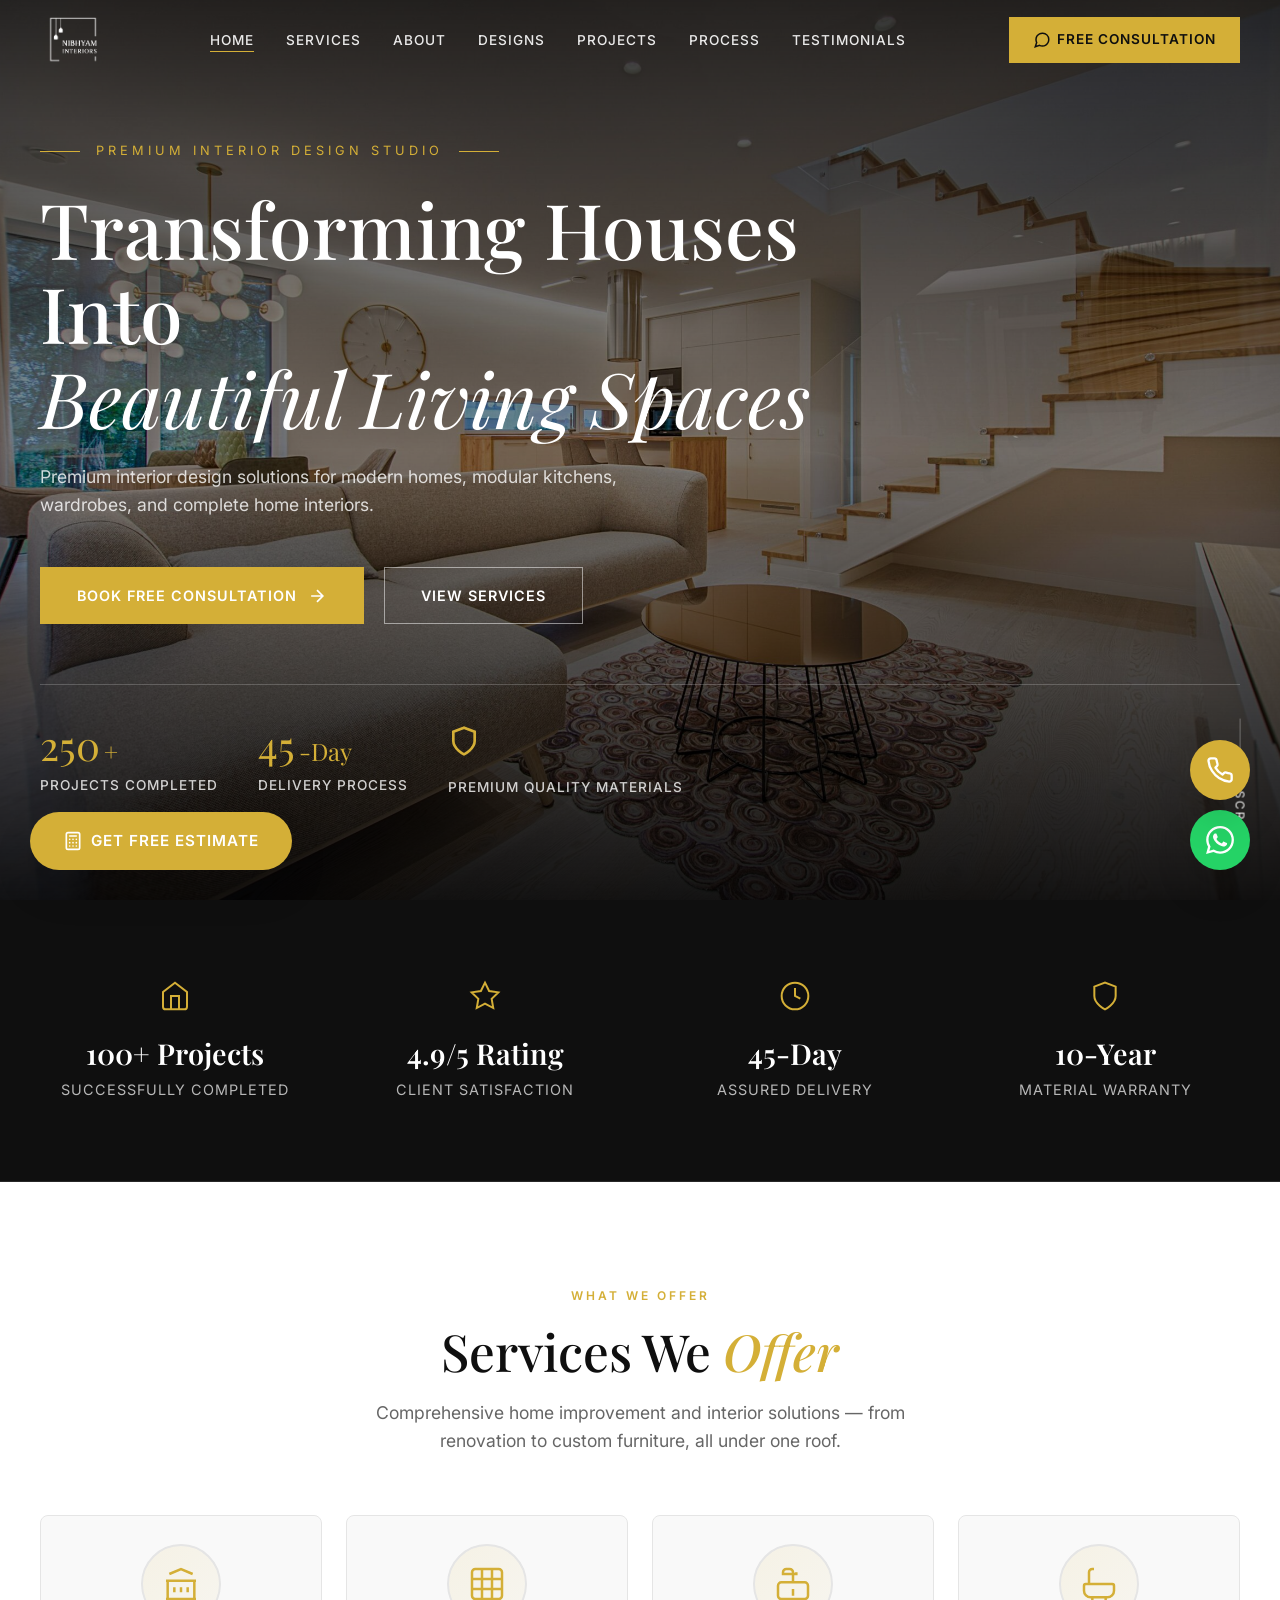
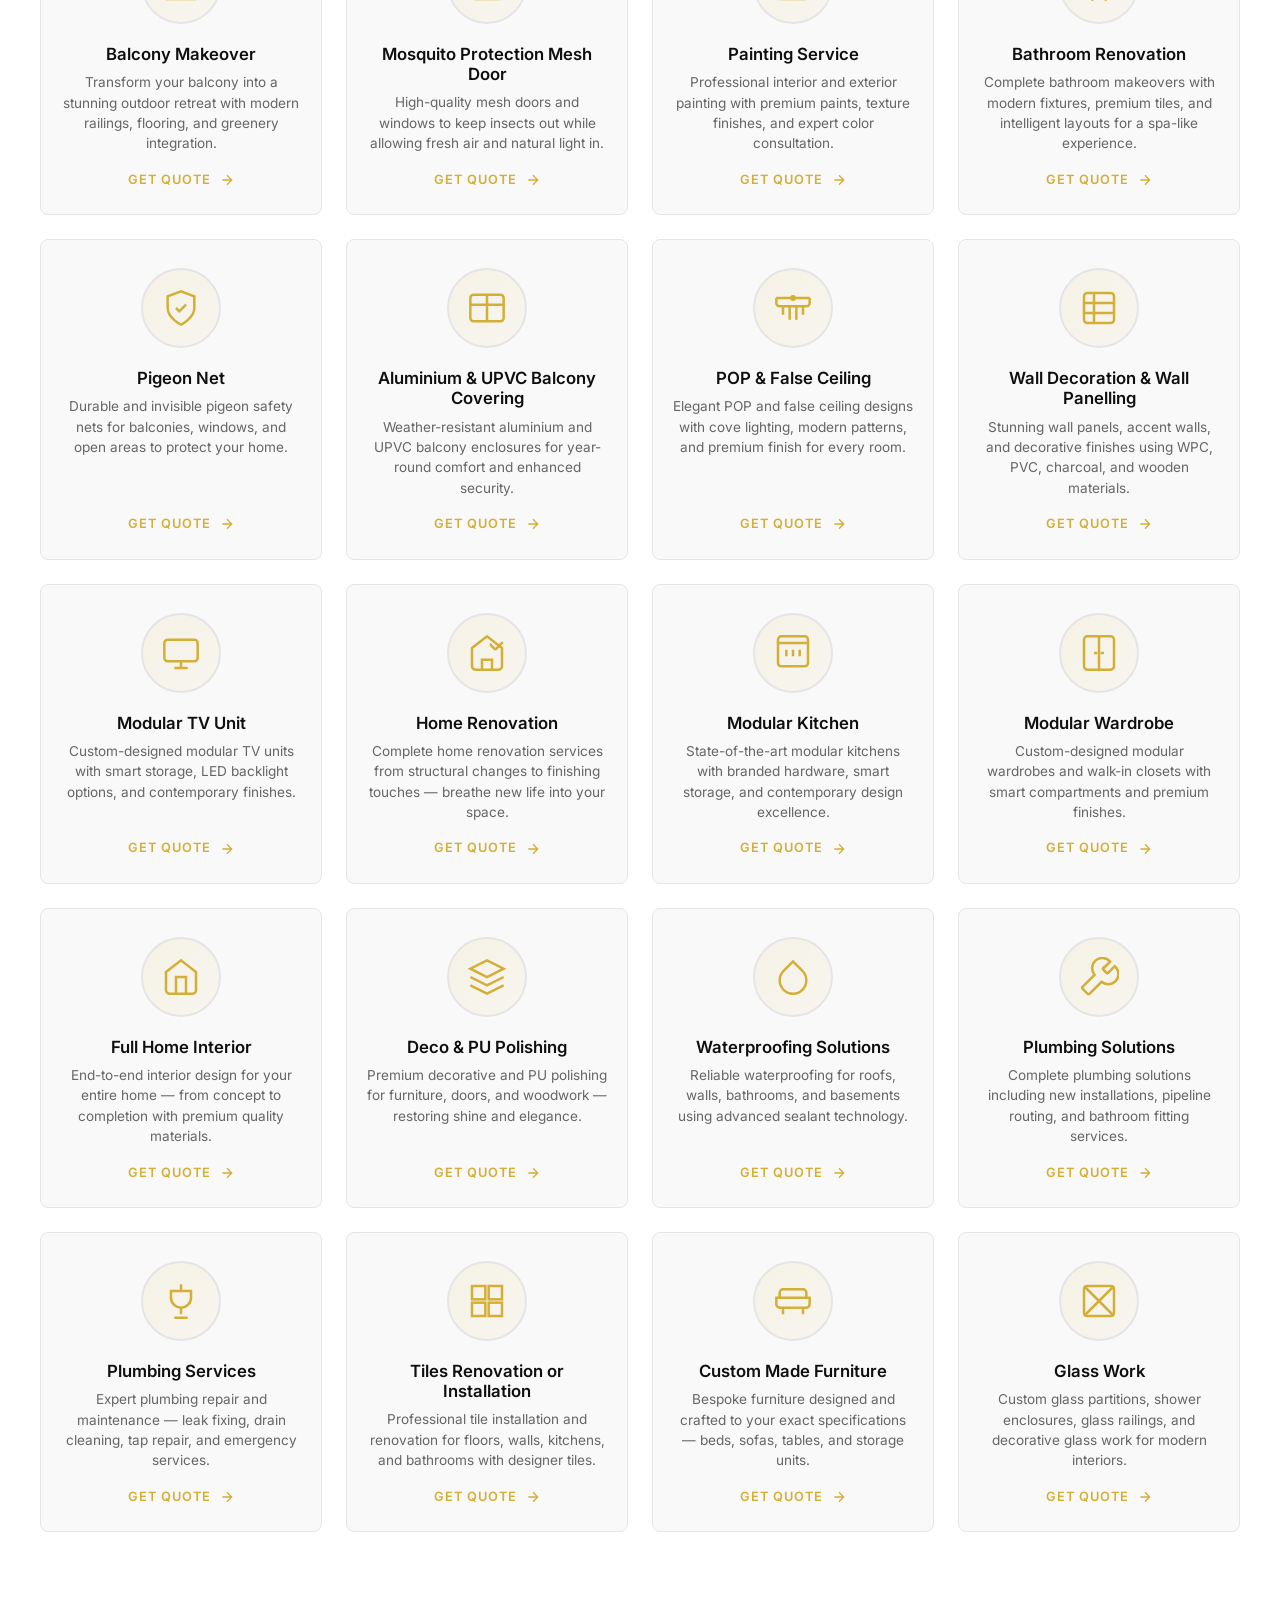
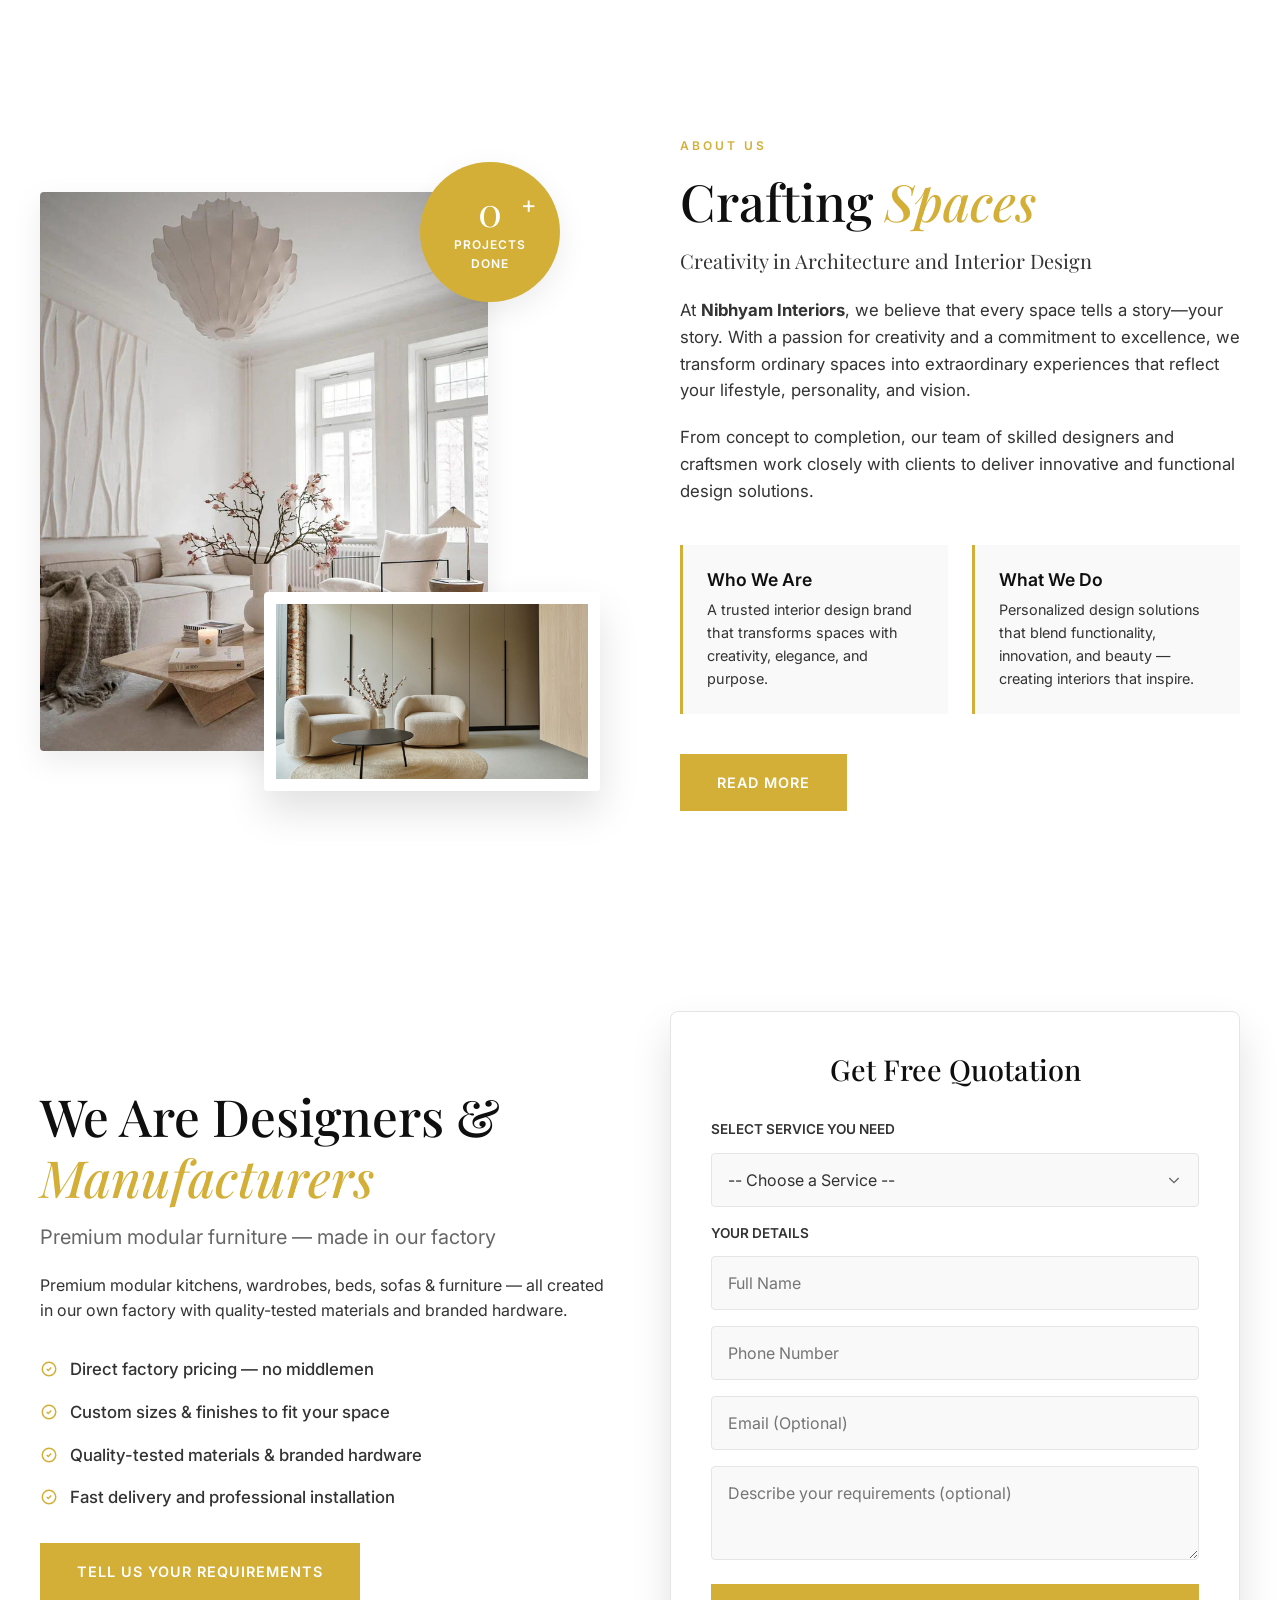
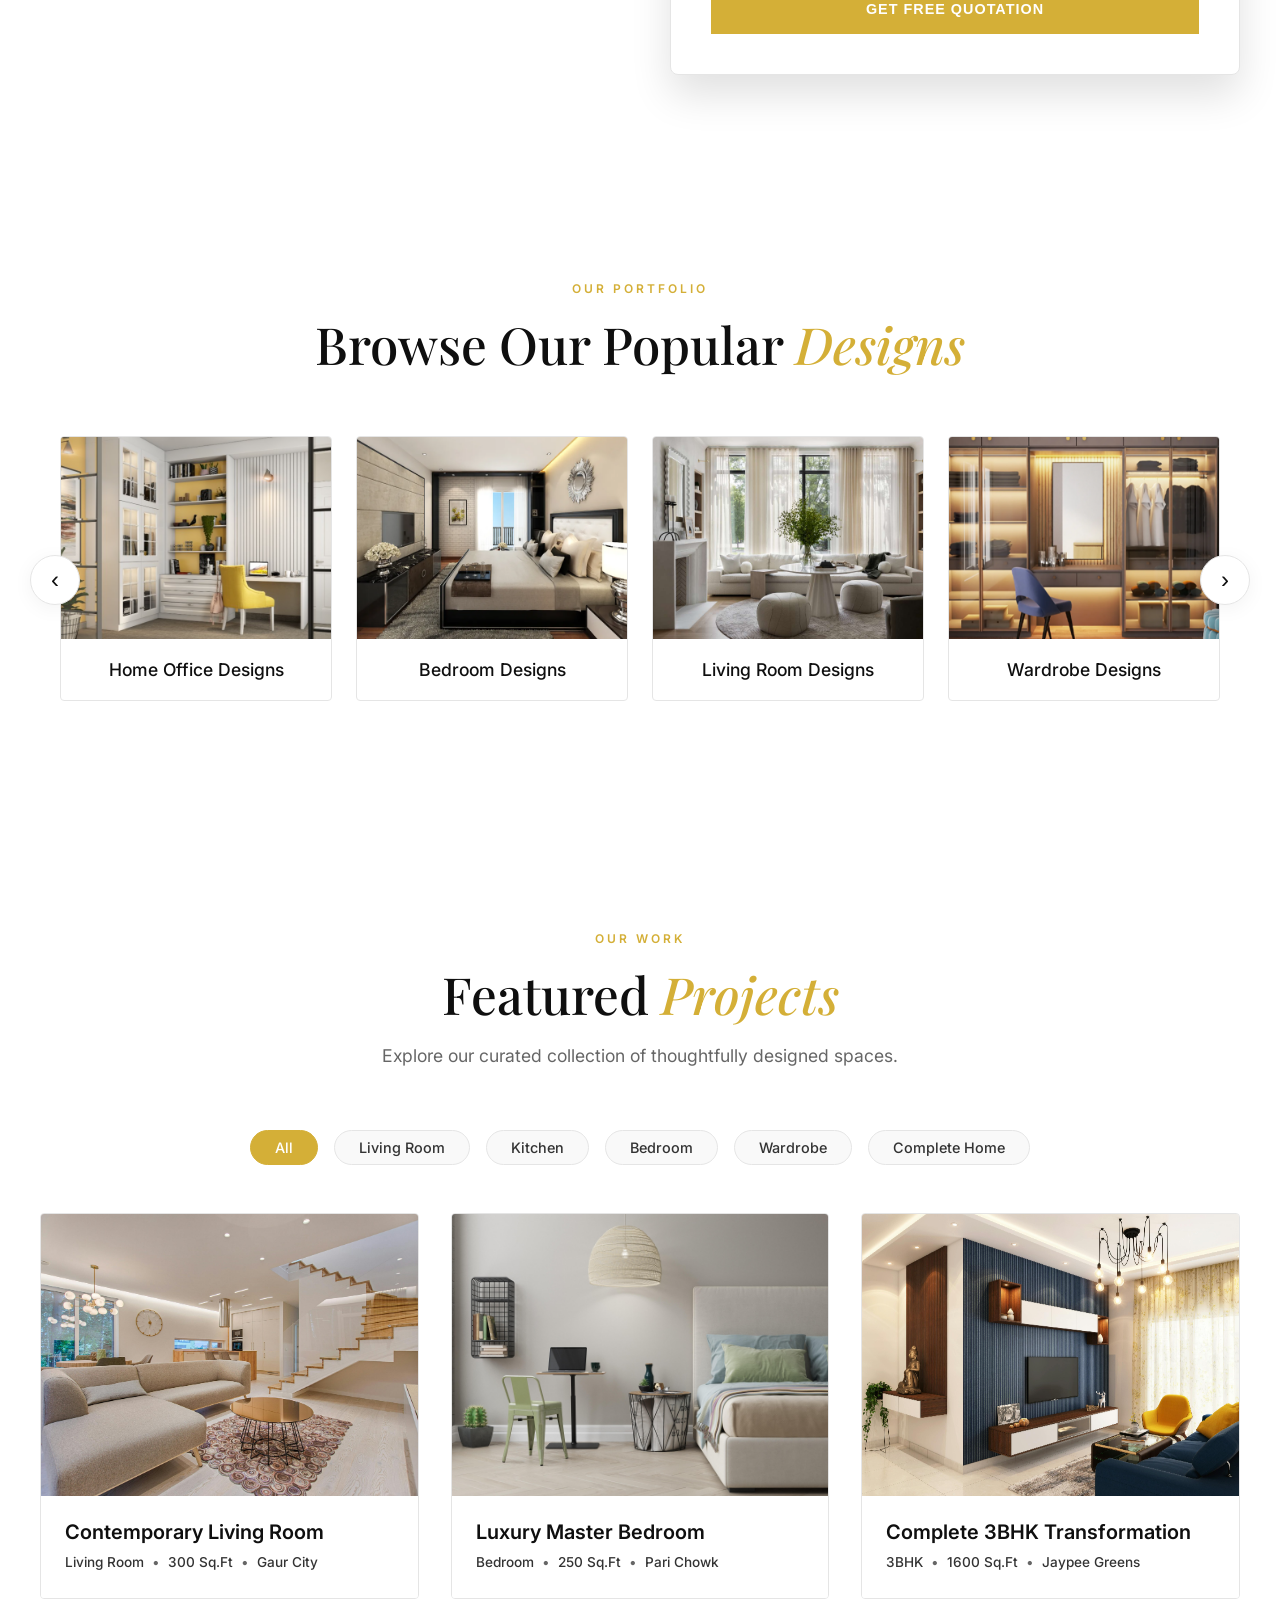
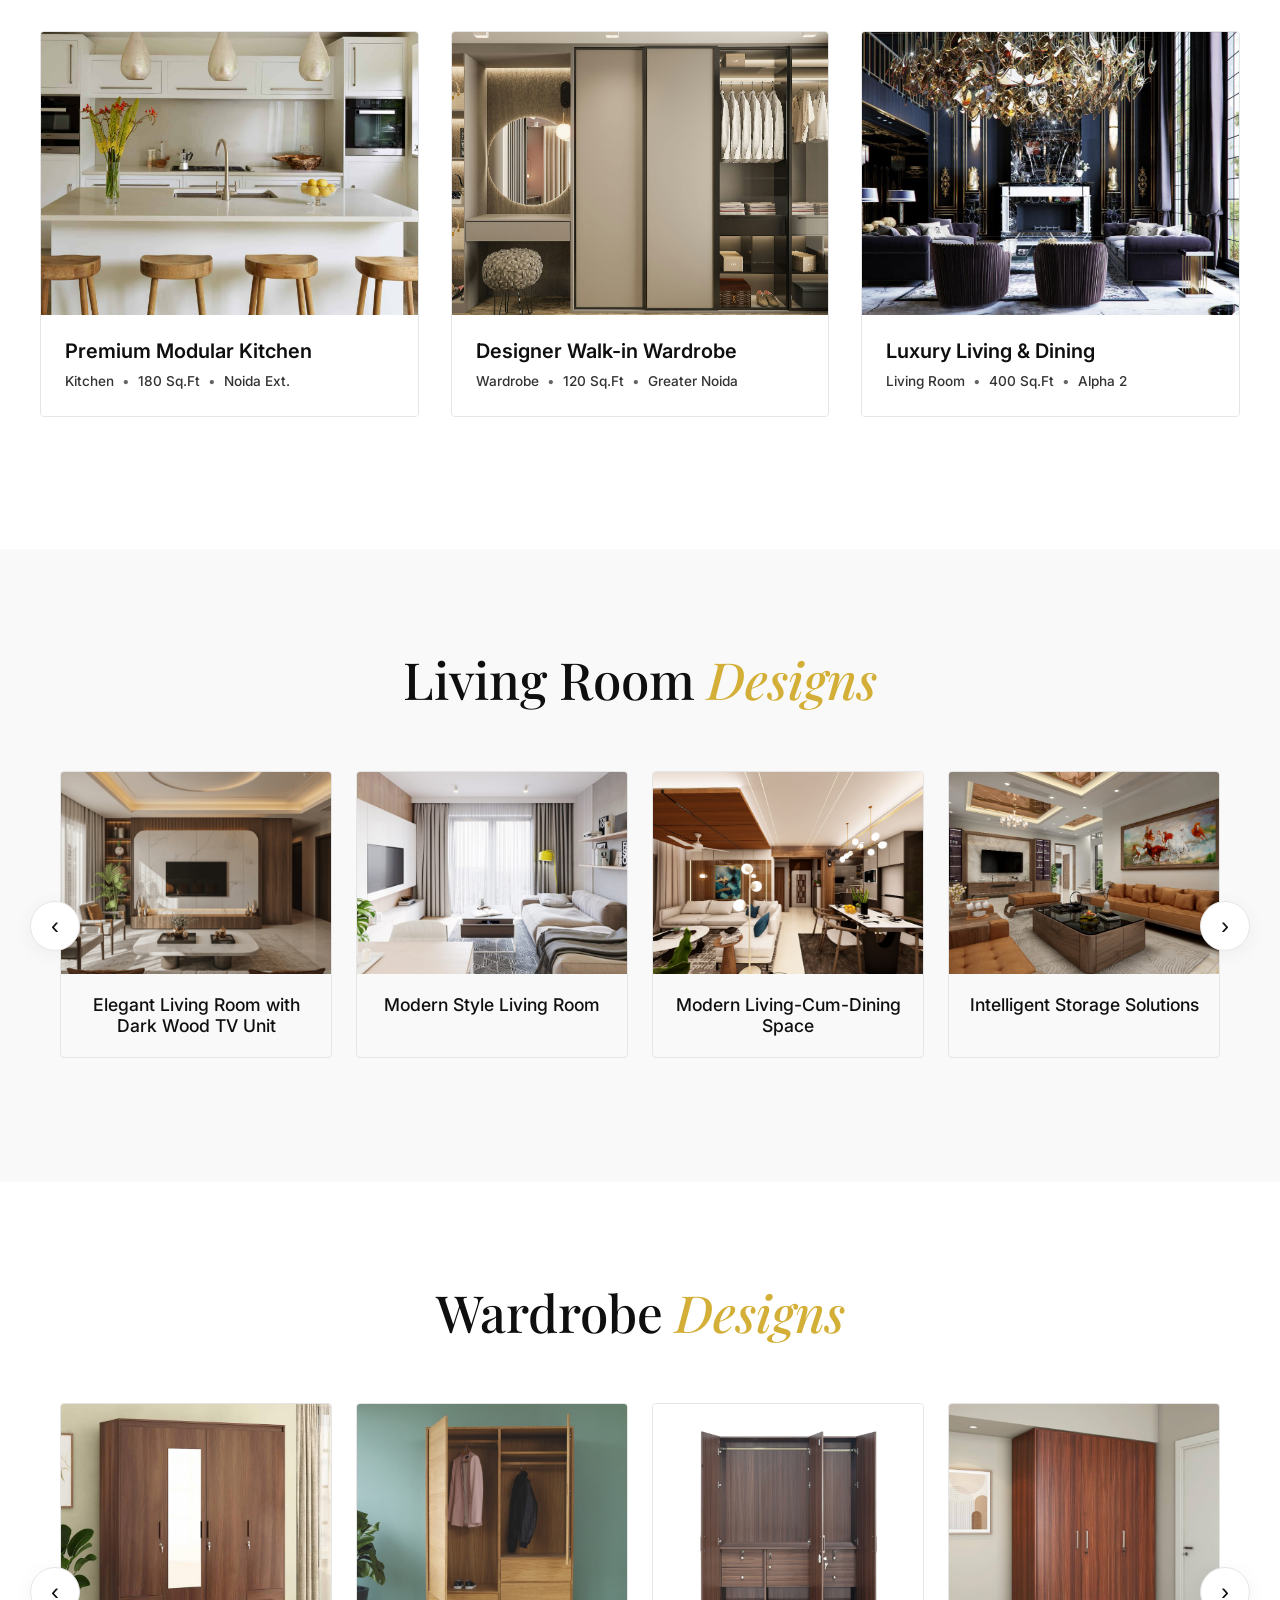
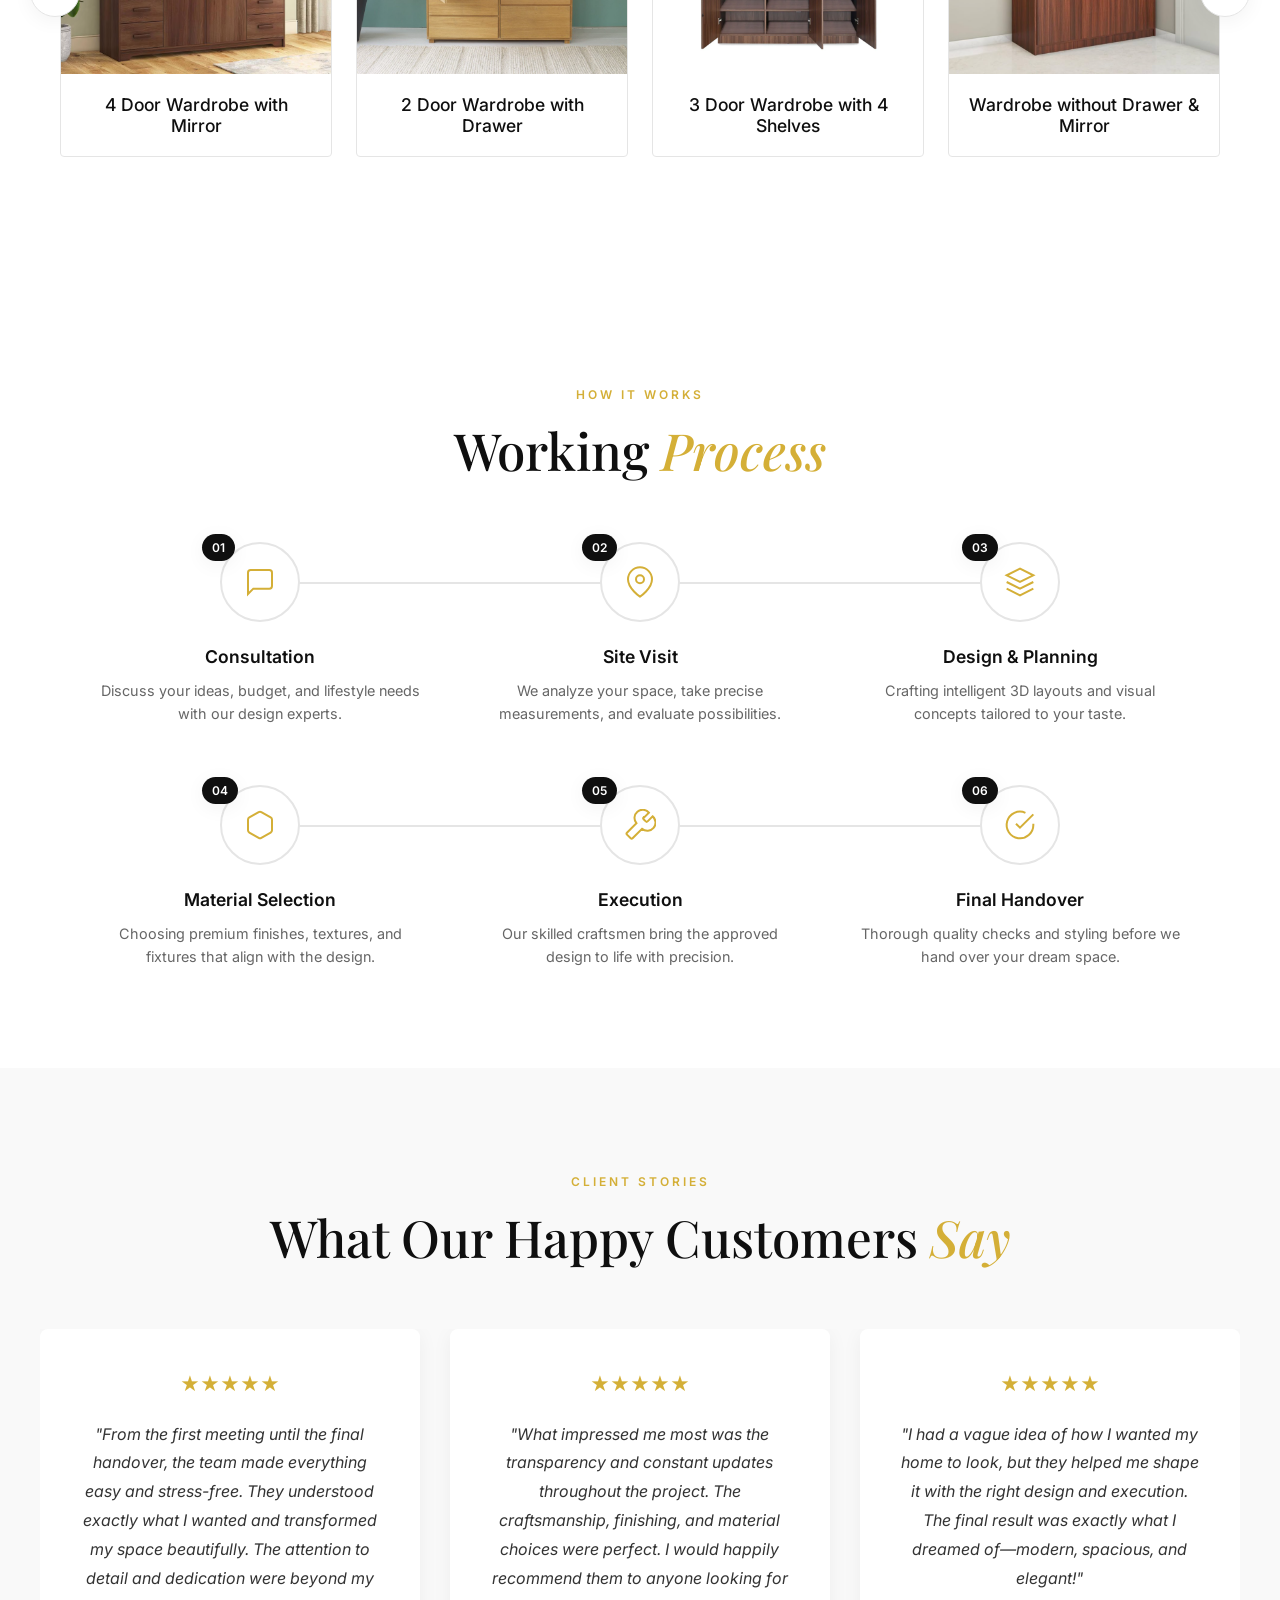
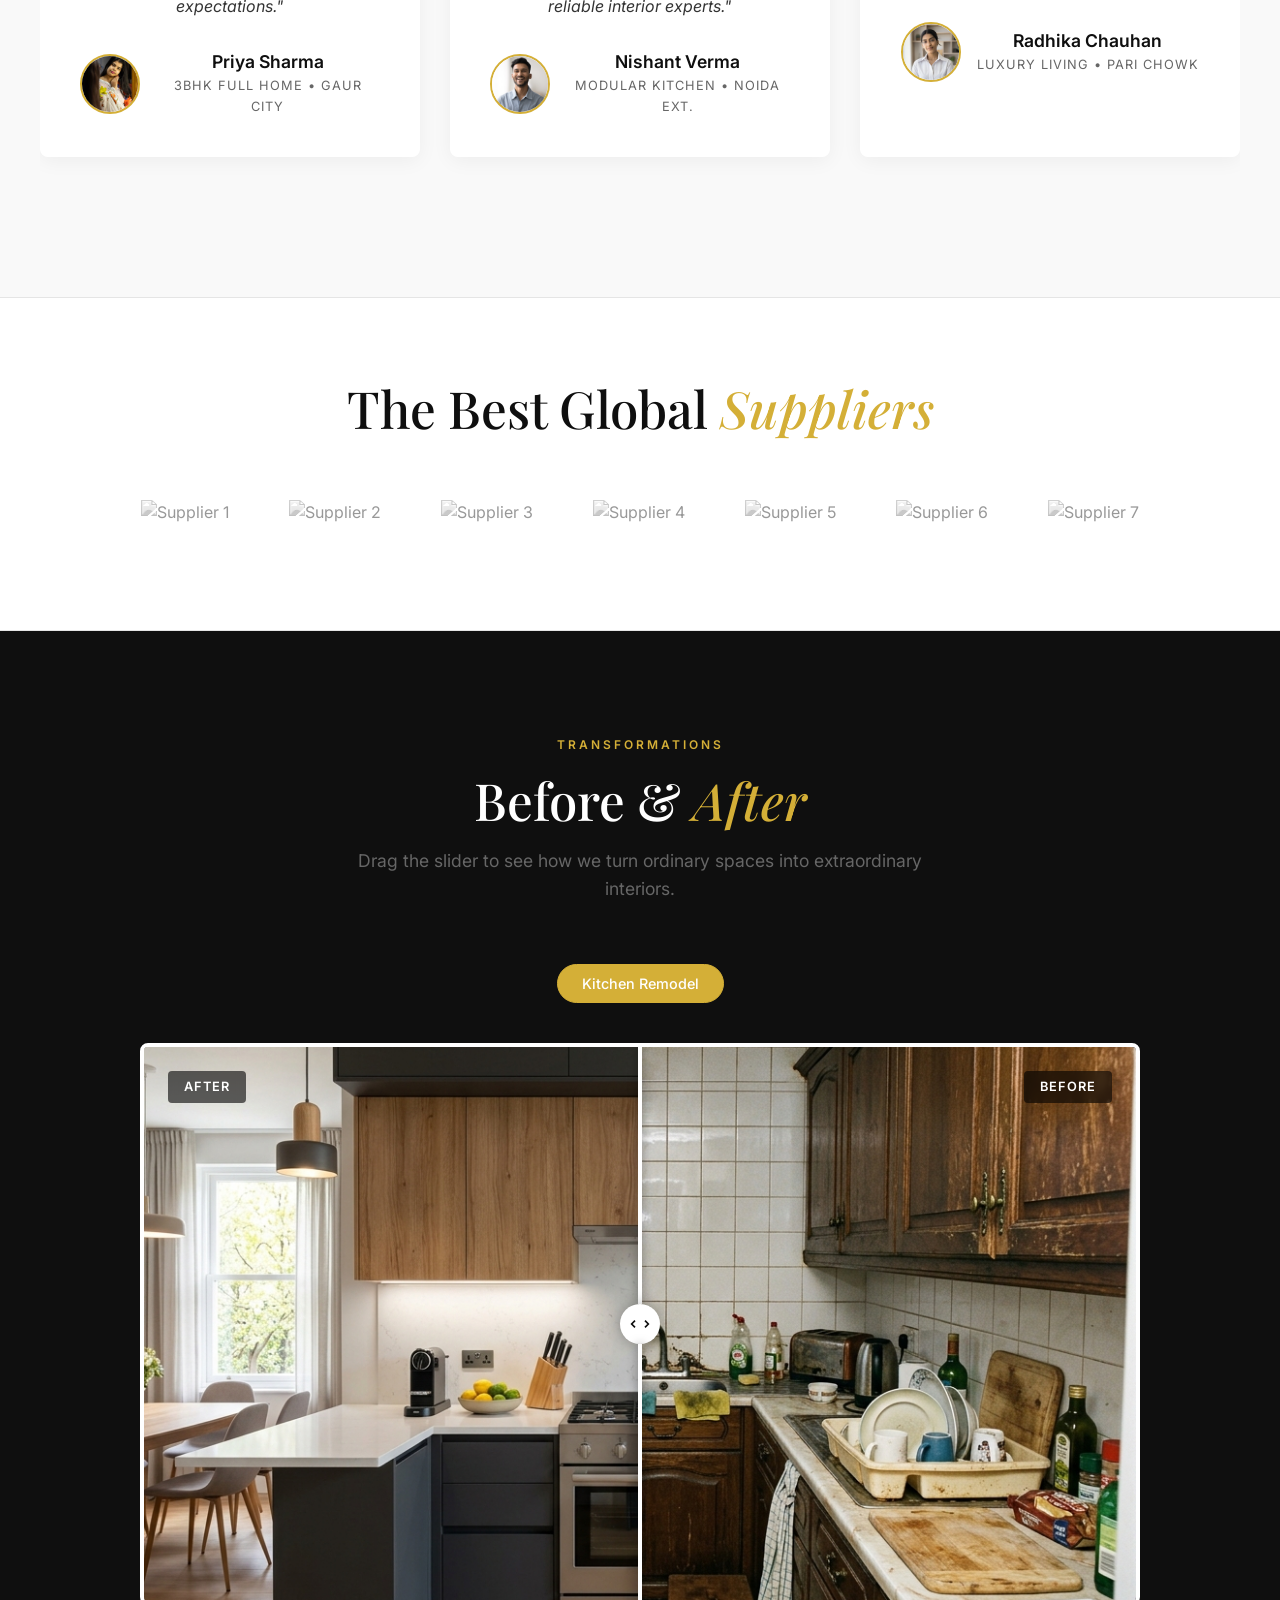
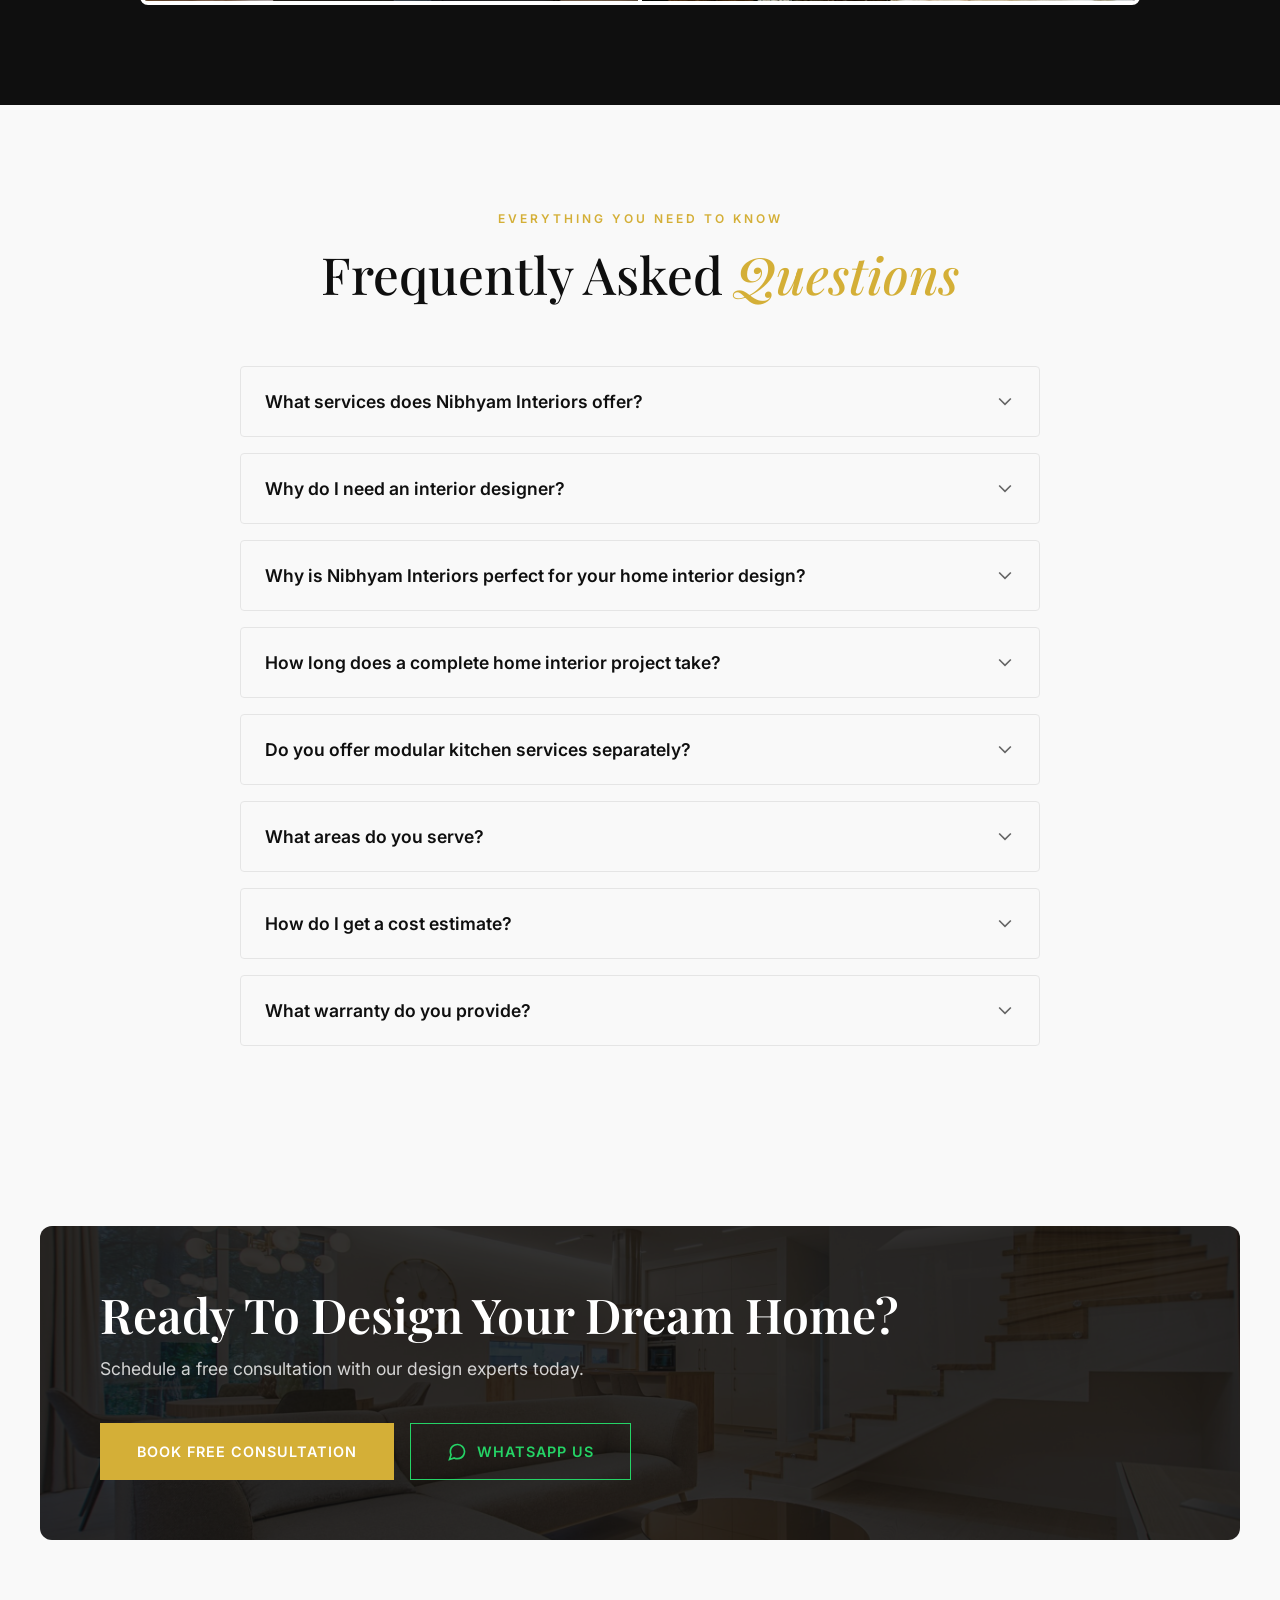
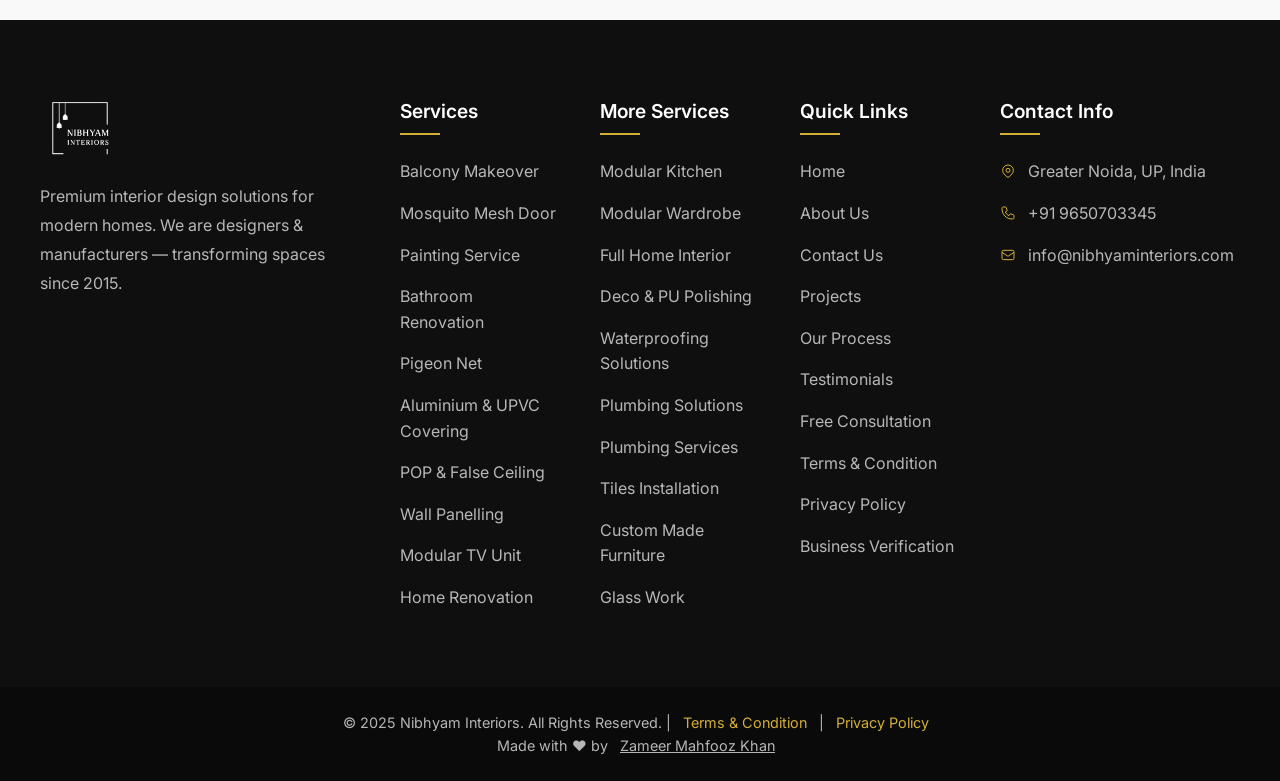
==== commit 2aa657b1: "Add floating call button, fix quotation form WhatsApp submission, and update footer attribution" ====
--- a/index.html
+++ b/index.html
@@ -650,7 +650,7 @@
                 </div>
             </div>
         </div>
-        <div class="footer-bottom"><div class="container"><p>© 2025 Nibhyam Interiors. All Rights Reserved. | <a href="terms.html">Terms & Condition</a> | <a href="privacy.html">Privacy Policy</a></p></div></div>
+        <div class="footer-bottom"><div class="container"><p>© 2025 Nibhyam Interiors. All Rights Reserved. | <a href="terms.html">Terms & Condition</a> | <a href="privacy.html">Privacy Policy</a><br>Made with ❤️ by <a href="https://zameerkhan.online" target="_blank" style="color: inherit; text-decoration: underline;">Zameer Mahfooz Khan</a></p></div></div>
     </footer>
 
     <!-- STICKY ESTIMATE BTN -->
@@ -664,6 +664,11 @@
         <svg width="28" height="28" viewBox="0 0 24 24" fill="white"><path d="M17.472 14.382c-.297-.149-1.758-.867-2.03-.967-.273-.099-.471-.148-.67.15-.197.297-.767.966-.94 1.164-.173.199-.347.223-.644.075-.297-.15-1.255-.463-2.39-1.475-.883-.788-1.48-1.761-1.653-2.059-.173-.297-.018-.458.13-.606.134-.133.298-.347.446-.52.149-.174.198-.298.298-.497.099-.198.05-.371-.025-.52-.075-.149-.669-1.612-.916-2.207-.242-.579-.487-.5-.669-.51-.173-.008-.371-.01-.57-.01-.198 0-.52.074-.792.372-.272.297-1.04 1.016-1.04 2.479 0 1.462 1.065 2.875 1.213 3.074.149.198 2.096 3.2 5.077 4.487.709.306 1.262.489 1.694.625.712.227 1.36.195 1.871.118.571-.085 1.758-.719 2.006-1.413.248-.694.248-1.289.173-1.413-.074-.124-.272-.198-.57-.347m-5.421 7.403h-.004a9.87 9.87 0 01-5.031-1.378l-.361-.214-3.741.982.998-3.648-.235-.374a9.86 9.86 0 01-1.51-5.26c.001-5.45 4.436-9.884 9.888-9.884 2.64 0 5.122 1.03 6.988 2.898a9.825 9.825 0 012.893 6.994c-.003 5.45-4.437 9.884-9.885 9.884m8.413-18.297A11.815 11.815 0 0012.05 0C5.495 0 .16 5.335.157 11.892c0 2.096.547 4.142 1.588 5.945L.057 24l6.305-1.654a11.882 11.882 0 005.683 1.448h.005c6.554 0 11.89-5.335 11.893-11.893a11.821 11.821 0 00-3.48-8.413z"/></svg>
     </a>
 
+    <!-- CALLING FLOAT -->
+    <a href="tel:+919650703345" class="calling-float" aria-label="Call Us">
+        <svg width="28" height="28" viewBox="0 0 24 24" fill="none" stroke="white" stroke-width="2" stroke-linecap="round" stroke-linejoin="round"><path d="M22 16.92v3a2 2 0 01-2.18 2 19.79 19.79 0 01-8.63-3.07 19.5 19.5 0 01-6-6 19.79 19.79 0 01-3.07-8.67A2 2 0 014.11 2h3a2 2 0 012 1.72 12.84 12.84 0 00.7 2.81 2 2 0 01-.45 2.11L8.09 9.91a16 16 0 006 6l1.27-1.27a2 2 0 012.11-.45 12.84 12.84 0 002.81.7A2 2 0 0122 16.92z"></path></svg>
+    </a>
+
 
     <!-- LIGHTBOX -->
     <div class="lightbox" id="lightbox"><button class="lightbox-close" id="lightboxClose">×</button><img src="" alt="" id="lightboxImg"></div>
--- a/styles.css
+++ b/styles.css
@@ -325,6 +325,9 @@
 /* WHATSAPP & STICKY ESTIMATE */
 .whatsapp-float { position: fixed; bottom: 30px; right: 30px; width: 60px; height: 60px; background: #25D366; border-radius: 50%; display: flex; align-items: center; justify-content: center; box-shadow: var(--shadow-lg); z-index: 9000; transition: var(--transition); }
 .whatsapp-float:hover { transform: scale(1.1); }
+
+.calling-float { position: fixed; bottom: 100px; right: 30px; width: 60px; height: 60px; background: var(--gold, #d4af37); border-radius: 50%; display: flex; align-items: center; justify-content: center; box-shadow: var(--shadow-lg); z-index: 9000; transition: var(--transition); }
+.calling-float:hover { transform: scale(1.1); }
 .sticky-estimate-btn { position: fixed; bottom: 30px; left: 30px; background: var(--gold); color: var(--white); padding: 16px 32px; border-radius: 30px; font-size: 0.95rem; font-weight: 600; text-transform: uppercase; letter-spacing: 1px; box-shadow: var(--shadow-lg); z-index: 9000; transition: var(--transition); display: flex; align-items: center; justify-content: center; text-decoration: none; border: 1px solid transparent; }
 .sticky-estimate-btn:hover { background: var(--black); color: var(--gold); transform: translateY(-3px); }
 
@@ -363,6 +366,7 @@
     
     .sticky-estimate-btn { bottom: 0; left: 0; width: 100%; border-radius: 0; padding: 18px; font-size: 1rem; }
     .whatsapp-float { bottom: 85px; right: 20px; }
+    .calling-float { bottom: 155px; right: 20px; }
     .footer-bottom { padding-bottom: 80px; }
     
     .hero-title { font-size: 2.5rem; }
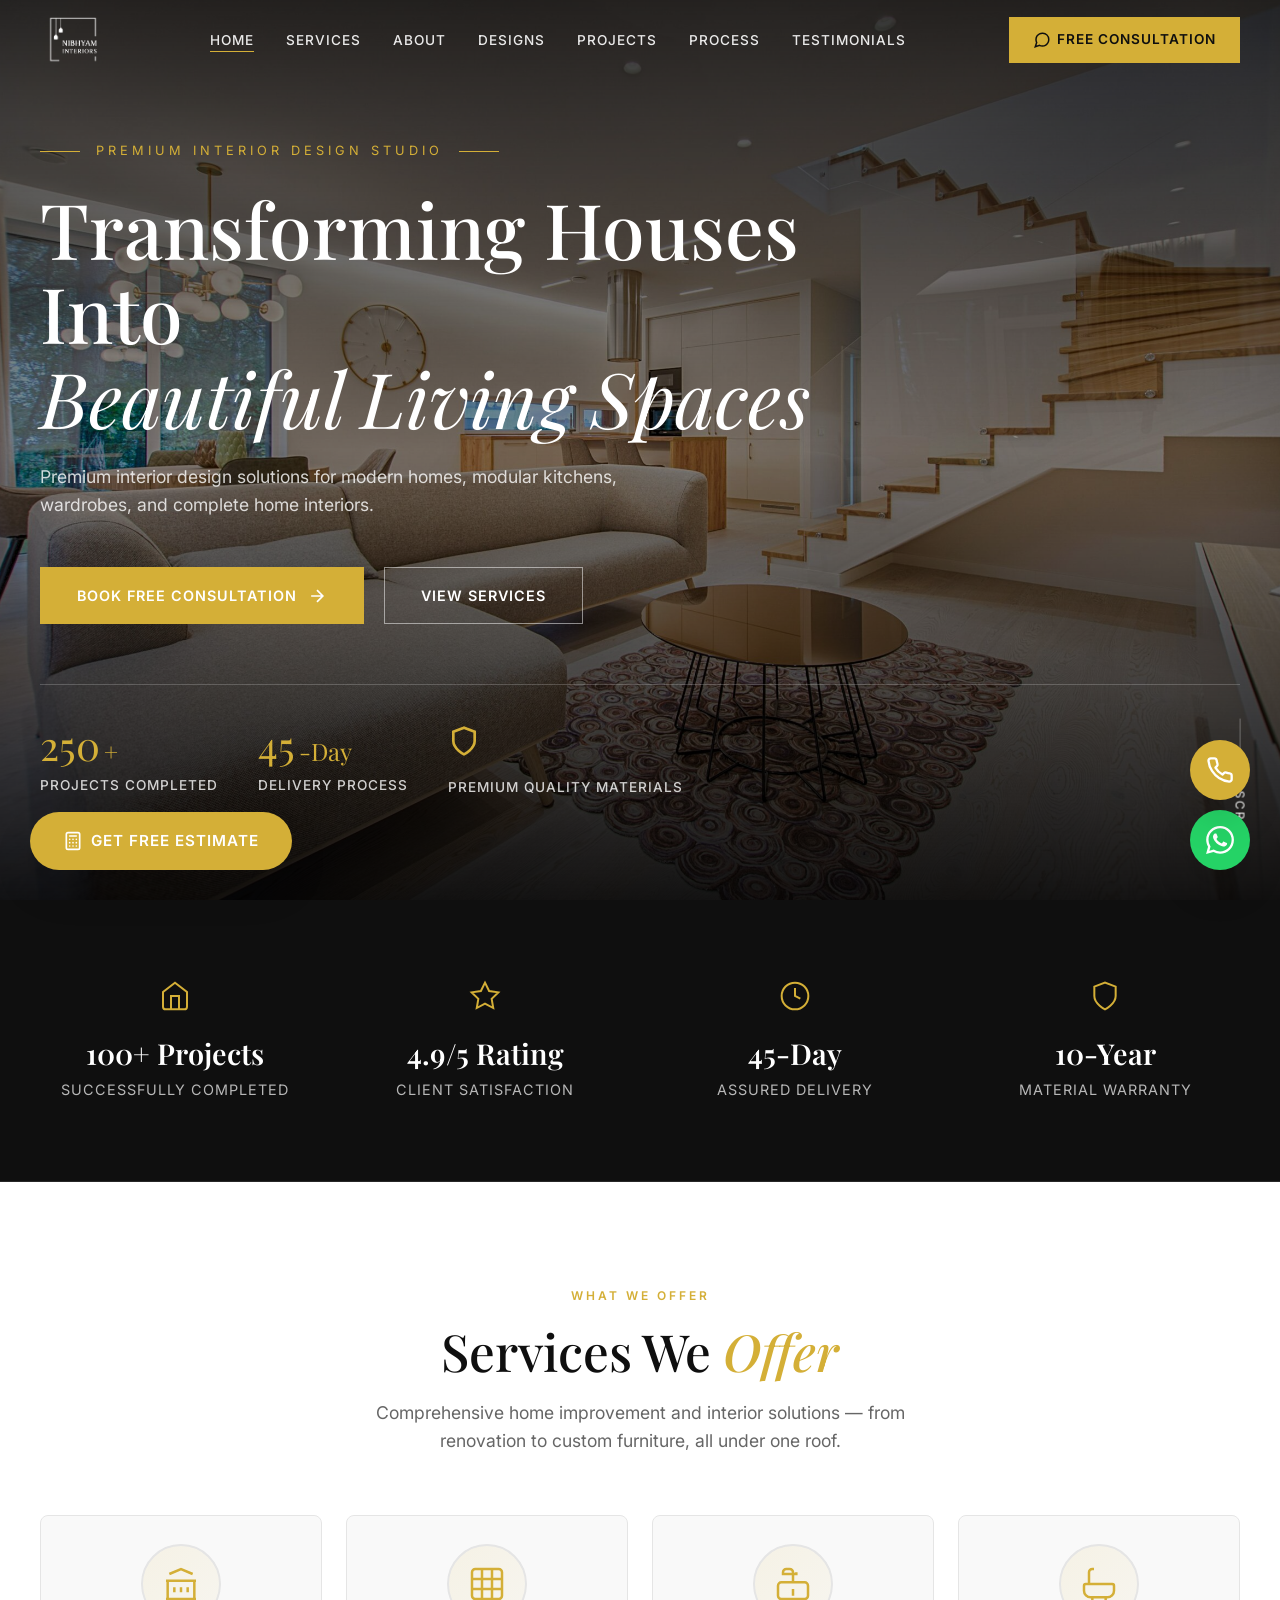
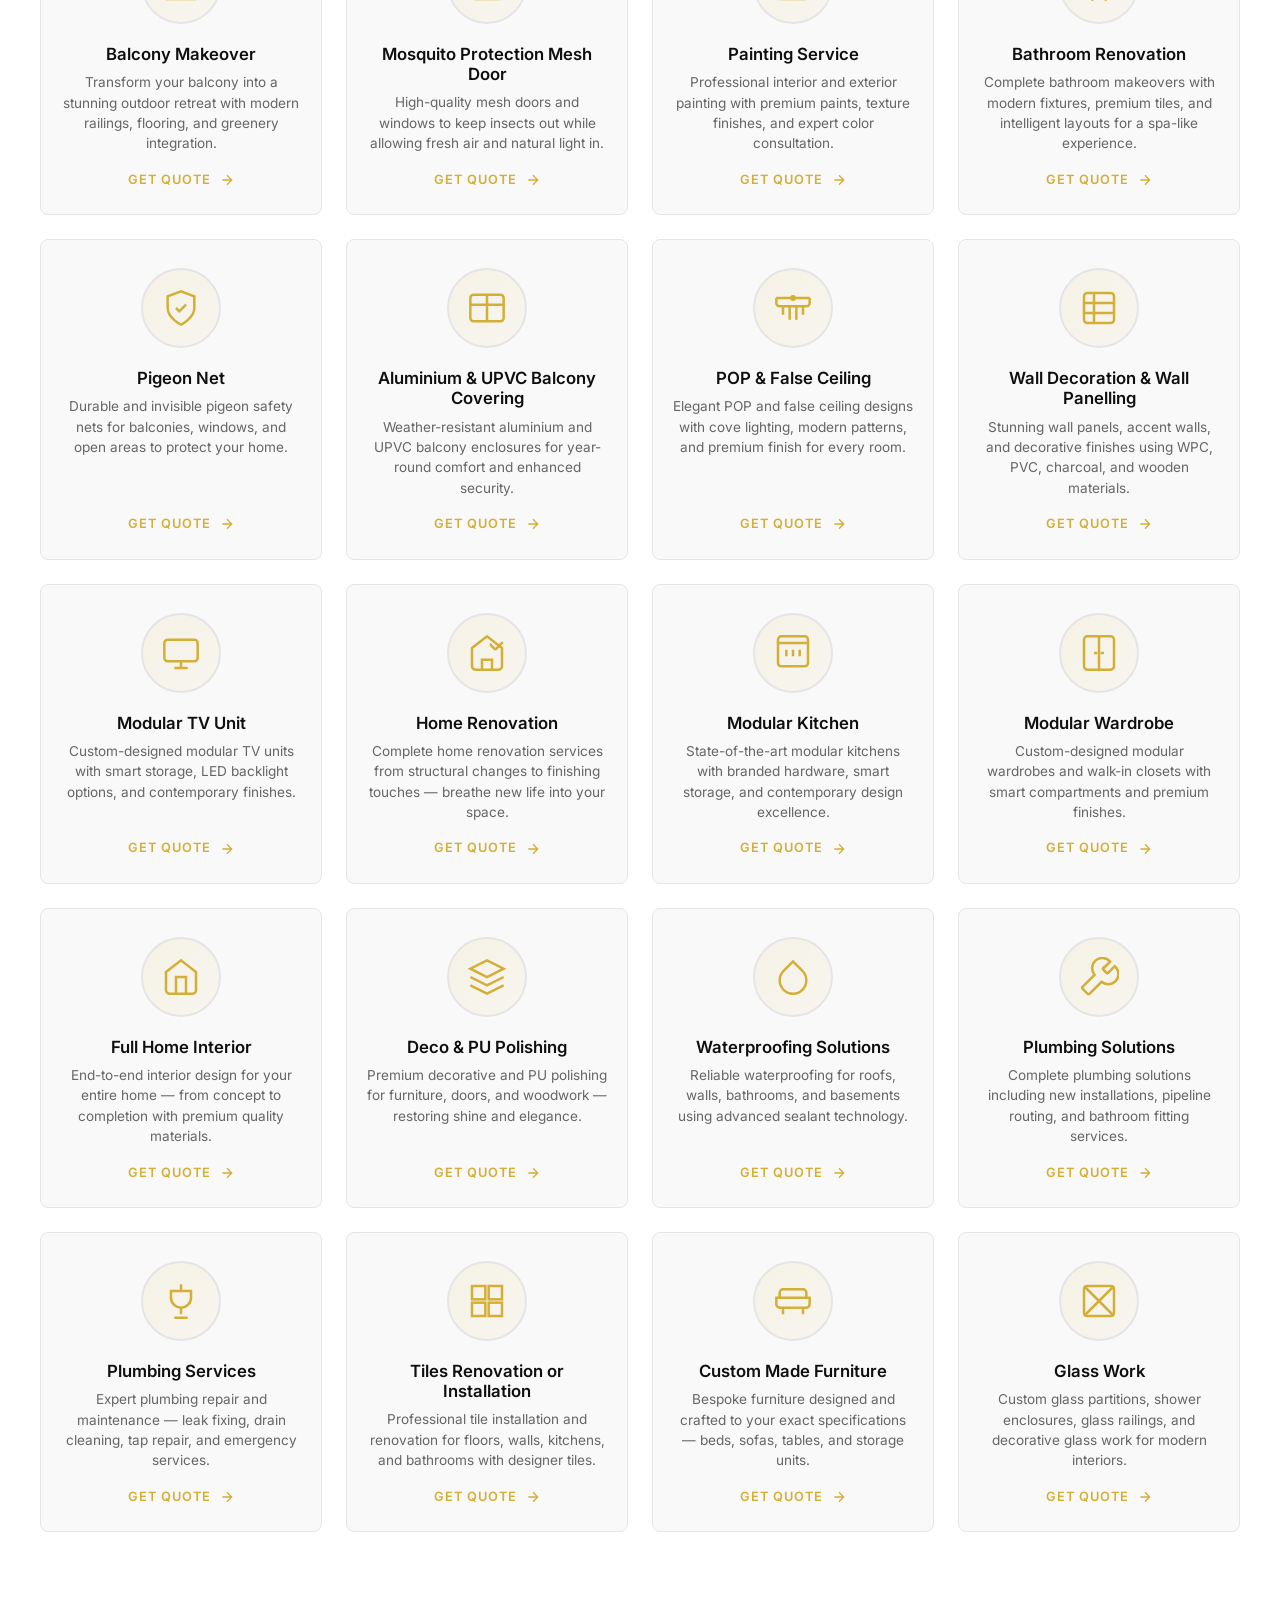
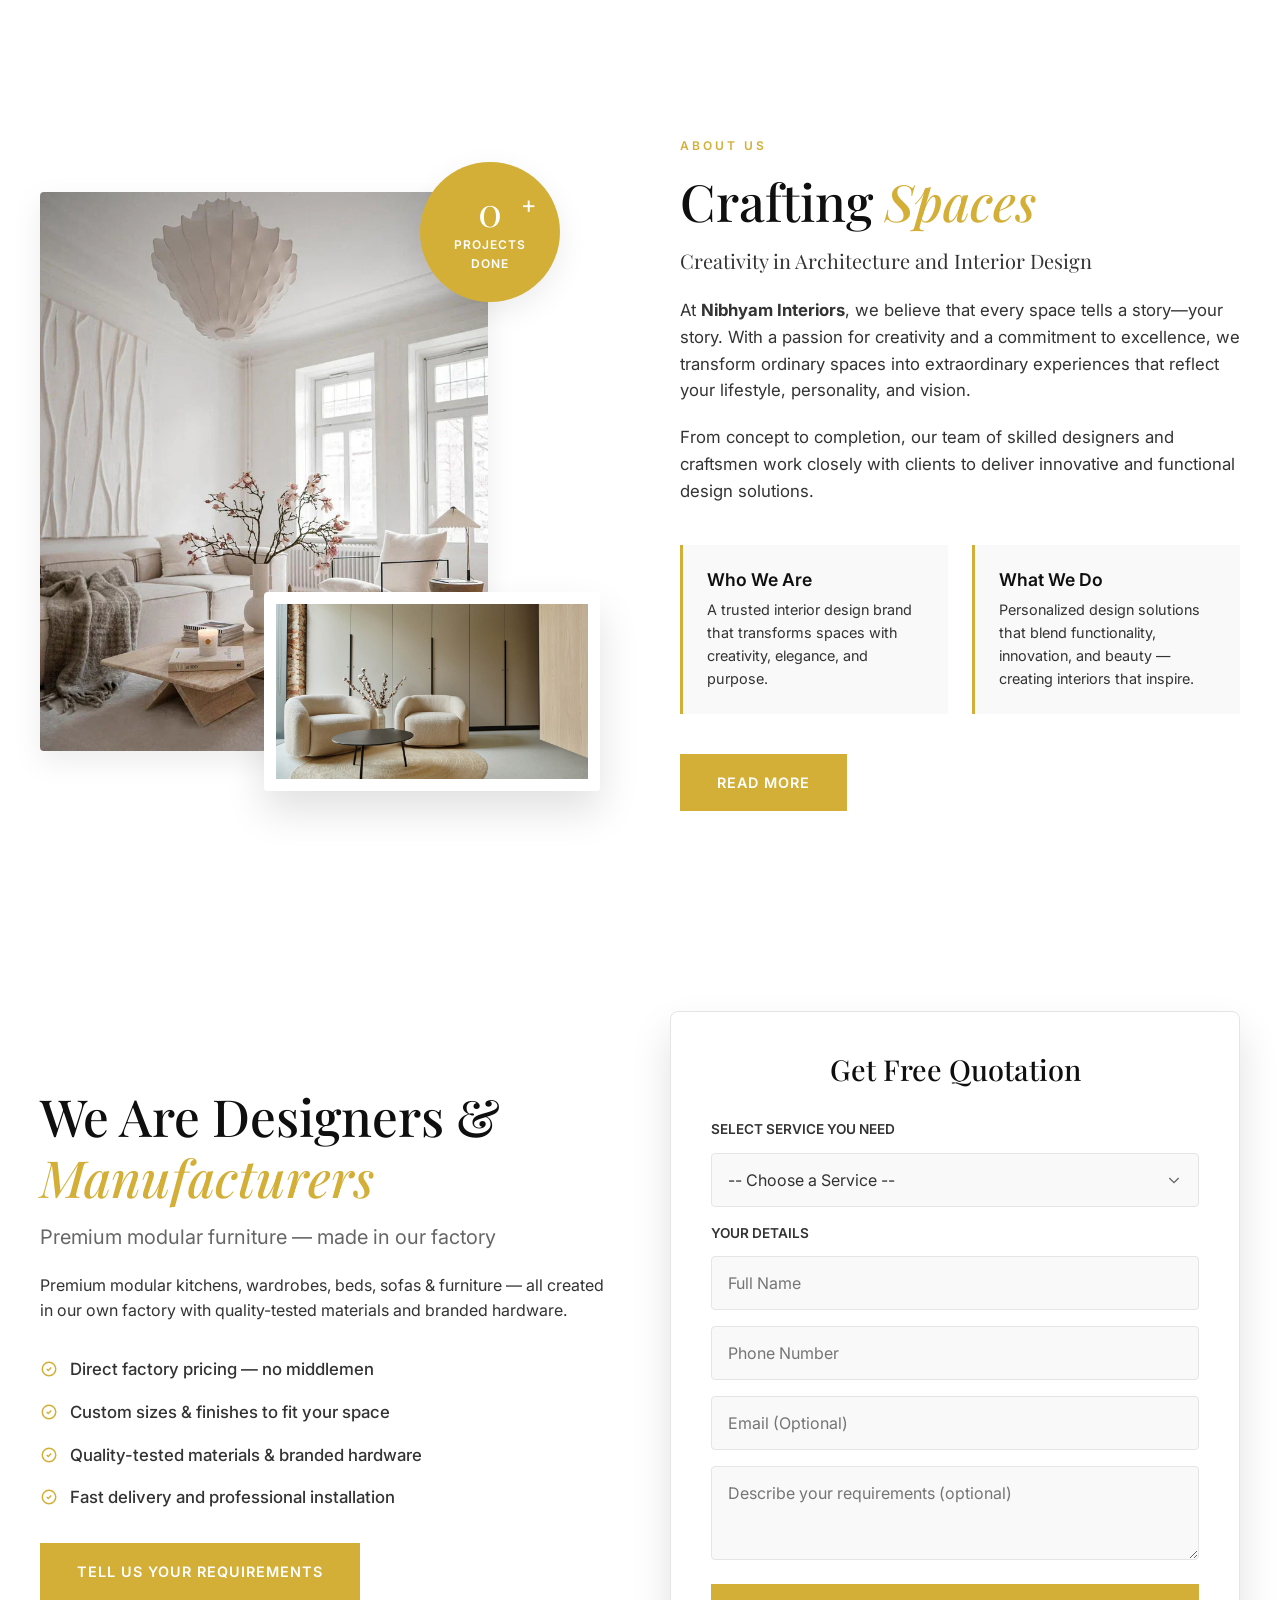
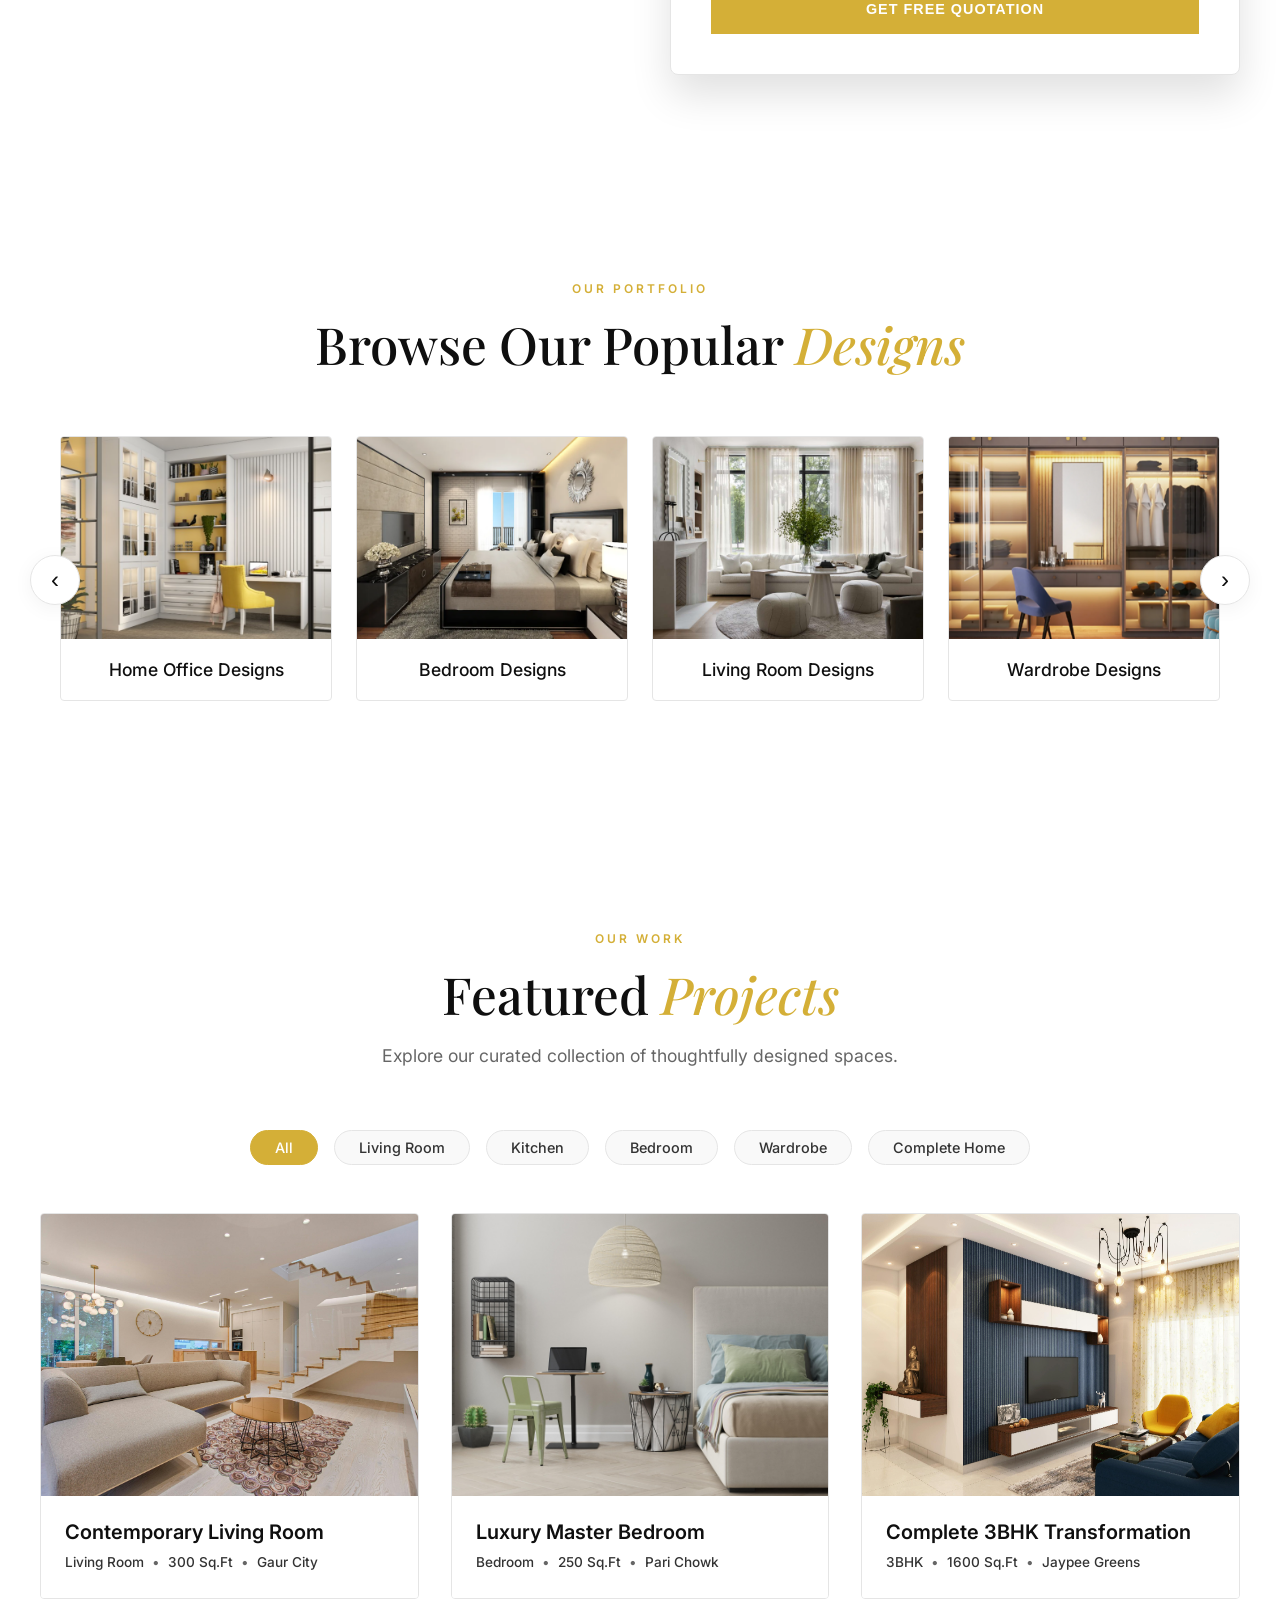
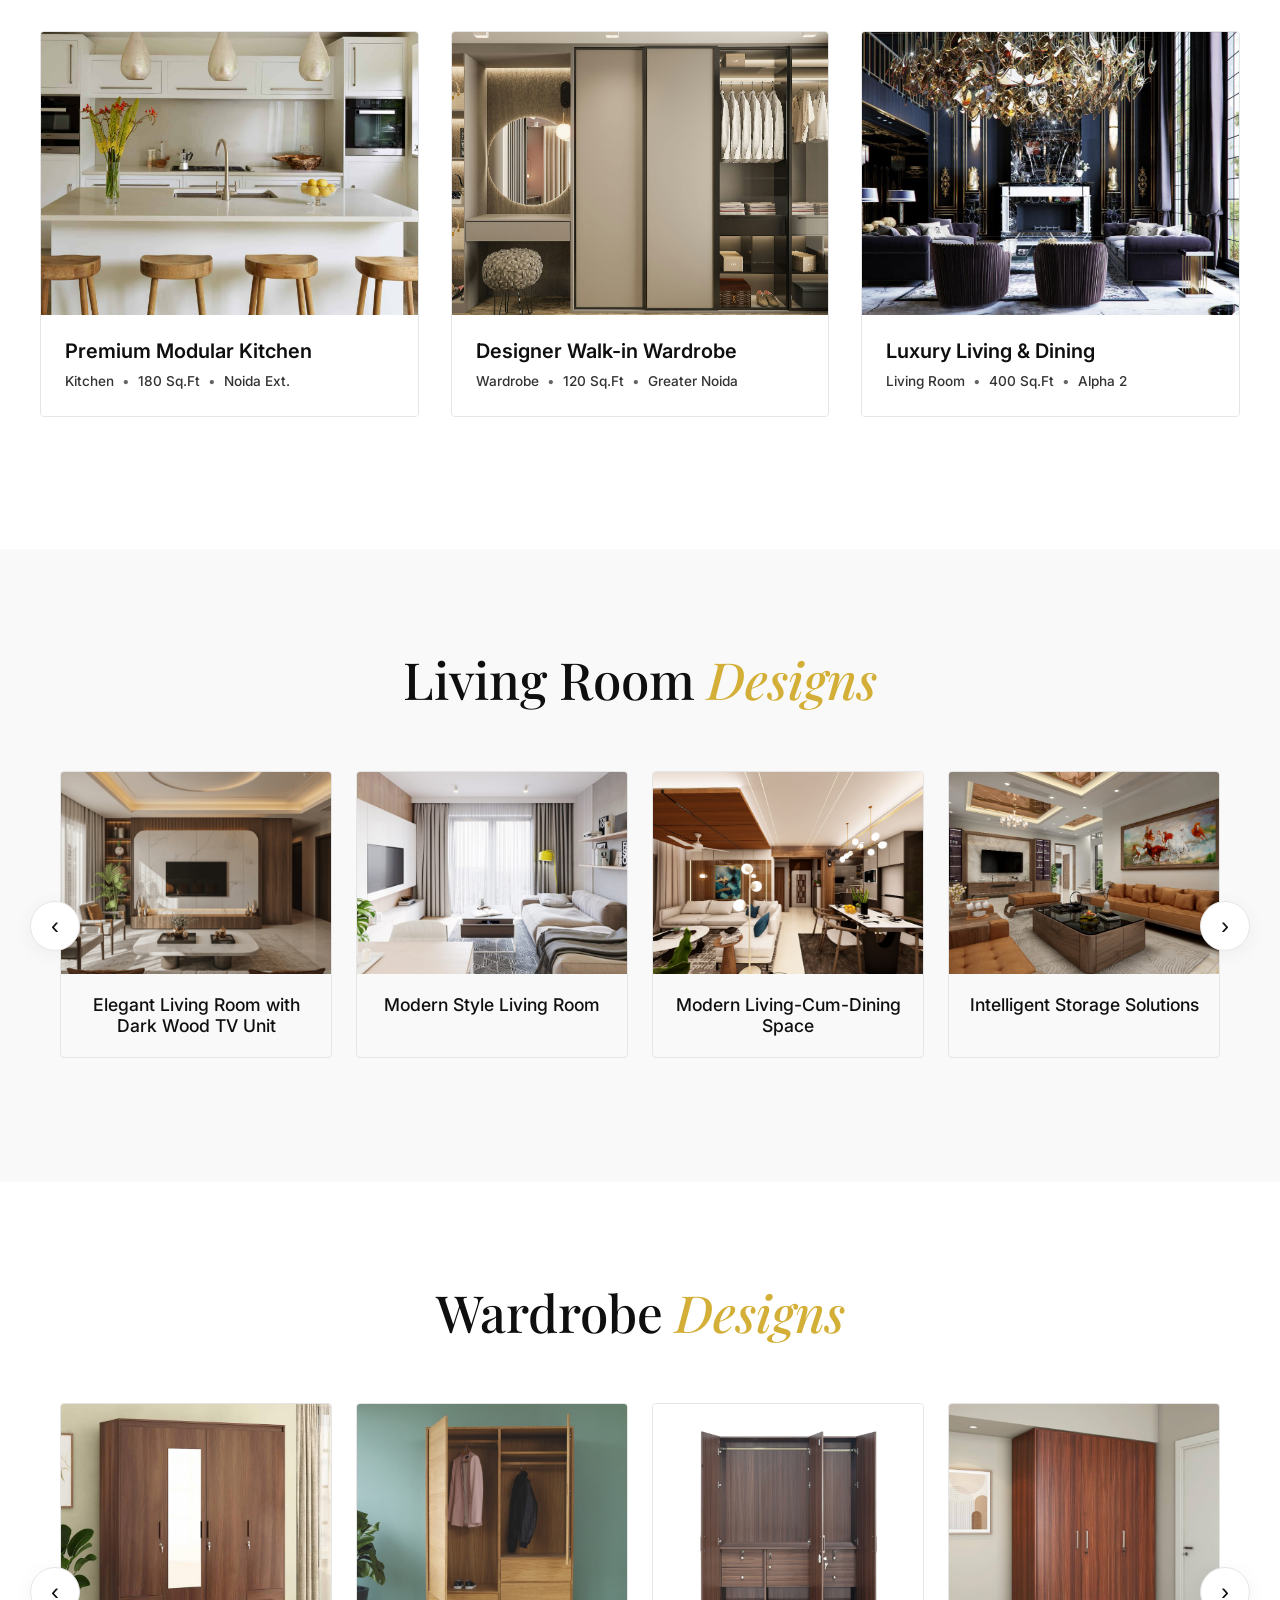
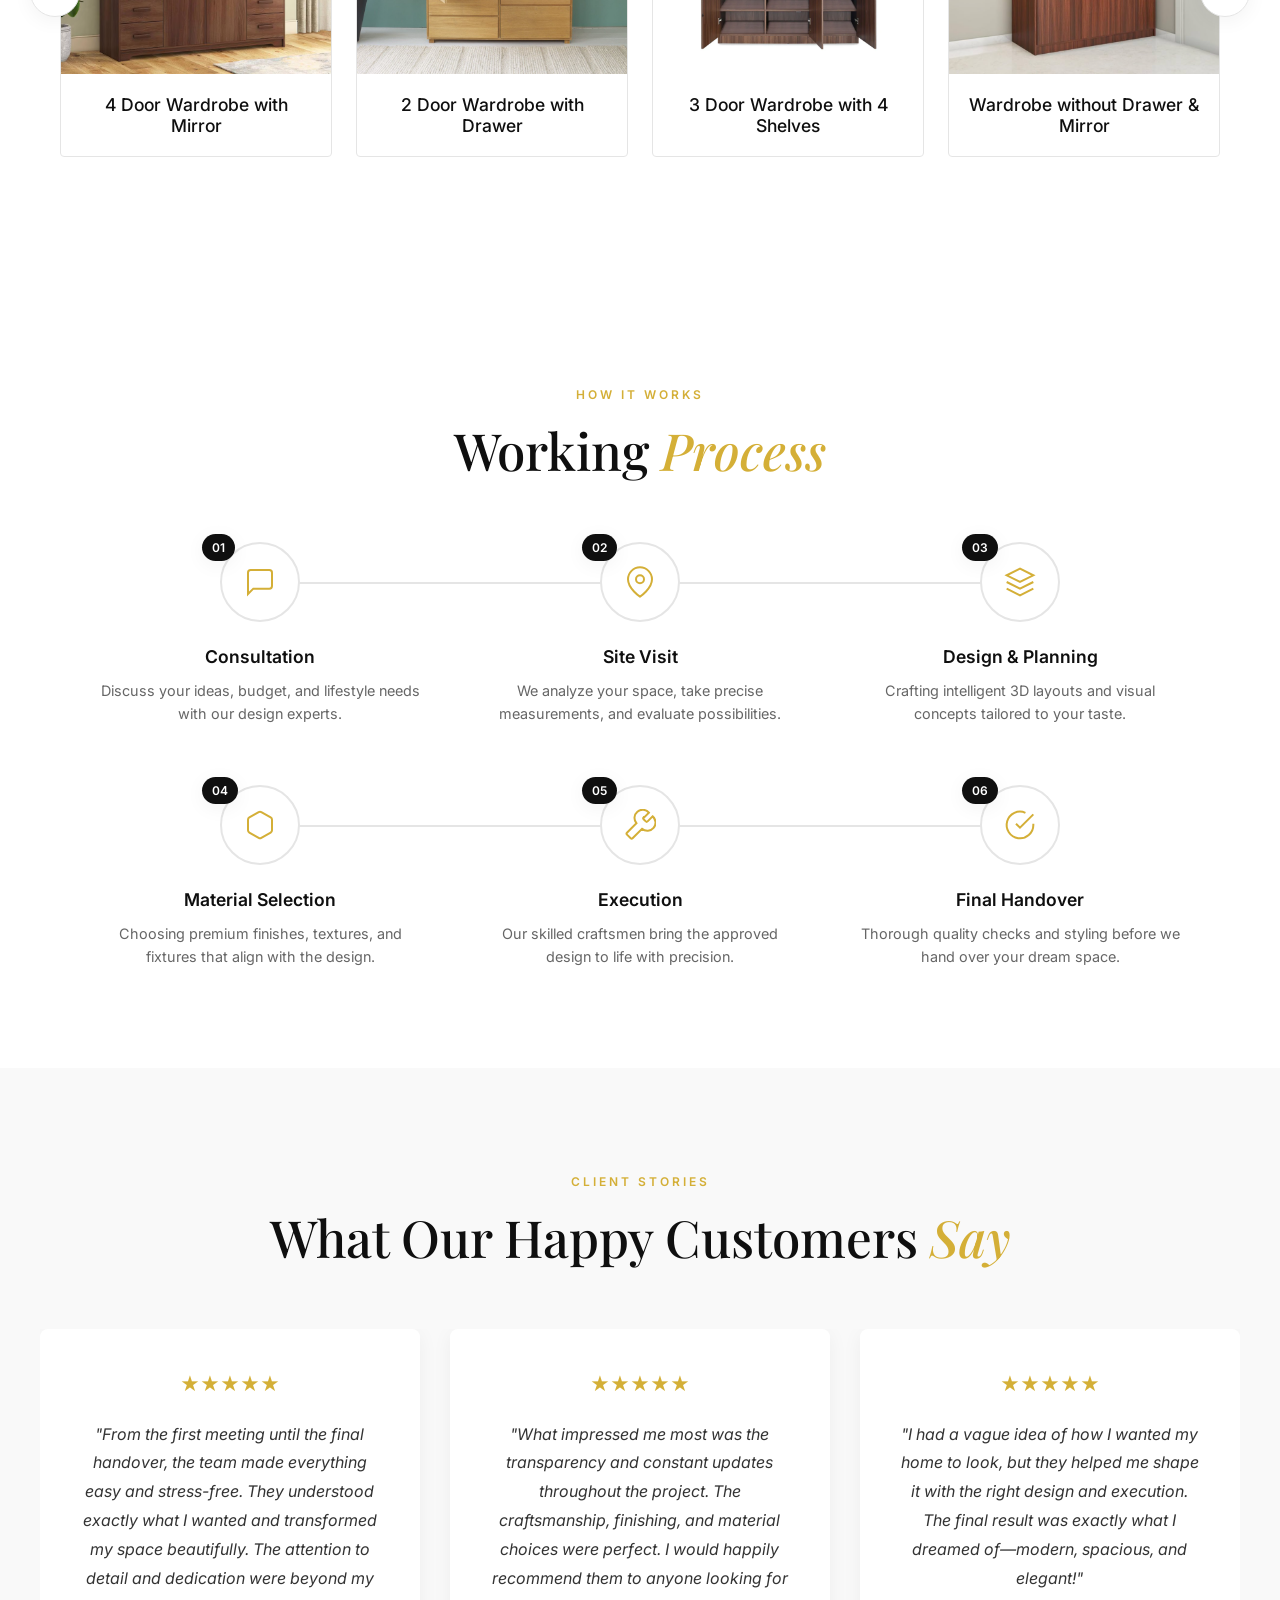
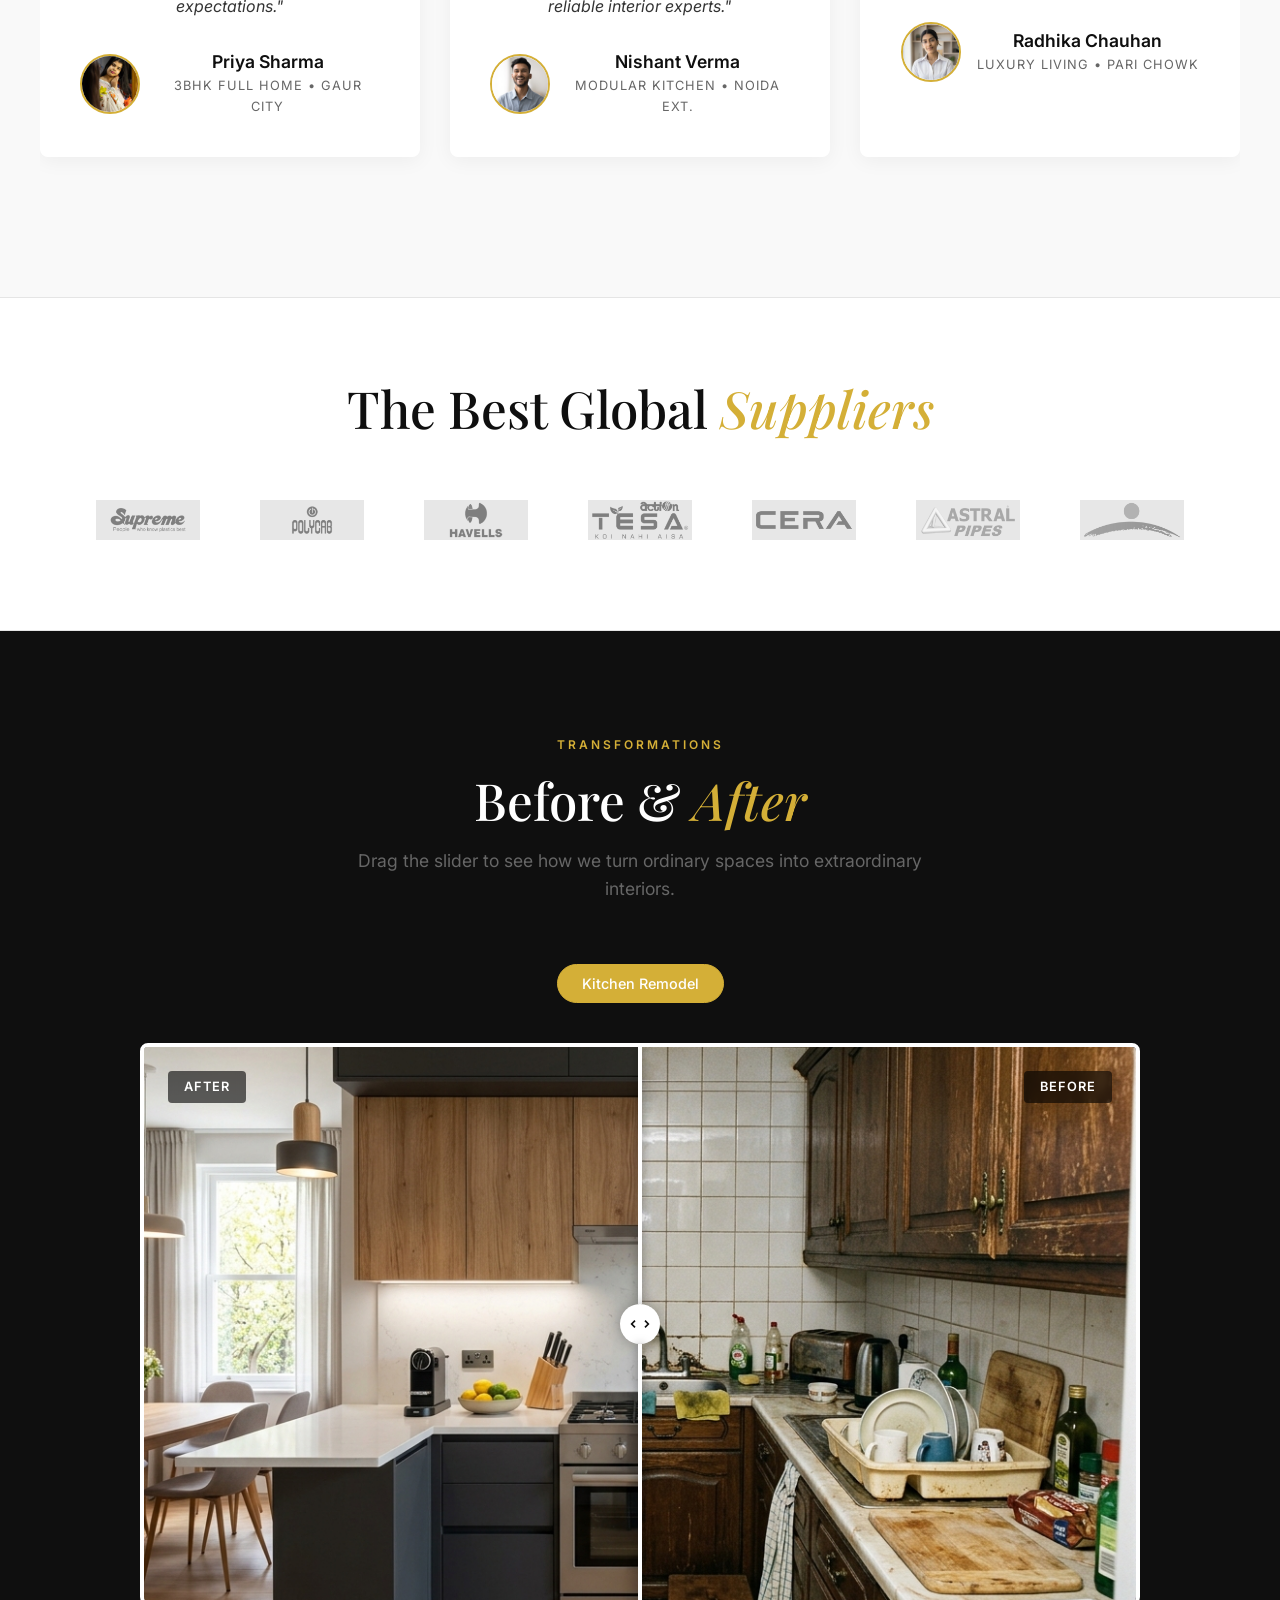
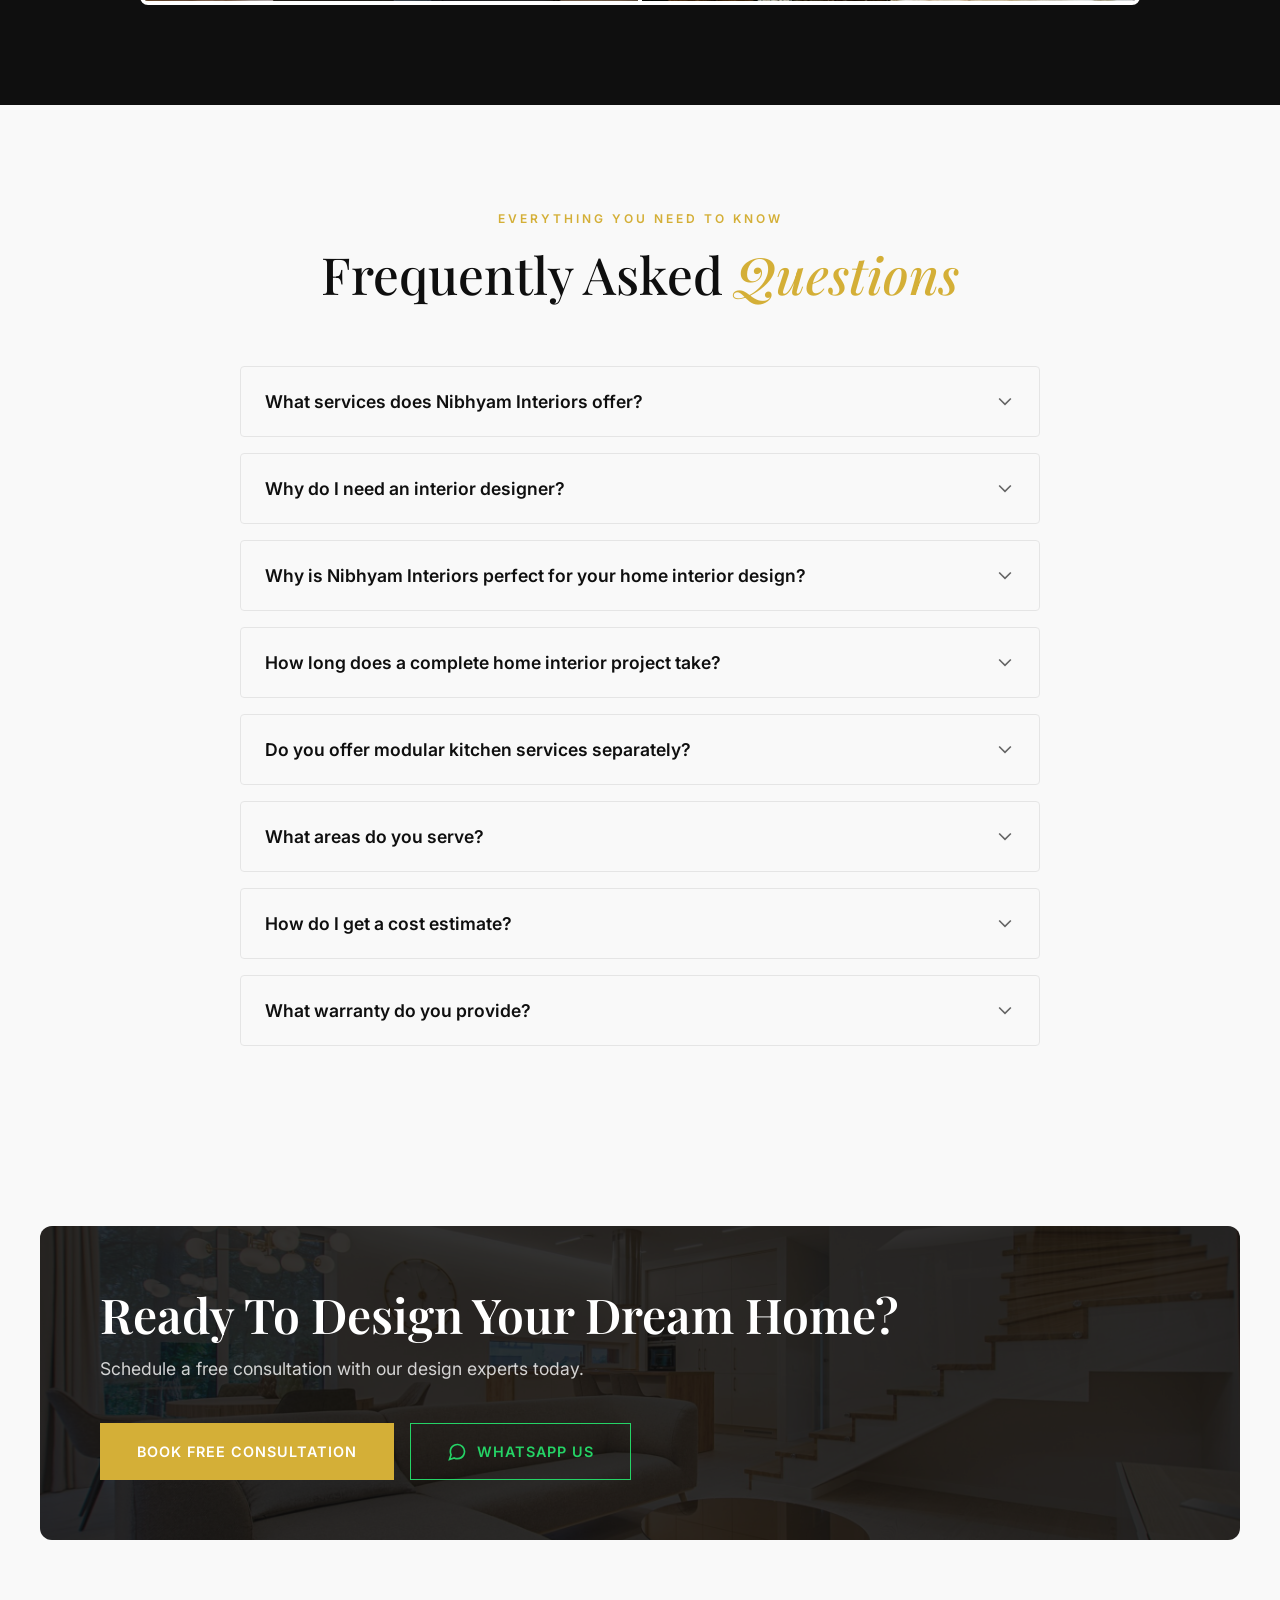
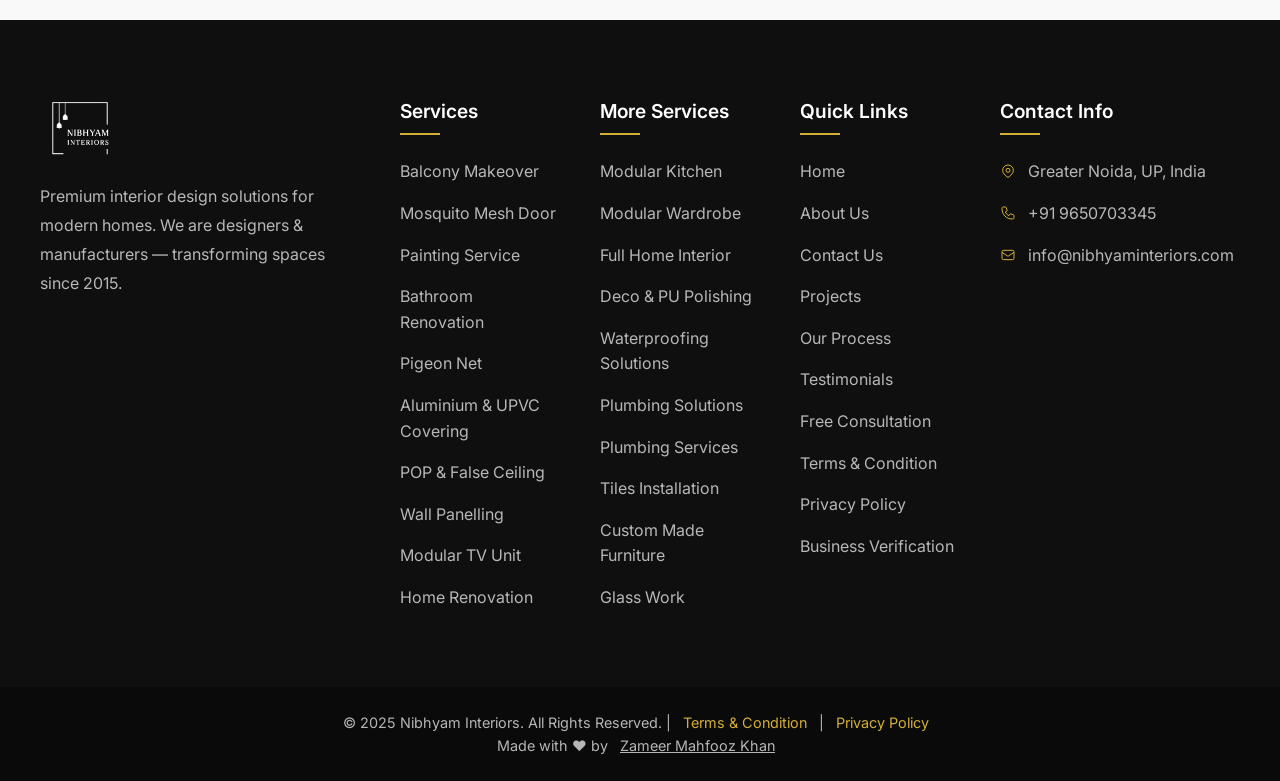
==== commit 2cc50a57: "Download supplier logos locally and remove all external nibhyaminteriors.com asset dependencies" ====
--- a/index.html
+++ b/index.html
@@ -9,7 +9,7 @@
     <meta property="og:title" content="Best Interior Designer in Greater Noida | Nibhyam Interiors">
     <meta property="og:description" content="Transforming houses into beautiful living spaces. Premium interior design solutions for modern homes.">
     <meta property="og:type" content="website">
-    <meta property="og:url" content="https://nibhyaminteriors.com/">
+    <meta property="og:url" content="https://nibhyaminteriors.in/">
     <meta property="og:image" content="images/logo.png">
     <title>Best Interior Designer in Greater Noida | Nibhyam Interiors</title>
     <link rel="icon" type="image/png" href="images/logo.png">
@@ -569,13 +569,13 @@
         <div class="container">
             <div class="section-header anim"><h2 class="section-title">The Best Global <span class="text-gold">Suppliers</span></h2></div>
             <div class="suppliers-track anim">
-                <img src="https://nibhyaminteriors.com/wp-content/uploads/2025/11/1-2.png" alt="Supplier 1" class="supplier-logo" loading="lazy">
-                <img src="https://nibhyaminteriors.com/wp-content/uploads/2025/11/2-2.png" alt="Supplier 2" class="supplier-logo" loading="lazy">
-                <img src="https://nibhyaminteriors.com/wp-content/uploads/2025/11/6-2.png" alt="Supplier 3" class="supplier-logo" loading="lazy">
-                <img src="https://nibhyaminteriors.com/wp-content/uploads/2025/11/10-2.png" alt="Supplier 4" class="supplier-logo" loading="lazy">
-                <img src="https://nibhyaminteriors.com/wp-content/uploads/2025/12/1.png" alt="Supplier 5" class="supplier-logo" loading="lazy">
-                <img src="https://nibhyaminteriors.com/wp-content/uploads/2025/12/2.png" alt="Supplier 6" class="supplier-logo" loading="lazy">
-                <img src="https://nibhyaminteriors.com/wp-content/uploads/2025/12/3.png" alt="Supplier 7" class="supplier-logo" loading="lazy">
+                <img src="images/suppliers/supplier-1.png" alt="Supplier 1" class="supplier-logo" loading="lazy">
+                <img src="images/suppliers/supplier-2.png" alt="Supplier 2" class="supplier-logo" loading="lazy">
+                <img src="images/suppliers/supplier-3.png" alt="Supplier 3" class="supplier-logo" loading="lazy">
+                <img src="images/suppliers/supplier-4.png" alt="Supplier 4" class="supplier-logo" loading="lazy">
+                <img src="images/suppliers/supplier-5.png" alt="Supplier 5" class="supplier-logo" loading="lazy">
+                <img src="images/suppliers/supplier-6.png" alt="Supplier 6" class="supplier-logo" loading="lazy">
+                <img src="images/suppliers/supplier-7.png" alt="Supplier 7" class="supplier-logo" loading="lazy">
             </div>
         </div>
     </section>
